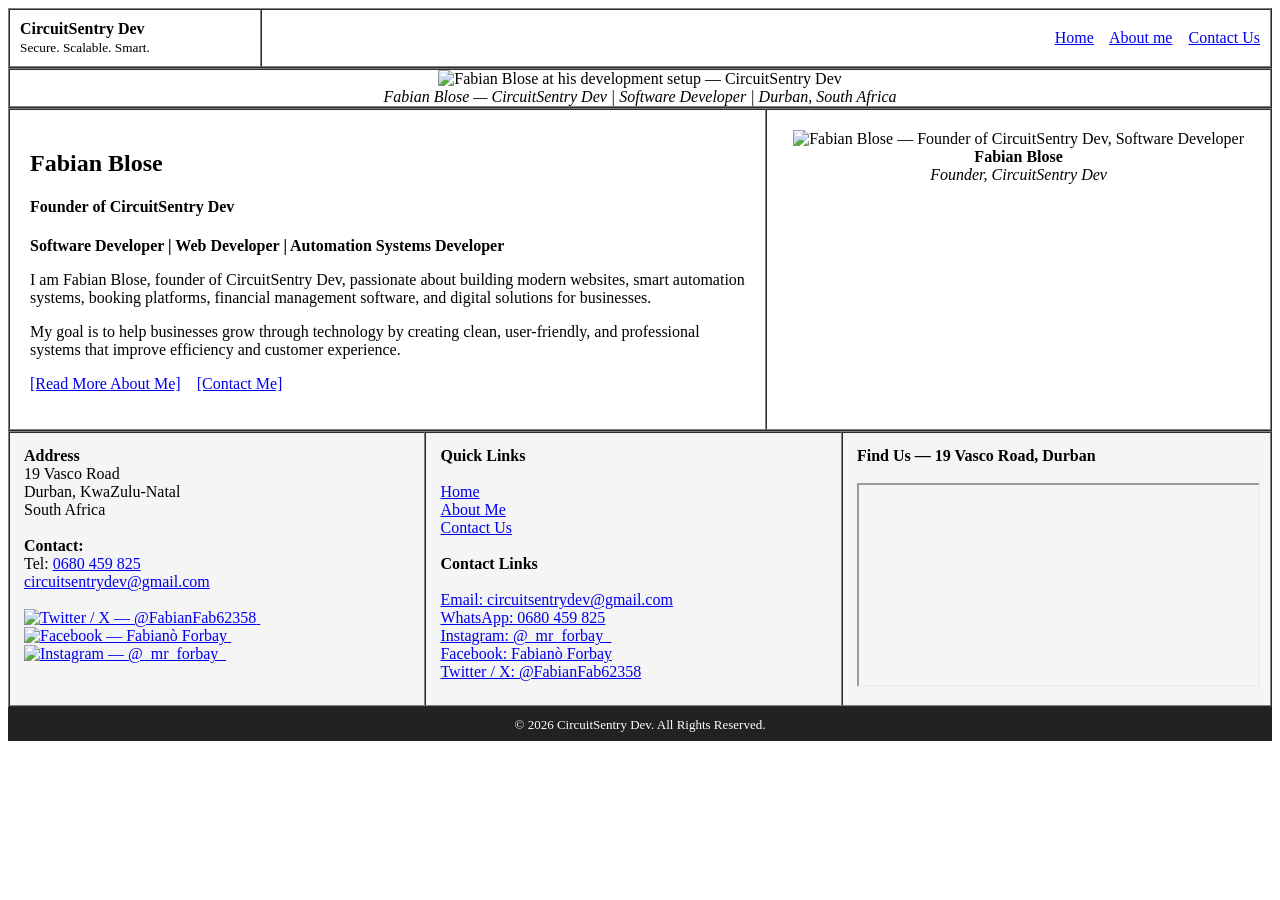
==== index.html @ a89ded16 "Add files via upload" ====
<!DOCTYPE html>
<html lang="en">

<head>
  <meta charset="UTF-8" />
  <title>Fabian Blose | CircuitSentry Dev</title>
</head>

<body bgcolor="#ffffff">

<!-- ============================================================
     NAVIGATION BAR
     Logo on left | Home, About me, Contact Us on right
     ============================================================ -->
<table width="100%" border="1" cellpadding="10" cellspacing="0">
  <tr>
    <td width="20%">
      <b>CircuitSentry Dev</b><br />
      <small>Secure. Scalable. Smart.</small>
    </td>
    <td align="right">
      <a href="index.html">Home</a> &nbsp;&nbsp;
      <a href="about.html">About me</a> &nbsp;&nbsp;
      <a href="contact.html">Contact Us</a>
    </td>
  </tr>
</table>

<!-- ============================================================
     HERO BANNER — Full-width image / video area
     ============================================================ -->
<table width="100%" border="1" cellpadding="0" cellspacing="0">
  <tr>
    <td align="center">
      <img src="fabian-desk.jpg"
           width="100%"
           alt="Fabian Blose at his development setup — CircuitSentry Dev"
           title="Fabian Blose — CircuitSentry Dev Developer Workspace" />
      <br />
      <i>Fabian Blose — CircuitSentry Dev | Software Developer | Durban, South Africa</i>
    </td>
  </tr>
</table>

<!-- ============================================================
     BIO SECTION
     Left: Your name + bio text | Right: Your circular image
     ============================================================ -->
<table width="100%" border="1" cellpadding="20" cellspacing="0">
  <tr valign="top">

    <!-- Left: Name + Bio -->
    <td width="60%">
      <h2>Fabian Blose</h2>
      <h4>Founder of CircuitSentry Dev</h4>
      <p>
        <b>Software Developer | Web Developer | Automation Systems Developer</b>
      </p>
      <p>
        I am Fabian Blose, founder of CircuitSentry Dev, passionate about building
        modern websites, smart automation systems, booking platforms, financial
        management software, and digital solutions for businesses.
      </p>
      <p>
        My goal is to help businesses grow through technology by creating clean,
        user-friendly, and professional systems that improve efficiency and customer experience.
      </p>
      <p>
        <a href="about.html">[Read More About Me]</a> &nbsp;&nbsp;
        <a href="contact.html">[Contact Me]</a>
      </p>
    </td>

    <!-- Right: Profile Image -->
    <td width="40%" align="center">
      <img src="fabian-profile.jpg"
           width="220"
           height="220"
           alt="Fabian Blose — Founder of CircuitSentry Dev, Software Developer"
           title="Fabian Blose | CircuitSentry Dev" />
      <br />
      <b>Fabian Blose</b><br />
      <i>Founder, CircuitSentry Dev</i>
    </td>

  </tr>
</table>

<!-- ============================================================
     FOOTER
     Left: Address + Social icons | Middle: Quick Links | Right: Map
     ============================================================ -->
<table width="100%" border="1" cellpadding="14" cellspacing="0" bgcolor="#f5f5f5">
  <tr valign="top">

    <!-- Address + Social Icons -->
    <td width="33%">
      <b>Address</b><br />
      19 Vasco Road<br />
      Durban, KwaZulu-Natal<br />
      South Africa<br />
      <br />
      <b>Contact:</b><br />
      Tel: <a href="tel:0680459825">0680 459 825</a><br />
      <a href="mailto:circuitsentrydev@gmail.com">circuitsentrydev@gmail.com</a><br />
      <br />
      <!-- Social icon circles: T F I -->
      <a href="https://x.com/FabianFab62358" target="_blank">
        <img src="https://img.icons8.com/ios-filled/32/000000/twitterx.png"
             width="32" height="32"
             alt="Twitter / X — @FabianFab62358"
             title="Twitter / X: @FabianFab62358" />
      </a> &nbsp;
      <a href="https://www.facebook.com/share/14hHUXZ28LL/?mibextid=wwXIfr" target="_blank">
        <img src="https://img.icons8.com/ios-filled/32/000000/facebook-new.png"
             width="32" height="32"
             alt="Facebook — Fabianò Forbay"
             title="Facebook: Fabianò Forbay" />
      </a> &nbsp;
      <a href="https://www.instagram.com/_mr_forbay_?igsh=N2EzY3Zrb2U3MXZi&utm_source=qr" target="_blank">
        <img src="https://img.icons8.com/ios-filled/32/000000/instagram-new.png"
             width="32" height="32"
             alt="Instagram — @_mr_forbay_"
             title="Instagram: @_mr_forbay_" />
      </a>
    </td>

    <!-- Quick Links -->
    <td width="33%">
      <b>Quick Links</b><br /><br />
      <a href="index.html">Home</a><br />
      <a href="about.html">About Me</a><br />
      <a href="contact.html">Contact Us</a><br />
      <br />
      <b>Contact Links</b><br /><br />
      <a href="mailto:circuitsentrydev@gmail.com">Email: circuitsentrydev@gmail.com</a><br />
      <a href="https://wa.me/27680459825" target="_blank">WhatsApp: 0680 459 825</a><br />
      <a href="https://www.instagram.com/_mr_forbay_?igsh=N2EzY3Zrb2U3MXZi&utm_source=qr" target="_blank">Instagram: @_mr_forbay_</a><br />
      <a href="https://www.facebook.com/share/14hHUXZ28LL/?mibextid=wwXIfr" target="_blank">Facebook: Fabian&ograve; Forbay</a><br />
      <a href="https://x.com/FabianFab62358" target="_blank">Twitter / X: @FabianFab62358</a>
    </td>

    <!-- Embed Map -->
    <td width="34%">
      <b>Find Us — 19 Vasco Road, Durban</b><br /><br />
      <iframe
        src="https://maps.google.com/maps?q=19+Vasco+Road+Durban+South+Africa&output=embed"
        width="100%"
        height="200"
        frameborder="1"
        allowfullscreen=""
        loading="lazy"
        title="19 Vasco Road, Durban, South Africa — CircuitSentry Dev">
      </iframe>
    </td>

  </tr>
</table>

<!-- Copyright -->
<table width="100%" border="0" cellpadding="8" cellspacing="0" bgcolor="#222222">
  <tr>
    <td align="center">
      <font color="#ffffff" size="2">
        &copy; 2026 CircuitSentry Dev. All Rights Reserved.
      </font>
    </td>
  </tr>
</table>

</body>
</html>
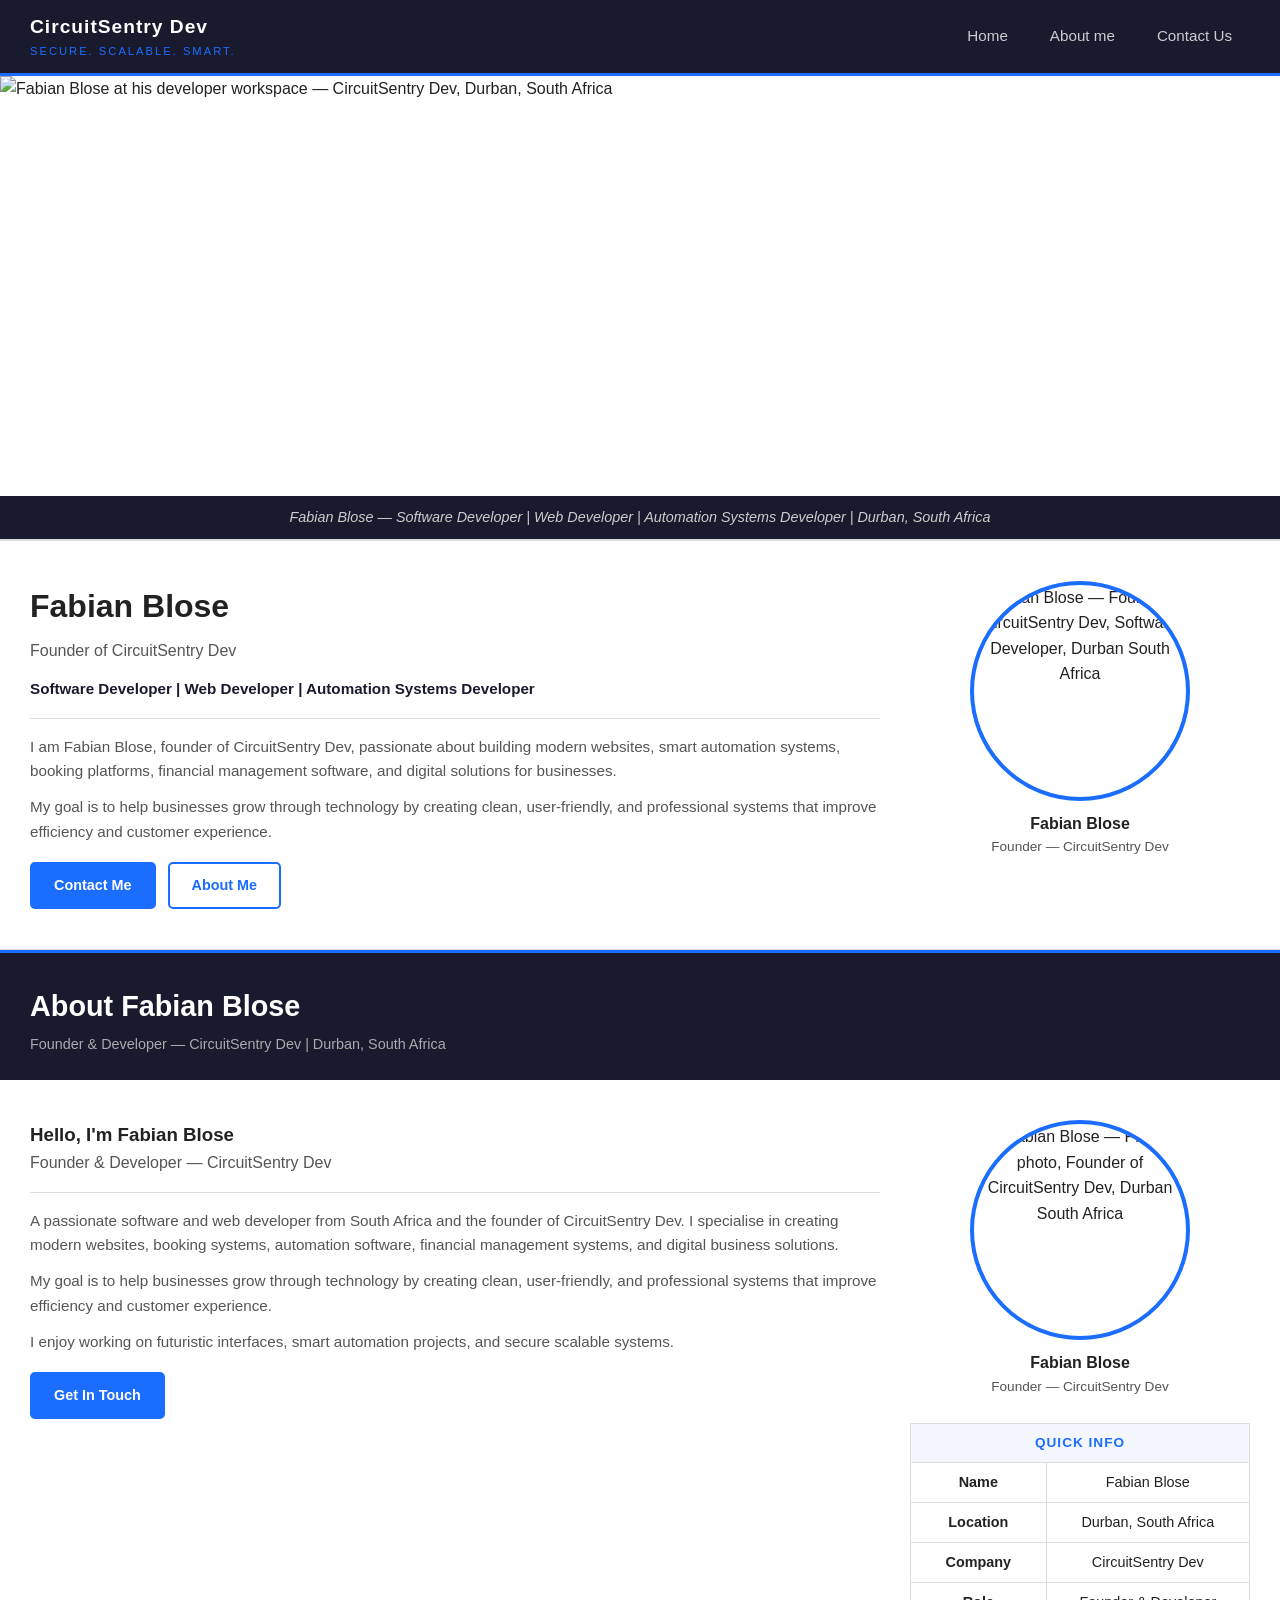
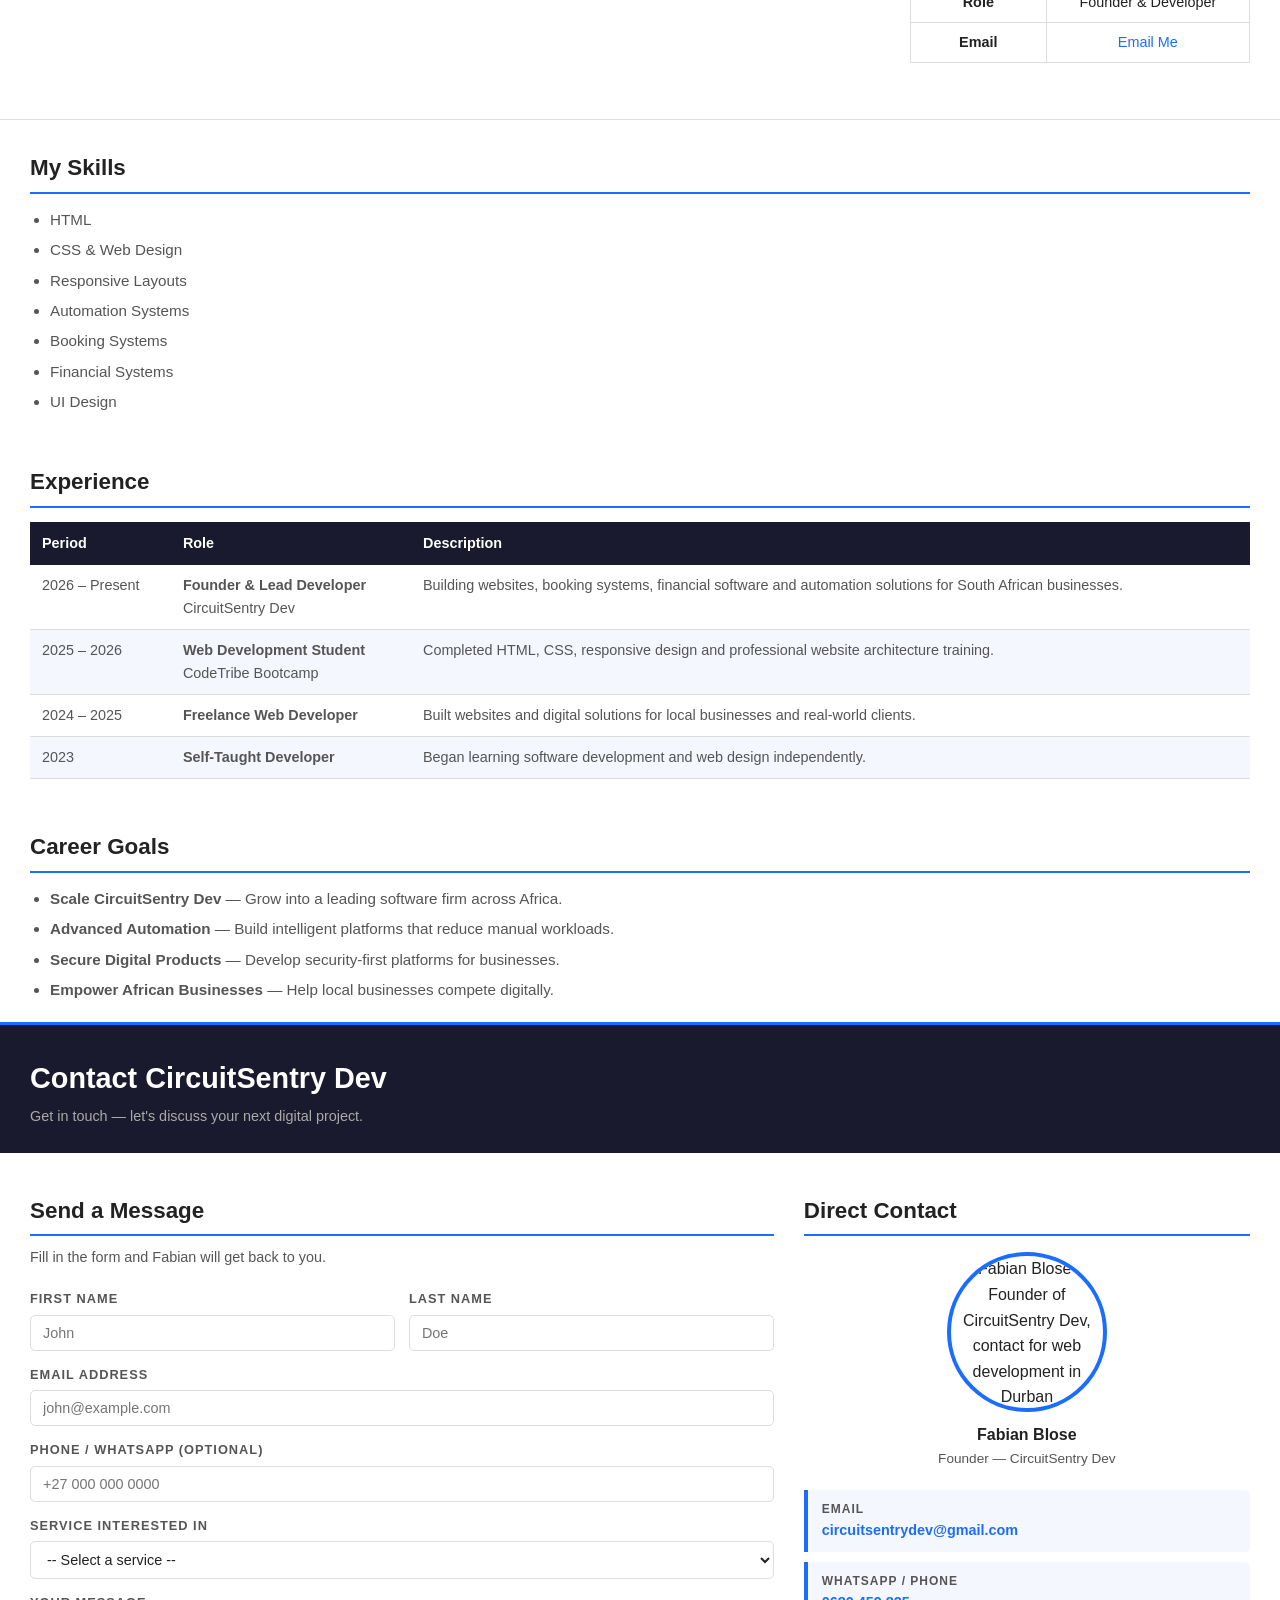
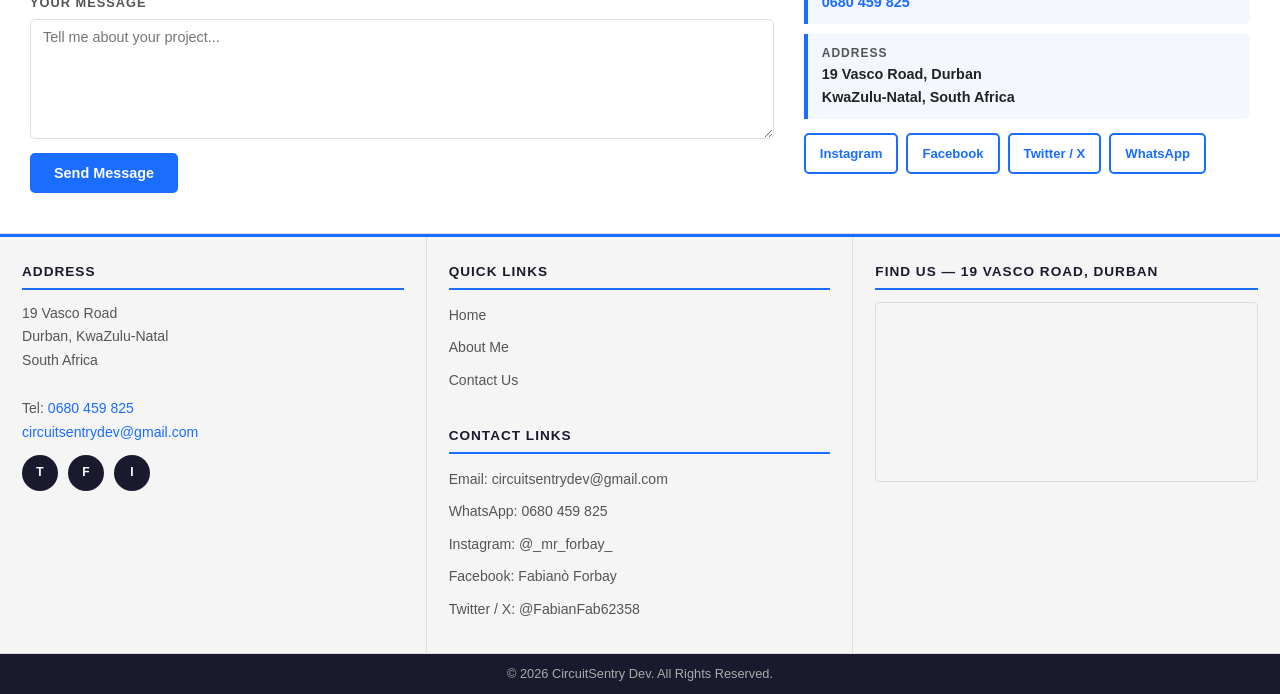
==== commit 7897b651: "Add files via upload" ====
--- a/index.html
+++ b/index.html
@@ -3,170 +3,352 @@
 
 <head>
   <meta charset="UTF-8" />
+  <meta name="viewport" content="width=device-width, initial-scale=1.0" />
   <title>Fabian Blose | CircuitSentry Dev</title>
+  <link rel="stylesheet" href="style.css" />
 </head>
 
-<body bgcolor="#ffffff">
-
-<!-- ============================================================
-     NAVIGATION BAR
-     Logo on left | Home, About me, Contact Us on right
-     ============================================================ -->
-<table width="100%" border="1" cellpadding="10" cellspacing="0">
-  <tr>
-    <td width="20%">
-      <b>CircuitSentry Dev</b><br />
+<body>
+
+  <nav class="navbar">
+    <div class="nav-logo">
+      CircuitSentry Dev
       <small>Secure. Scalable. Smart.</small>
-    </td>
-    <td align="right">
-      <a href="index.html">Home</a> &nbsp;&nbsp;
-      <a href="about.html">About me</a> &nbsp;&nbsp;
-      <a href="contact.html">Contact Us</a>
-    </td>
-  </tr>
-</table>
-
-<!-- ============================================================
-     HERO BANNER — Full-width image / video area
-     ============================================================ -->
-<table width="100%" border="1" cellpadding="0" cellspacing="0">
-  <tr>
-    <td align="center">
-      <img src="fabian-desk.jpg"
-           width="100%"
-           alt="Fabian Blose at his development setup — CircuitSentry Dev"
-           title="Fabian Blose — CircuitSentry Dev Developer Workspace" />
-      <br />
-      <i>Fabian Blose — CircuitSentry Dev | Software Developer | Durban, South Africa</i>
-    </td>
-  </tr>
-</table>
-
-<!-- ============================================================
-     BIO SECTION
-     Left: Your name + bio text | Right: Your circular image
-     ============================================================ -->
-<table width="100%" border="1" cellpadding="20" cellspacing="0">
-  <tr valign="top">
-
-    <!-- Left: Name + Bio -->
-    <td width="60%">
-      <h2>Fabian Blose</h2>
-      <h4>Founder of CircuitSentry Dev</h4>
-      <p>
-        <b>Software Developer | Web Developer | Automation Systems Developer</b>
+    </div>
+    <input type="checkbox" id="menu-toggle" class="hamburger-toggle" />
+    <label for="menu-toggle" class="hamburger-label" aria-label="Open menu">&#9776;</label>
+    <ul class="nav-links">
+      <li><a href="#home">Home</a></li>
+      <li><a href="#about">About me</a></li>
+      <li><a href="#contact">Contact Us</a></li>
+    </ul>
+  </nav>
+
+
+  <section id="home">
+
+    <div class="hero">
+      <img src="assets/fabian-desk.jpg"
+           alt="Fabian Blose at his developer workspace — CircuitSentry Dev, Durban, South Africa"
+           title="Fabian Blose — Software Developer | CircuitSentry Dev" />
+      <p class="hero-caption">
+        Fabian Blose &mdash; Software Developer | Web Developer | Automation Systems Developer | Durban, South Africa
       </p>
-      <p>
-        I am Fabian Blose, founder of CircuitSentry Dev, passionate about building
-        modern websites, smart automation systems, booking platforms, financial
-        management software, and digital solutions for businesses.
-      </p>
-      <p>
-        My goal is to help businesses grow through technology by creating clean,
-        user-friendly, and professional systems that improve efficiency and customer experience.
-      </p>
-      <p>
-        <a href="about.html">[Read More About Me]</a> &nbsp;&nbsp;
-        <a href="contact.html">[Contact Me]</a>
-      </p>
-    </td>
-
-    <!-- Right: Profile Image -->
-    <td width="40%" align="center">
-      <img src="fabian-profile.jpg"
-           width="220"
-           height="220"
-           alt="Fabian Blose — Founder of CircuitSentry Dev, Software Developer"
-           title="Fabian Blose | CircuitSentry Dev" />
-      <br />
-      <b>Fabian Blose</b><br />
-      <i>Founder, CircuitSentry Dev</i>
-    </td>
-
-  </tr>
-</table>
-
-<!-- ============================================================
-     FOOTER
-     Left: Address + Social icons | Middle: Quick Links | Right: Map
-     ============================================================ -->
-<table width="100%" border="1" cellpadding="14" cellspacing="0" bgcolor="#f5f5f5">
-  <tr valign="top">
-
-    <!-- Address + Social Icons -->
-    <td width="33%">
-      <b>Address</b><br />
-      19 Vasco Road<br />
-      Durban, KwaZulu-Natal<br />
-      South Africa<br />
-      <br />
-      <b>Contact:</b><br />
-      Tel: <a href="tel:0680459825">0680 459 825</a><br />
-      <a href="mailto:circuitsentrydev@gmail.com">circuitsentrydev@gmail.com</a><br />
-      <br />
-      <!-- Social icon circles: T F I -->
-      <a href="https://x.com/FabianFab62358" target="_blank">
-        <img src="https://img.icons8.com/ios-filled/32/000000/twitterx.png"
-             width="32" height="32"
-             alt="Twitter / X — @FabianFab62358"
-             title="Twitter / X: @FabianFab62358" />
-      </a> &nbsp;
-      <a href="https://www.facebook.com/share/14hHUXZ28LL/?mibextid=wwXIfr" target="_blank">
-        <img src="https://img.icons8.com/ios-filled/32/000000/facebook-new.png"
-             width="32" height="32"
-             alt="Facebook — Fabianò Forbay"
-             title="Facebook: Fabianò Forbay" />
-      </a> &nbsp;
-      <a href="https://www.instagram.com/_mr_forbay_?igsh=N2EzY3Zrb2U3MXZi&utm_source=qr" target="_blank">
-        <img src="https://img.icons8.com/ios-filled/32/000000/instagram-new.png"
-             width="32" height="32"
-             alt="Instagram — @_mr_forbay_"
-             title="Instagram: @_mr_forbay_" />
-      </a>
-    </td>
-
-    <!-- Quick Links -->
-    <td width="33%">
-      <b>Quick Links</b><br /><br />
-      <a href="index.html">Home</a><br />
-      <a href="about.html">About Me</a><br />
-      <a href="contact.html">Contact Us</a><br />
-      <br />
-      <b>Contact Links</b><br /><br />
-      <a href="mailto:circuitsentrydev@gmail.com">Email: circuitsentrydev@gmail.com</a><br />
-      <a href="https://wa.me/27680459825" target="_blank">WhatsApp: 0680 459 825</a><br />
-      <a href="https://www.instagram.com/_mr_forbay_?igsh=N2EzY3Zrb2U3MXZi&utm_source=qr" target="_blank">Instagram: @_mr_forbay_</a><br />
-      <a href="https://www.facebook.com/share/14hHUXZ28LL/?mibextid=wwXIfr" target="_blank">Facebook: Fabian&ograve; Forbay</a><br />
-      <a href="https://x.com/FabianFab62358" target="_blank">Twitter / X: @FabianFab62358</a>
-    </td>
-
-    <!-- Embed Map -->
-    <td width="34%">
-      <b>Find Us — 19 Vasco Road, Durban</b><br /><br />
-      <iframe
-        src="https://maps.google.com/maps?q=19+Vasco+Road+Durban+South+Africa&output=embed"
-        width="100%"
-        height="200"
-        frameborder="1"
-        allowfullscreen=""
-        loading="lazy"
-        title="19 Vasco Road, Durban, South Africa — CircuitSentry Dev">
-      </iframe>
-    </td>
-
-  </tr>
-</table>
-
-<!-- Copyright -->
-<table width="100%" border="0" cellpadding="8" cellspacing="0" bgcolor="#222222">
-  <tr>
-    <td align="center">
-      <font color="#ffffff" size="2">
-        &copy; 2026 CircuitSentry Dev. All Rights Reserved.
-      </font>
-    </td>
-  </tr>
-</table>
+    </div>
+
+    <div class="bio-section">
+      <div class="bio-text">
+        <h2>Fabian Blose</h2>
+        <h4>Founder of CircuitSentry Dev</h4>
+        <p class="titles"><strong>Software Developer | Web Developer | Automation Systems Developer</strong></p>
+        <hr />
+        <p>
+          I am Fabian Blose, founder of CircuitSentry Dev, passionate about building
+          modern websites, smart automation systems, booking platforms, financial
+          management software, and digital solutions for businesses.
+        </p>
+        <p>
+          My goal is to help businesses grow through technology by creating clean,
+          user-friendly, and professional systems that improve efficiency and customer experience.
+        </p>
+        <div class="bio-actions">
+          <a href="#contact" class="btn btn-primary">Contact Me</a>
+          <a href="#about" class="btn btn-outline">About Me</a>
+        </div>
+      </div>
+
+      <div class="bio-image">
+        <img src="assets/fabian-profile.jpg"
+             alt="Fabian Blose — Founder of CircuitSentry Dev, Software Developer, Durban South Africa"
+             title="Fabian Blose | Founder, CircuitSentry Dev" />
+        <div class="img-caption">
+          <strong>Fabian Blose</strong>
+          Founder &mdash; CircuitSentry Dev
+        </div>
+      </div>
+    </div>
+
+  </section>
+
+
+  <section id="about">
+
+    <div class="section-banner">
+      <h2>About Fabian Blose</h2>
+      <p>Founder &amp; Developer — CircuitSentry Dev | Durban, South Africa</p>
+    </div>
+
+    <div class="bio-section">
+      <div class="bio-text">
+        <h3>Hello, I'm Fabian Blose</h3>
+        <h4>Founder &amp; Developer — CircuitSentry Dev</h4>
+        <hr />
+        <p>
+          A passionate software and web developer from South Africa and the founder of
+          CircuitSentry Dev. I specialise in creating modern websites, booking systems,
+          automation software, financial management systems, and digital business solutions.
+        </p>
+        <p>
+          My goal is to help businesses grow through technology by creating clean,
+          user-friendly, and professional systems that improve efficiency and customer experience.
+        </p>
+        <p>
+          I enjoy working on futuristic interfaces, smart automation projects,
+          and secure scalable systems.
+        </p>
+        <div class="bio-actions">
+          <a href="#contact" class="btn btn-primary">Get In Touch</a>
+        </div>
+      </div>
+
+      <div class="bio-image">
+        <img src="assets/fabian-profile.jpg"
+             alt="Fabian Blose — Profile photo, Founder of CircuitSentry Dev, Durban South Africa"
+             title="Fabian Blose | Founder, CircuitSentry Dev" />
+        <div class="img-caption">
+          <strong>Fabian Blose</strong>
+          Founder &mdash; CircuitSentry Dev
+        </div>
+        <br />
+        <table class="info-table">
+          <tr><th colspan="2">Quick Info</th></tr>
+          <tr><td><strong>Name</strong></td><td>Fabian Blose</td></tr>
+          <tr><td><strong>Location</strong></td><td>Durban, South Africa</td></tr>
+          <tr><td><strong>Company</strong></td><td>CircuitSentry Dev</td></tr>
+          <tr><td><strong>Role</strong></td><td>Founder &amp; Developer</td></tr>
+          <tr><td><strong>Email</strong></td><td><a href="mailto:circuitsentrydev@gmail.com">Email Me</a></td></tr>
+        </table>
+      </div>
+    </div>
+
+    <div class="content-section">
+      <h2>My Skills</h2>
+      <ul>
+        <li>HTML</li>
+        <li>CSS &amp; Web Design</li>
+        <li>Responsive Layouts</li>
+        <li>Automation Systems</li>
+        <li>Booking Systems</li>
+        <li>Financial Systems</li>
+        <li>UI Design</li>
+      </ul>
+    </div>
+
+    <div class="content-section">
+      <h2>Experience</h2>
+      <div class="table-wrap">
+        <table class="styled-table">
+          <thead>
+            <tr>
+              <th>Period</th>
+              <th>Role</th>
+              <th>Description</th>
+            </tr>
+          </thead>
+          <tbody>
+            <tr>
+              <td>2026 &ndash; Present</td>
+              <td><strong>Founder &amp; Lead Developer</strong><br />CircuitSentry Dev</td>
+              <td>Building websites, booking systems, financial software and automation solutions for South African businesses.</td>
+            </tr>
+            <tr>
+              <td>2025 &ndash; 2026</td>
+              <td><strong>Web Development Student</strong><br />CodeTribe Bootcamp</td>
+              <td>Completed HTML, CSS, responsive design and professional website architecture training.</td>
+            </tr>
+            <tr>
+              <td>2024 &ndash; 2025</td>
+              <td><strong>Freelance Web Developer</strong></td>
+              <td>Built websites and digital solutions for local businesses and real-world clients.</td>
+            </tr>
+            <tr>
+              <td>2023</td>
+              <td><strong>Self-Taught Developer</strong></td>
+              <td>Began learning software development and web design independently.</td>
+            </tr>
+          </tbody>
+        </table>
+      </div>
+    </div>
+
+    <div class="content-section">
+      <h2>Career Goals</h2>
+      <ul>
+        <li><strong>Scale CircuitSentry Dev</strong> — Grow into a leading software firm across Africa.</li>
+        <li><strong>Advanced Automation</strong> — Build intelligent platforms that reduce manual workloads.</li>
+        <li><strong>Secure Digital Products</strong> — Develop security-first platforms for businesses.</li>
+        <li><strong>Empower African Businesses</strong> — Help local businesses compete digitally.</li>
+      </ul>
+    </div>
+
+  </section>
+
+
+  <section id="contact">
+
+    <div class="section-banner">
+      <h2>Contact CircuitSentry Dev</h2>
+      <p>Get in touch &mdash; let's discuss your next digital project.</p>
+    </div>
+
+    <div class="contact-section">
+
+      <div class="form-col">
+        <h2>Send a Message</h2>
+        <h4>Fill in the form and Fabian will get back to you.</h4>
+
+        <form action="mailto:circuitsentrydev@gmail.com" method="get" enctype="text/plain">
+          <div class="form-row">
+            <div class="form-group">
+              <label for="fname">First Name</label>
+              <input type="text" id="fname" name="First Name" placeholder="John" required />
+            </div>
+            <div class="form-group">
+              <label for="lname">Last Name</label>
+              <input type="text" id="lname" name="Last Name" placeholder="Doe" required />
+            </div>
+          </div>
+
+          <div class="form-group form-mb">
+            <label for="email">Email Address</label>
+            <input type="email" id="email" name="Email" placeholder="john@example.com" required />
+          </div>
+
+          <div class="form-group form-mb">
+            <label for="phone">Phone / WhatsApp (Optional)</label>
+            <input type="tel" id="phone" name="Phone" placeholder="+27 000 000 0000" />
+          </div>
+
+          <div class="form-group form-mb">
+            <label for="service">Service Interested In</label>
+            <select id="service" name="Service">
+              <option value="">-- Select a service --</option>
+              <option value="Website Development">Website Development</option>
+              <option value="Automation System">Automation System</option>
+              <option value="Booking Platform">Booking Platform</option>
+              <option value="Financial Management System">Financial Management System</option>
+              <option value="UI Design">UI Design</option>
+              <option value="Other">Other / General Enquiry</option>
+            </select>
+          </div>
+
+          <div class="form-group form-mb">
+            <label for="message">Your Message</label>
+            <textarea id="message" name="Message"
+                      placeholder="Tell me about your project..."></textarea>
+          </div>
+
+          <input type="submit" value="Send Message" class="btn btn-primary" />
+        </form>
+      </div>
+
+      <div class="info-col">
+        <h2>Direct Contact</h2>
+
+        <div class="bio-image" style="margin-bottom: 20px;">
+          <img src="assets/fabian-profile.jpg"
+               alt="Fabian Blose — Founder of CircuitSentry Dev, contact for web development in Durban"
+               title="Fabian Blose | Contact CircuitSentry Dev"
+               style="width:160px;height:160px;" />
+          <div class="img-caption">
+            <strong>Fabian Blose</strong>
+            Founder &mdash; CircuitSentry Dev
+          </div>
+        </div>
+
+        <div class="contact-card">
+          <div class="card-label">Email</div>
+          <div class="card-value">
+            <a href="mailto:circuitsentrydev@gmail.com">circuitsentrydev@gmail.com</a>
+          </div>
+        </div>
+
+        <div class="contact-card">
+          <div class="card-label">WhatsApp / Phone</div>
+          <div class="card-value">
+            <a href="https://wa.me/27680459825" target="_blank" rel="noopener">0680 459 825</a>
+          </div>
+        </div>
+
+        <div class="contact-card">
+          <div class="card-label">Address</div>
+          <div class="card-value">19 Vasco Road, Durban<br />KwaZulu-Natal, South Africa</div>
+        </div>
+
+        <div class="social-buttons">
+          <a href="https://www.instagram.com/_mr_forbay_?igsh=N2EzY3Zrb2U3MXZi&utm_source=qr"
+             target="_blank" rel="noopener" class="social-btn" title="Instagram: @_mr_forbay_">Instagram</a>
+          <a href="https://www.facebook.com/share/14hHUXZ28LL/?mibextid=wwXIfr"
+             target="_blank" rel="noopener" class="social-btn" title="Facebook: Fabianò Forbay">Facebook</a>
+          <a href="https://x.com/FabianFab62358"
+             target="_blank" rel="noopener" class="social-btn" title="Twitter / X: @FabianFab62358">Twitter / X</a>
+          <a href="https://wa.me/27680459825"
+             target="_blank" rel="noopener" class="social-btn" title="WhatsApp: 0680 459 825">WhatsApp</a>
+        </div>
+      </div>
+
+    </div>
+
+  </section>
+
+
+  <footer>
+    <div class="footer-grid">
+
+      <div class="footer-col">
+        <h4>Address</h4>
+        <address>
+          19 Vasco Road<br />
+          Durban, KwaZulu-Natal<br />
+          South Africa<br /><br />
+          Tel: <a href="tel:0680459825">0680 459 825</a><br />
+          <a href="mailto:circuitsentrydev@gmail.com">circuitsentrydev@gmail.com</a>
+        </address>
+        <div class="social-icons">
+          <a href="https://x.com/FabianFab62358" target="_blank" rel="noopener"
+             title="Twitter / X: @FabianFab62358" aria-label="Twitter / X">T</a>
+          <a href="https://www.facebook.com/share/14hHUXZ28LL/?mibextid=wwXIfr" target="_blank" rel="noopener"
+             title="Facebook: Fabianò Forbay" aria-label="Facebook">F</a>
+          <a href="https://www.instagram.com/_mr_forbay_?igsh=N2EzY3Zrb2U3MXZi&utm_source=qr" target="_blank" rel="noopener"
+             title="Instagram: @_mr_forbay_" aria-label="Instagram">I</a>
+        </div>
+      </div>
+
+      <div class="footer-col">
+        <h4>Quick Links</h4>
+        <ul>
+          <li><a href="#home">Home</a></li>
+          <li><a href="#about">About Me</a></li>
+          <li><a href="#contact">Contact Us</a></li>
+        </ul>
+        <br />
+        <h4>Contact Links</h4>
+        <ul>
+          <li><a href="mailto:circuitsentrydev@gmail.com">Email: circuitsentrydev@gmail.com</a></li>
+          <li><a href="https://wa.me/27680459825" target="_blank" rel="noopener">WhatsApp: 0680 459 825</a></li>
+          <li><a href="https://www.instagram.com/_mr_forbay_?igsh=N2EzY3Zrb2U3MXZi&utm_source=qr" target="_blank" rel="noopener">Instagram: @_mr_forbay_</a></li>
+          <li><a href="https://www.facebook.com/share/14hHUXZ28LL/?mibextid=wwXIfr" target="_blank" rel="noopener">Facebook: Fabian&ograve; Forbay</a></li>
+          <li><a href="https://x.com/FabianFab62358" target="_blank" rel="noopener">Twitter / X: @FabianFab62358</a></li>
+        </ul>
+      </div>
+
+      <div class="footer-col">
+        <h4>Find Us &mdash; 19 Vasco Road, Durban</h4>
+        <div class="map-embed">
+          <iframe
+            src="https://maps.google.com/maps?q=19+Vasco+Road+Durban+South+Africa&output=embed"
+            title="CircuitSentry Dev — 19 Vasco Road, Durban, South Africa"
+            allowfullscreen=""
+            loading="lazy">
+          </iframe>
+        </div>
+      </div>
+
+    </div>
+    <div class="footer-bottom">
+      &copy; 2026 CircuitSentry Dev. All Rights Reserved.
+    </div>
+  </footer>
 
 </body>
 </html>
--- a/style.css
+++ b/style.css
@@ -0,0 +1,696 @@
+:root {
+  --blue:      #1a6dff;
+  --blue-dark: #0055dd;
+  --navy:      #1a1a2e; 
+  --white:     #ffffff;
+  --light-bg:  #f5f7ff;
+  --border:    #dddddd;
+  --text:      #222222;
+  --muted:     #555555;
+  --font:      Arial, Helvetica, sans-serif;
+}
+
+* {
+  margin: 0;
+  padding: 0;
+  box-sizing: border-box;
+}
+
+html {
+  scroll-behavior: smooth;
+}
+
+body {
+  font-family: var(--font);
+  background-color: var(--white);
+  color: var(--text);
+  line-height: 1.6;
+}
+
+a {
+  color: var(--blue);
+  text-decoration: none;
+}
+
+a:hover {
+  color: var(--blue-dark);
+  text-decoration: underline;
+}
+
+img {
+  display: block;
+  max-width: 100%;
+  height: auto;
+}
+
+.navbar {
+  background-color: var(--navy);
+  padding: 0 30px;
+  display: flex;
+  align-items: center;
+  justify-content: space-between;
+  flex-wrap: wrap;
+  border-bottom: 3px solid var(--blue);
+  position: sticky;
+  top: 0;
+  z-index: 100;
+}
+
+.nav-logo {
+  padding: 12px 0;
+  color: var(--white);
+  font-size: 1.2rem;
+  font-weight: bold;
+  letter-spacing: 1px;
+}
+
+.nav-logo small {
+  display: block;
+  font-size: 0.7rem;
+  color: var(--blue);
+  font-weight: normal;
+  letter-spacing: 2px;
+  text-transform: uppercase;
+}
+
+.nav-links {
+  list-style: none;
+  display: flex;
+  gap: 6px;
+}
+
+.nav-links li a {
+  display: block;
+  padding: 8px 18px;
+  color: #cccccc;
+  border-radius: 4px;
+  font-size: 0.95rem;
+  transition: background-color 0.2s, color 0.2s;
+}
+
+.nav-links li a:hover,
+.nav-links li a.active {
+  background-color: var(--blue);
+  color: var(--white);
+  text-decoration: none;
+}
+
+.hamburger-toggle {
+  display: none;
+}
+
+.hamburger-label {
+  display: none;
+  cursor: pointer;
+  color: var(--white);
+  font-size: 1.6rem;
+  padding: 10px 0;
+  user-select: none;
+}
+
+.hero {
+  width: 100%;
+  overflow: hidden;
+  border-bottom: 2px solid var(--border);
+}
+
+.hero img {
+  width: 100%;
+  height: 420px;
+  object-fit: cover;
+  object-position: center top;
+  display: block;
+}
+
+.hero-caption {
+  background-color: var(--navy);
+  color: #cccccc;
+  text-align: center;
+  padding: 10px;
+  font-size: 0.9rem;
+  font-style: italic;
+}
+
+.bio-section {
+  display: flex;
+  flex-direction: row;
+  align-items: flex-start;
+  gap: 30px;
+  padding: 40px 30px;
+  border-bottom: 1px solid var(--border);
+}
+
+.bio-text {
+  flex: 3;
+}
+
+.bio-text h2 {
+  font-size: 2rem;
+  margin-bottom: 6px;
+  color: var(--text);
+}
+
+.bio-text h4 {
+  font-size: 1rem;
+  color: var(--muted);
+  margin-bottom: 14px;
+  font-weight: normal;
+}
+
+.bio-text .titles {
+  margin-bottom: 16px;
+  font-weight: bold;
+  color: var(--navy);
+}
+
+.bio-text p {
+  color: var(--muted);
+  margin-bottom: 12px;
+  font-size: 0.95rem;
+}
+
+.bio-text hr {
+  border: none;
+  border-top: 1px solid var(--border);
+  margin: 16px 0;
+}
+
+.bio-actions {
+  margin-top: 18px;
+  display: flex;
+  gap: 12px;
+  flex-wrap: wrap;
+}
+
+.btn {
+  display: inline-block;
+  padding: 10px 22px;
+  border-radius: 5px;
+  font-size: 0.9rem;
+  font-weight: bold;
+  cursor: pointer;
+  transition: background-color 0.2s, color 0.2s, transform 0.15s;
+}
+
+.btn:hover {
+  transform: translateY(-2px);
+  text-decoration: none;
+}
+
+.btn-primary {
+  background-color: var(--blue);
+  color: var(--white);
+  border: 2px solid var(--blue);
+}
+
+.btn-primary:hover {
+  background-color: var(--blue-dark);
+  border-color: var(--blue-dark);
+  color: var(--white);
+}
+
+.btn-outline {
+  background-color: var(--white);
+  color: var(--blue);
+  border: 2px solid var(--blue);
+}
+
+.btn-outline:hover {
+  background-color: var(--blue);
+  color: var(--white);
+}
+
+.bio-image {
+  flex: 1.2;
+  display: flex;
+  flex-direction: column;
+  align-items: center;
+  text-align: center;
+  min-width: 200px;
+}
+
+.bio-image img {
+  width: 220px;
+  height: 220px;
+  object-fit: cover;
+  border-radius: 50%;
+  border: 4px solid var(--blue);
+  margin-bottom: 10px;
+  transition: transform 0.3s;
+}
+
+.bio-image img:hover {
+  transform: scale(1.04);
+}
+
+.bio-image .img-caption {
+  font-size: 0.85rem;
+  color: var(--muted);
+}
+
+.bio-image .img-caption strong {
+  display: block;
+  color: var(--text);
+  font-size: 1rem;
+}
+
+.content-section {
+  padding: 30px 30px 10px;
+}
+
+.content-section h2 {
+  font-size: 1.4rem;
+  border-bottom: 2px solid var(--blue);
+  padding-bottom: 6px;
+  margin-bottom: 14px;
+}
+
+.content-section ul {
+  padding-left: 20px;
+  margin-bottom: 10px;
+}
+
+.content-section ul li {
+  margin-bottom: 6px;
+  font-size: 0.95rem;
+  color: var(--muted);
+}
+
+.table-wrap {
+  overflow-x: auto;
+  margin-bottom: 10px;
+}
+
+.styled-table {
+  width: 100%;
+  border-collapse: collapse;
+  font-size: 0.9rem;
+}
+
+.styled-table th {
+  background-color: var(--navy);
+  color: var(--white);
+  padding: 10px 12px;
+  text-align: left;
+}
+
+.styled-table td {
+  padding: 9px 12px;
+  border-bottom: 1px solid var(--border);
+  color: var(--muted);
+  vertical-align: top;
+}
+
+.styled-table tr:nth-child(even) td {
+  background-color: var(--light-bg);
+}
+
+.styled-table tr:hover td {
+  background-color: #eef2ff;
+}
+
+.info-table {
+  width: 100%;
+  border-collapse: collapse;
+  font-size: 0.9rem;
+  margin-bottom: 16px;
+}
+
+.info-table th {
+  background-color: var(--light-bg);
+  padding: 8px 10px;
+  text-align: center;
+  font-size: 0.85rem;
+  letter-spacing: 1px;
+  text-transform: uppercase;
+  color: var(--blue);
+  border: 1px solid var(--border);
+}
+
+.info-table td {
+  padding: 8px 10px;
+  border: 1px solid var(--border);
+  vertical-align: top;
+}
+
+.info-table td:first-child {
+  font-weight: bold;
+  color: var(--text);
+  white-space: nowrap;
+  width: 40%;
+}
+
+.section-banner {
+  background-color: var(--navy);
+  color: var(--white);
+  padding: 30px 30px 24px;
+  border-top: 3px solid var(--blue);
+}
+
+.section-banner h2 {
+  font-size: 1.8rem;
+  margin-bottom: 4px;
+}
+
+.section-banner p {
+  color: #aaaaaa;
+  font-size: 0.9rem;
+}
+
+.form-mb {
+  margin-bottom: 14px;
+}
+
+.contact-section {
+  display: flex;
+  gap: 30px;
+  padding: 40px 30px;
+  border-bottom: 1px solid var(--border);
+  flex-wrap: wrap;
+}
+
+.form-col {
+  flex: 2;
+  min-width: 280px;
+}
+
+.form-col h2 {
+  font-size: 1.4rem;
+  border-bottom: 2px solid var(--blue);
+  padding-bottom: 6px;
+  margin-bottom: 10px;
+}
+
+.form-col h4 {
+  color: var(--muted);
+  font-weight: normal;
+  margin-bottom: 20px;
+  font-size: 0.9rem;
+}
+
+.form-row {
+  display: flex;
+  gap: 14px;
+  margin-bottom: 14px;
+}
+
+.form-group {
+  display: flex;
+  flex-direction: column;
+  gap: 5px;
+  flex: 1;
+}
+
+.form-group label {
+  font-size: 0.8rem;
+  font-weight: bold;
+  text-transform: uppercase;
+  letter-spacing: 1px;
+  color: var(--muted);
+}
+
+.form-group input,
+.form-group textarea,
+.form-group select {
+  padding: 9px 12px;
+  border: 1px solid var(--border);
+  border-radius: 5px;
+  font-size: 0.9rem;
+  font-family: var(--font);
+  color: var(--text);
+  background-color: var(--white);
+  transition: border-color 0.2s;
+  width: 100%;
+}
+
+.form-group input:focus,
+.form-group textarea:focus,
+.form-group select:focus {
+  border-color: var(--blue);
+  outline: none;
+}
+
+.form-group textarea {
+  resize: vertical;
+  min-height: 120px;
+}
+
+.info-col {
+  flex: 1.2;
+  min-width: 220px;
+}
+
+.info-col h2 {
+  font-size: 1.4rem;
+  border-bottom: 2px solid var(--blue);
+  padding-bottom: 6px;
+  margin-bottom: 16px;
+}
+
+.contact-card {
+  border-left: 4px solid var(--blue);
+  background-color: var(--light-bg);
+  padding: 10px 14px;
+  margin-bottom: 10px;
+  border-radius: 0 5px 5px 0;
+  font-size: 0.9rem;
+}
+
+.contact-card .card-label {
+  font-size: 0.75rem;
+  font-weight: bold;
+  text-transform: uppercase;
+  letter-spacing: 1px;
+  color: var(--muted);
+}
+
+.contact-card .card-value {
+  color: var(--text);
+  font-weight: bold;
+}
+
+.social-buttons {
+  display: flex;
+  flex-wrap: wrap;
+  gap: 8px;
+  margin-top: 14px;
+}
+
+.social-btn {
+  display: inline-block;
+  padding: 8px 14px;
+  border: 2px solid var(--blue);
+  border-radius: 5px;
+  font-size: 0.82rem;
+  font-weight: bold;
+  color: var(--blue);
+  transition: background-color 0.2s, color 0.2s, transform 0.15s;
+}
+
+.social-btn:hover {
+  background-color: var(--blue);
+  color: var(--white);
+  text-decoration: none;
+  transform: translateY(-2px);
+}
+
+footer {
+  background-color: #f5f5f5;
+  border-top: 3px solid var(--blue);
+}
+
+.footer-grid {
+  display: grid;
+  grid-template-columns: 1fr 1fr 1fr;
+  gap: 0;
+  border-bottom: 1px solid var(--border);
+}
+
+.footer-col {
+  padding: 24px 22px;
+  border-right: 1px solid var(--border);
+}
+
+.footer-col:last-child {
+  border-right: none;
+}
+
+.footer-col h4 {
+  font-size: 0.85rem;
+  font-weight: bold;
+  text-transform: uppercase;
+  letter-spacing: 1px;
+  margin-bottom: 12px;
+  color: var(--navy);
+  border-bottom: 2px solid var(--blue);
+  padding-bottom: 5px;
+}
+
+.footer-col p,
+.footer-col address {
+  font-size: 0.88rem;
+  color: var(--muted);
+  font-style: normal;
+  line-height: 1.7;
+  margin-bottom: 10px;
+}
+
+.footer-col ul {
+  list-style: none;
+}
+
+.footer-col ul li {
+  margin-bottom: 7px;
+}
+
+.footer-col ul li a {
+  font-size: 0.88rem;
+  color: var(--muted);
+  transition: color 0.2s;
+}
+
+.footer-col ul li a:hover {
+  color: var(--blue);
+  text-decoration: none;
+}
+
+.social-icons {
+  display: flex;
+  gap: 10px;
+  margin-top: 10px;
+}
+
+.social-icons a {
+  display: flex;
+  align-items: center;
+  justify-content: center;
+  width: 36px;
+  height: 36px;
+  background-color: var(--navy);
+  color: var(--white);
+  border-radius: 50%;
+  font-size: 0.75rem;
+  font-weight: bold;
+  transition: background-color 0.2s, transform 0.15s;
+  text-decoration: none;
+}
+
+.social-icons a:hover {
+  background-color: var(--blue);
+  transform: translateY(-2px);
+}
+
+.map-embed iframe {
+  width: 100%;
+  height: 180px;
+  border: 1px solid var(--border);
+  border-radius: 4px;
+}
+
+.footer-bottom {
+  text-align: center;
+  background-color: var(--navy);
+  color: #aaaaaa;
+  padding: 10px;
+  font-size: 0.8rem;
+}
+
+@media (max-width: 900px) {
+  .bio-section {
+    flex-direction: column-reverse;
+    align-items: center;
+  }
+
+  .bio-text {
+    width: 100%;
+  }
+
+  .bio-image img {
+    width: 180px;
+    height: 180px;
+  }
+
+  .footer-grid {
+    grid-template-columns: 1fr 1fr;
+  }
+
+  .footer-col:nth-child(3) {
+    grid-column: 1 / -1;
+    border-right: none;
+    border-top: 1px solid var(--border);
+  }
+
+  .contact-section {
+    flex-direction: column;
+  }
+}
+
+@media (max-width: 600px) {
+  .hamburger-label {
+    display: block;
+  }
+
+  .nav-links {
+    display: none;
+    flex-direction: column;
+    width: 100%;
+    background-color: var(--navy);
+    padding: 10px 0 16px;
+    gap: 2px;
+  }
+
+  .nav-links li a {
+    padding: 10px 20px;
+    border-radius: 0;
+  }
+
+  .hamburger-toggle:checked ~ .nav-links {
+    display: flex;
+  }
+
+  .hero img {
+    height: 220px;
+  }
+
+  .bio-section {
+    padding: 24px 16px;
+  }
+
+  .bio-text h2 {
+    font-size: 1.5rem;
+  }
+
+  .bio-actions {
+    flex-direction: column;
+  }
+
+  .btn {
+    text-align: center;
+  }
+
+  .footer-grid {
+    grid-template-columns: 1fr;
+  }
+
+  .footer-col {
+    border-right: none;
+    border-bottom: 1px solid var(--border);
+  }
+
+  .footer-col:last-child {
+    border-bottom: none;
+  }
+
+  .form-row {
+    flex-direction: column;
+    gap: 0;
+  }
+
+  .content-section {
+    padding: 20px 16px 6px;
+  }
+
+  .contact-section {
+    padding: 24px 16px;
+  }
+}
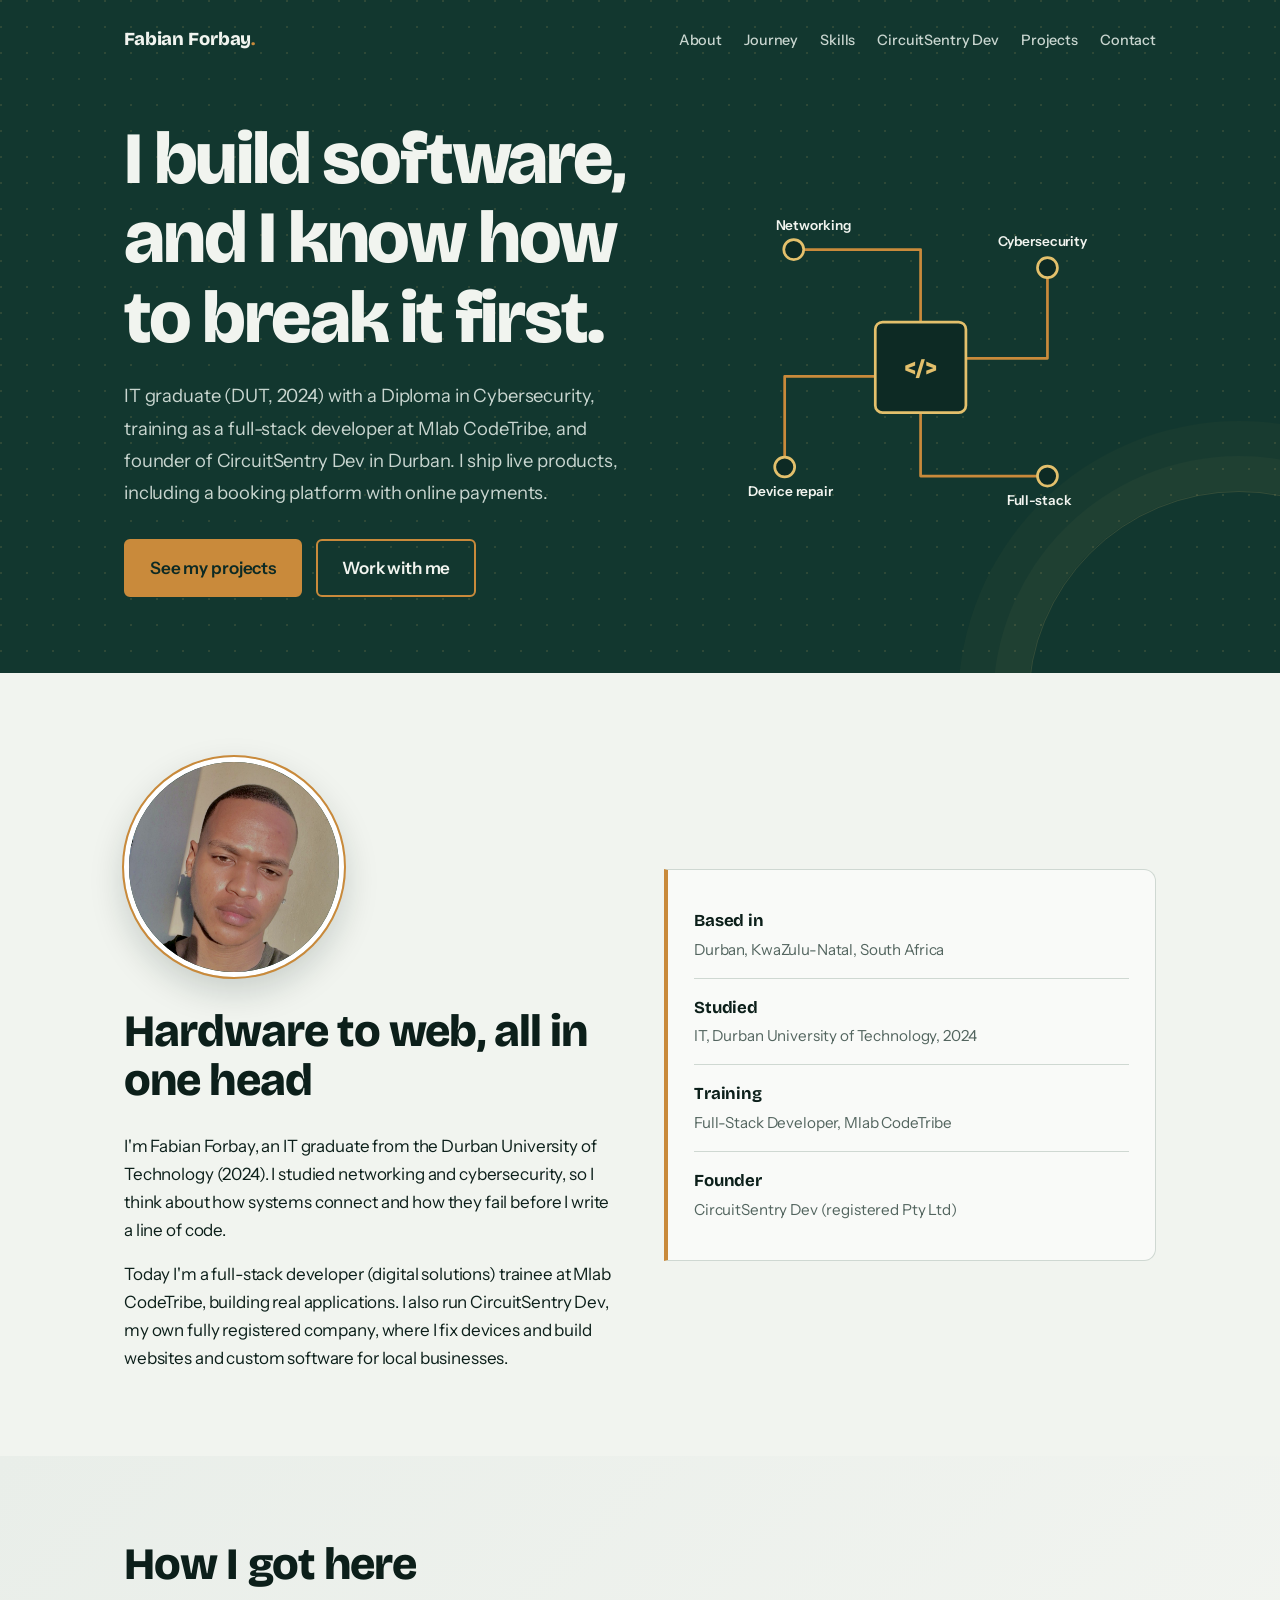
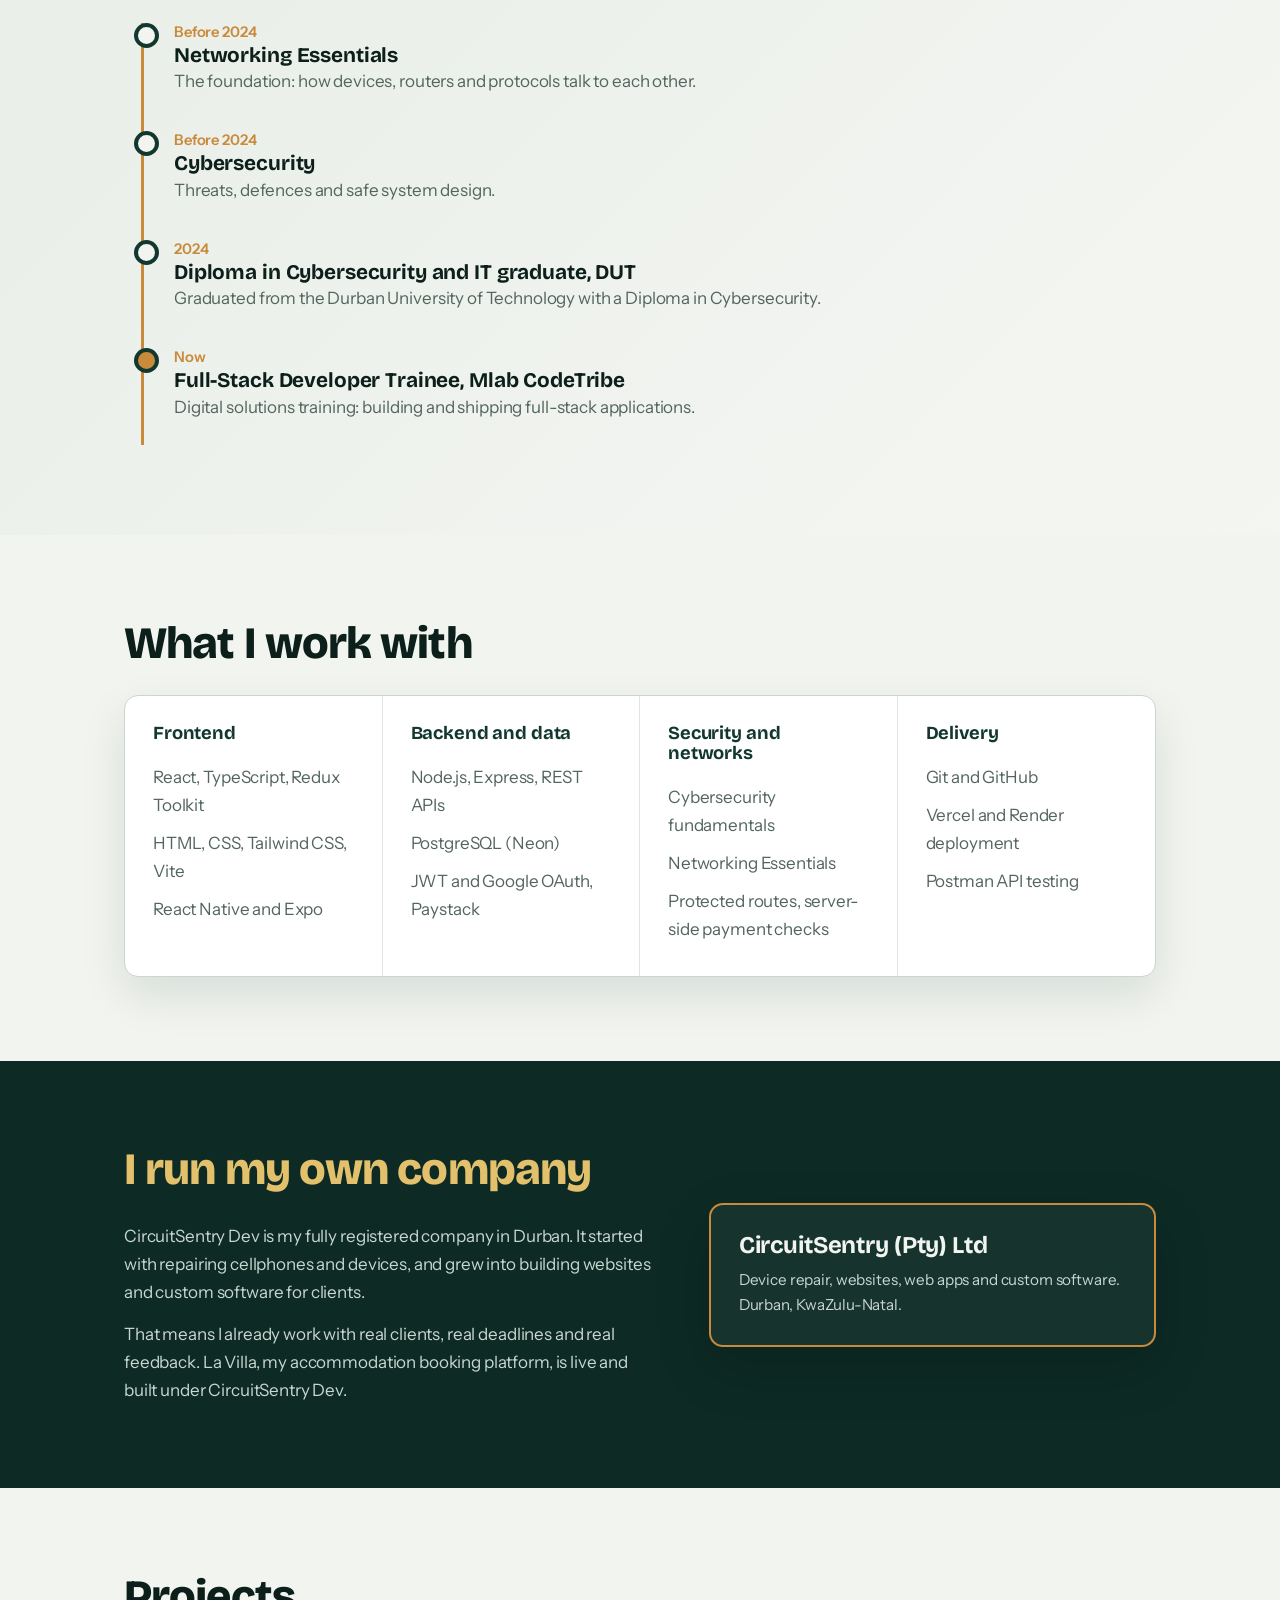
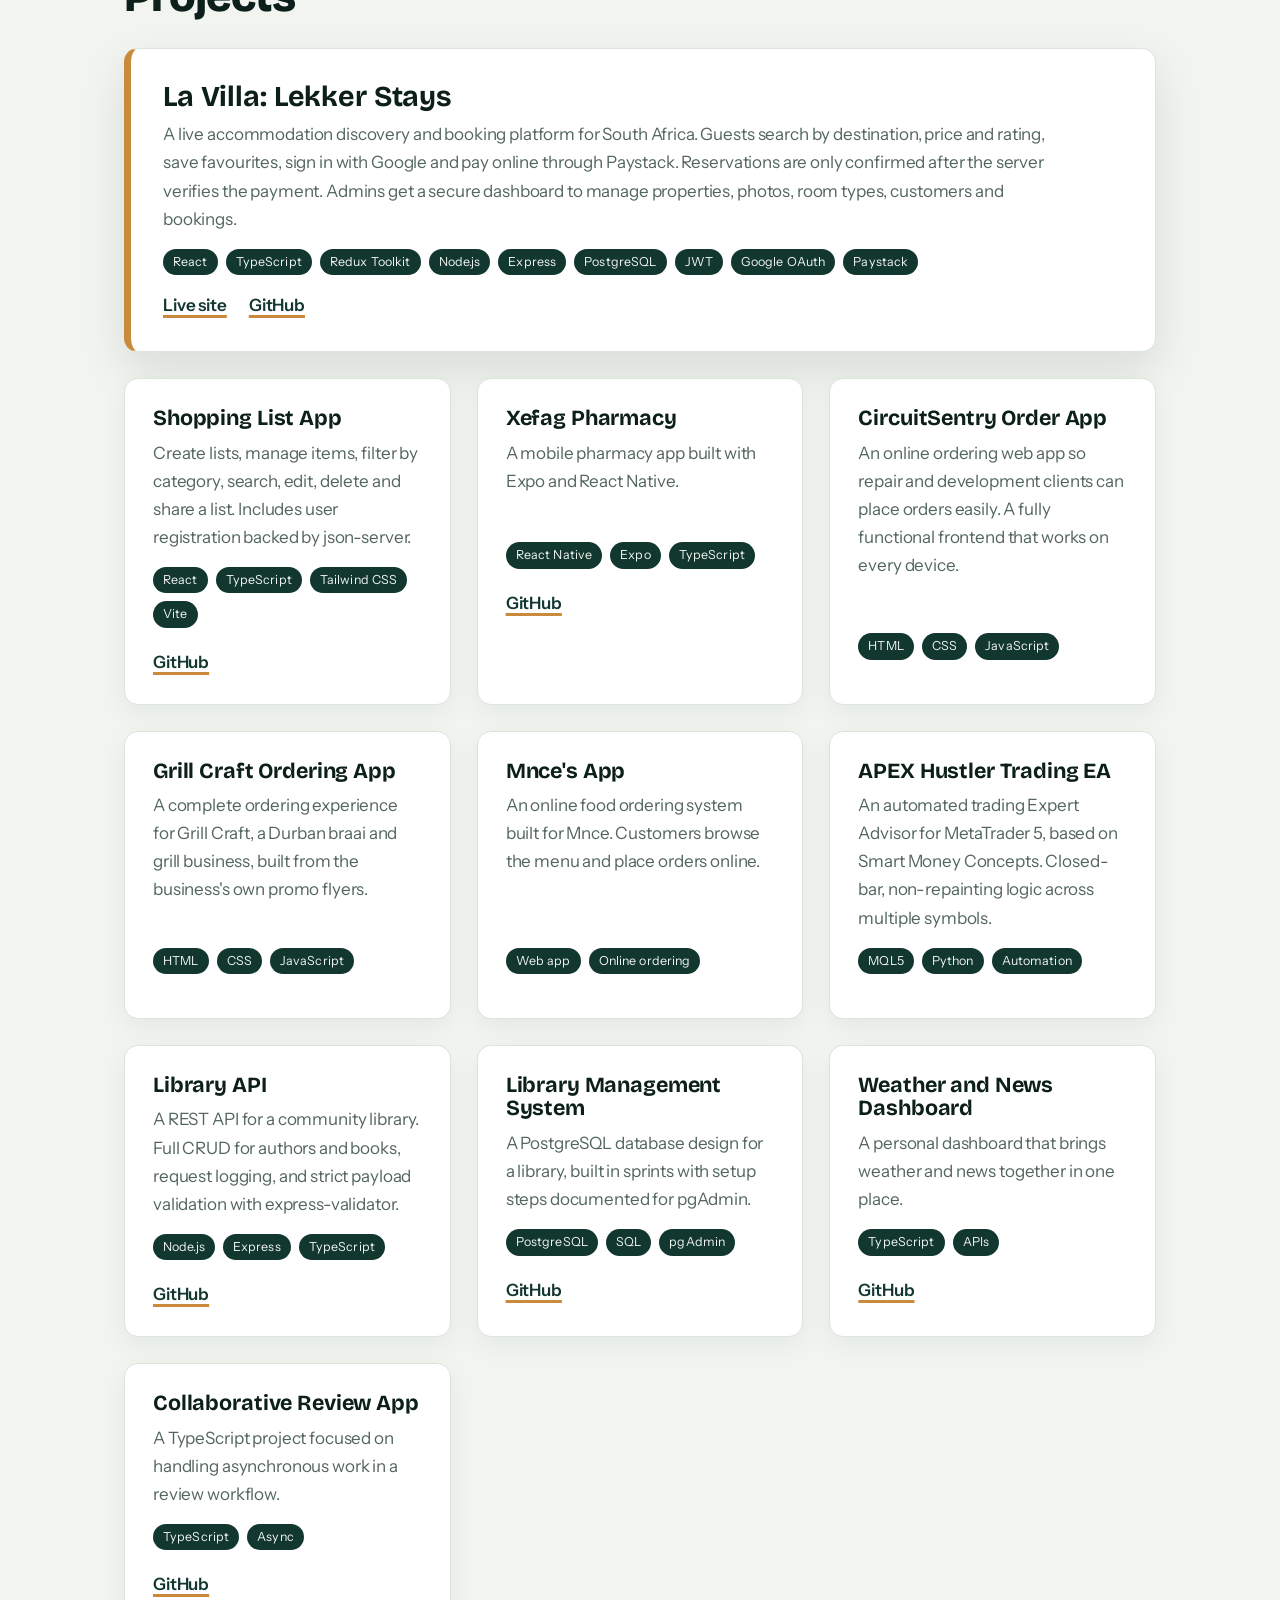
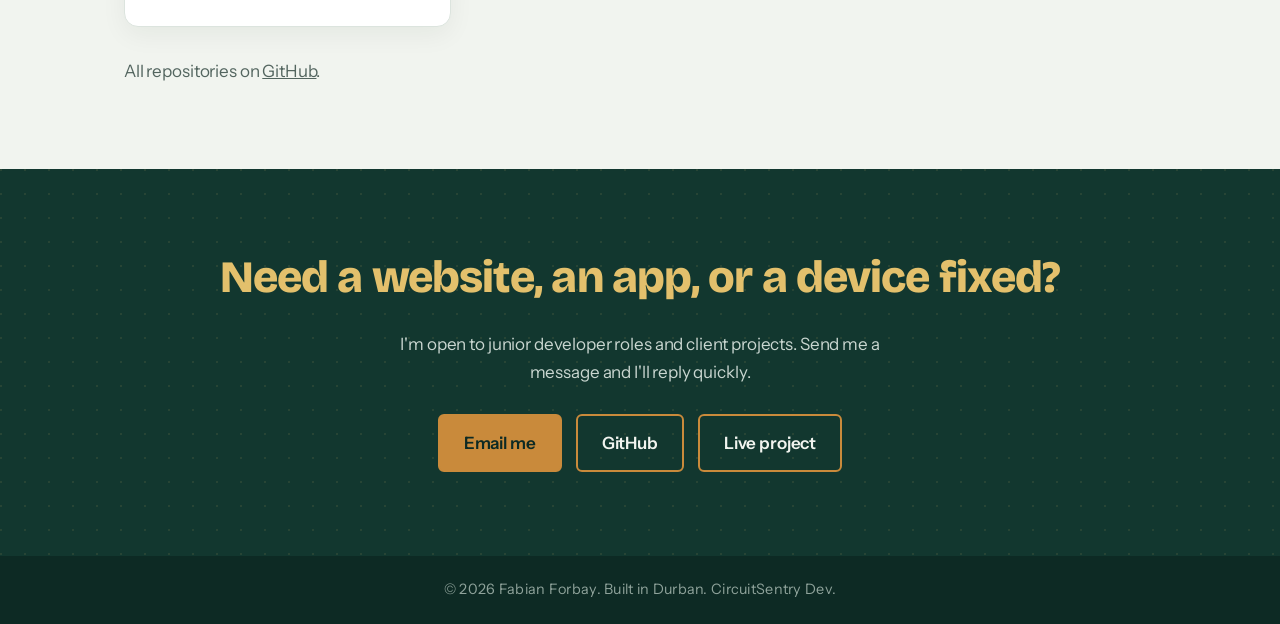
==== commit cadd3582: "Add Vercel entry point and polish portfolio styling" ====
--- a/index.html
+++ b/index.html
@@ -1,354 +1,377 @@
 <!DOCTYPE html>
 <html lang="en">
-
 <head>
-  <meta charset="UTF-8" />
-  <meta name="viewport" content="width=device-width, initial-scale=1.0" />
-  <title>Fabian Blose | CircuitSentry Dev</title>
-  <link rel="stylesheet" href="style.css" />
+<meta charset="utf-8">
+<meta name="viewport" content="width=device-width, initial-scale=1">
+<title>Fabian Forbay | Full-Stack Developer & Cybersecurity Graduate, Durban</title>
+<meta name="description" content="IT graduate (DUT 2024) with a Diploma in Cybersecurity, full-stack developer trainee at Mlab CodeTribe, and founder of CircuitSentry Dev in Durban, South Africa.">
+<meta property="og:title" content="Fabian Forbay | Full-Stack Developer & Cybersecurity Graduate">
+<meta property="og:description" content="Websites, web apps and secure systems from Durban. Founder of CircuitSentry Dev.">
+<link rel="preconnect" href="https://fonts.googleapis.com">
+<link rel="preconnect" href="https://fonts.gstatic.com" crossorigin>
+<link href="https://fonts.googleapis.com/css2?family=Bricolage+Grotesque:opsz,wght@12..96,500;12..96,800&family=Instrument+Sans:wght@400;500;600&display=swap" rel="stylesheet">
+<style>
+:root{
+  --board:#12372f; --board2:#0d2a24; --mask:#f1f4ef; --ink:#0c1f1a;
+  --copper:#c98a3b; --gold:#e3c06c; --muted:#53655f; --line:#cfd8d2;
+  --head:"Bricolage Grotesque","Trebuchet MS",sans-serif;
+  --body:"Instrument Sans","Segoe UI",system-ui,sans-serif;
+}
+*{box-sizing:border-box;margin:0}
+html{scroll-behavior:smooth}
+body{font:17px/1.65 var(--body);color:var(--ink);background:var(--mask)}
+a{color:inherit}
+:focus-visible{outline:3px solid var(--copper);outline-offset:3px}
+.wrap{max-width:1080px;margin:0 auto;padding:0 24px}
+h1,h2,h3{font-family:var(--head);line-height:1.08}
+h2{font-size:clamp(1.9rem,4vw,2.8rem);font-weight:800;letter-spacing:-.02em;margin-bottom:28px}
+section{padding:84px 0}
+
+/* header */
+header{position:absolute;top:0;left:0;right:0;z-index:5}
+nav{display:flex;justify-content:space-between;align-items:center;flex-wrap:wrap;gap:12px;padding:22px 0}
+.logo{font:800 1.15rem var(--head);color:var(--mask);text-decoration:none}
+.logo b{color:var(--copper)}
+nav ul{display:flex;gap:22px;list-style:none;padding:0;flex-wrap:wrap}
+nav ul a{color:#c9d6d0;text-decoration:none;font-weight:500;font-size:.95rem}
+nav ul a:hover{color:var(--gold)}
+
+/* hero: a circuit board */
+.hero{background:var(--board);color:var(--mask);padding:130px 0 70px;
+  background-image:radial-gradient(circle at 1px 1px,rgba(227,192,108,.13) 1.5px,transparent 0);background-size:26px 26px}
+.hero .wrap{display:grid;grid-template-columns:1.05fr .95fr;gap:40px;align-items:center}
+.hero h1{font-size:clamp(2.6rem,6.2vw,4.6rem);font-weight:800;letter-spacing:-.03em}
+.hero p.lead{margin:22px 0 30px;font-size:1.15rem;color:#c9d6d0;max-width:34em}
+.btns{display:flex;gap:14px;flex-wrap:wrap}
+.btn{display:inline-block;padding:13px 24px;border-radius:6px;font-weight:600;text-decoration:none;border:2px solid var(--copper)}
+.btn.p{background:var(--copper);color:var(--board2)}
+.btn.p:hover{background:var(--gold);border-color:var(--gold)}
+.btn.s{color:var(--mask)}
+.btn.s:hover{background:rgba(201,138,59,.18)}
+.board svg{width:100%;height:auto;display:block}
+.trace{fill:none;stroke:var(--copper);stroke-width:3;stroke-linecap:round;stroke-linejoin:round;
+  stroke-dasharray:600;stroke-dashoffset:600;animation:route 2.2s ease-out .3s forwards}
+.trace:nth-of-type(2){animation-delay:.6s}.trace:nth-of-type(3){animation-delay:.9s}.trace:nth-of-type(4){animation-delay:1.2s}
+@keyframes route{to{stroke-dashoffset:0}}
+.pad{fill:var(--board2);stroke:var(--gold);stroke-width:3}
+.chip{fill:var(--board2);stroke:var(--gold);stroke-width:3}
+.silk{fill:var(--mask);font:600 15px var(--body)}
+.chiptxt{fill:var(--gold);font:800 26px var(--head)}
+@media(prefers-reduced-motion:reduce){.trace{animation:none;stroke-dashoffset:0}html{scroll-behavior:auto}}
+
+/* about */
+.about{display:grid;grid-template-columns:1fr 1fr;gap:48px}
+.photo{width:180px;height:180px;border-radius:50%;overflow:hidden;border:4px solid var(--copper);margin-bottom:24px;background:var(--board);display:flex;align-items:center;justify-content:center}
+.photo img{width:100%;height:100%;object-fit:cover;display:block}
+.photo span{font:800 3rem var(--head);color:var(--gold)}
+.about p+p{margin-top:16px}
+.facts{list-style:none;padding:0;border-left:4px solid var(--copper);padding-left:22px}
+.facts li{padding:10px 0;border-bottom:1px solid var(--line)}
+.facts li:last-child{border:0}
+.facts strong{display:block;font-family:var(--head);font-size:1.05rem}
+.facts span{color:var(--muted);font-size:.95rem}
+
+/* education: a real sequence, so a timeline */
+.edu{background:#e5ebe6}
+.tl{list-style:none;padding:0;position:relative;margin-left:10px}
+.tl:before{content:"";position:absolute;left:7px;top:6px;bottom:6px;width:3px;background:var(--copper)}
+.tl li{position:relative;padding:0 0 30px 40px}
+.tl li:before{content:"";position:absolute;left:0;top:6px;width:17px;height:17px;border-radius:50%;background:var(--mask);border:4px solid var(--board)}
+.tl li.now:before{background:var(--copper)}
+.tl h3{font-size:1.3rem}
+.tl .when{color:var(--copper);font-weight:600;font-size:.92rem}
+.tl p{color:var(--muted);max-width:40em}
+
+/* skills */
+.skills{display:grid;grid-template-columns:repeat(auto-fit,minmax(230px,1fr));gap:0;border:2px solid var(--board)}
+.skills div{padding:24px;border-right:2px solid var(--board)}
+.skills div:last-child{border-right:0}
+.skills h3{font-size:1.15rem;margin-bottom:10px;color:var(--board)}
+.skills ul{list-style:none;padding:0;color:var(--muted)}
+.skills li{padding:2px 0}
+
+/* company */
+.co{background:var(--board2);color:var(--mask)}
+.co .wrap{display:grid;grid-template-columns:1.2fr 1fr;gap:48px;align-items:center}
+.co h2{color:var(--gold)}
+.co p{color:#c9d6d0}
+.co p+p{margin-top:14px}
+.badge{border:2px solid var(--copper);border-radius:8px;padding:28px}
+.badge h3{font-size:1.5rem;color:var(--mask)}
+.badge p{margin-top:8px;font-size:.95rem}
+
+/* projects */
+.grid{display:grid;grid-template-columns:repeat(auto-fit,minmax(300px,1fr));gap:26px}
+.card{background:#fff;border:2px solid var(--board);padding:26px;display:flex;flex-direction:column}
+.card h3{font-size:1.35rem;margin-bottom:8px}
+.card p{color:var(--muted);flex:1}
+.tags{margin-top:16px}
+.tags{display:flex;gap:8px;flex-wrap:wrap;margin:16px 0}
+.tags span{background:var(--board);color:var(--mask);padding:3px 10px;border-radius:99px;font-size:.82rem}
+.card a{font-weight:600;color:var(--board);text-decoration-color:var(--copper);text-decoration-thickness:3px;text-underline-offset:4px}
+.feat{margin-bottom:26px;border-left:8px solid var(--copper)}
+.feat h3{font-size:1.8rem}
+.feat p{flex:none;max-width:52em}
+.links{display:flex;gap:22px;margin-top:4px}
+.more{margin-top:30px;color:var(--muted)}
+
+/* contact */
+.contact{background:var(--board);color:var(--mask);text-align:center}
+.contact h2{color:var(--gold)}
+.contact p{color:#c9d6d0;max-width:30em;margin:0 auto 28px}
+.contact .btns{justify-content:center}
+footer{background:var(--board2);color:#8fa39b;text-align:center;padding:22px;font-size:.9rem}
+
+@media(max-width:820px){
+  .hero .wrap,.about,.co .wrap{grid-template-columns:1fr}
+  .skills div{border-right:0;border-bottom:2px solid var(--board)}
+  .skills div:last-child{border-bottom:0}
+  section{padding:64px 0}
+}
+
+/* Professional polish */
+:root{--shadow:0 18px 45px rgba(12,31,26,.10)}
+body{letter-spacing:-.008em}
+header{position:absolute}
+nav{min-height:78px}
+nav ul{gap:clamp(10px,2vw,22px)}
+nav ul a{font-size:.9rem;transition:color .2s ease}
+.hero{min-height:650px;display:flex;align-items:center;padding:120px 0 76px;position:relative;overflow:hidden}
+.hero:after{content:"";position:absolute;width:420px;height:420px;border:1px solid rgba(227,192,108,.16);border-radius:50%;right:-170px;bottom:-240px;box-shadow:0 0 0 35px rgba(227,192,108,.035),0 0 0 70px rgba(227,192,108,.025);pointer-events:none}
+.hero .wrap{position:relative;z-index:1}
+.hero p.lead{line-height:1.75}
+.btn{transition:transform .2s ease,background .2s ease,border-color .2s ease}
+.btn:hover{transform:translateY(-3px)}
+section{scroll-margin-top:24px}
+#about .photo{width:220px;height:220px;border:5px solid #fff;outline:2px solid var(--copper);box-shadow:0 14px 35px rgba(12,31,26,.18);margin-bottom:30px}
+#about .photo img{object-position:center 28%;filter:saturate(.92) contrast(1.03)}
+.about>div:first-child{max-width:610px}
+.facts{align-self:center;background:rgba(255,255,255,.58);padding:22px 26px;border:1px solid var(--line);border-left:4px solid var(--copper);border-radius:0 12px 12px 0}
+.facts li{padding:15px 0}
+.edu{background:linear-gradient(135deg,#e9eee9,#f4f6f2)}
+.skills{border:1px solid #cbd6cf;border-radius:14px;overflow:hidden;background:#fff;box-shadow:var(--shadow)}
+.skills div{border-right:1px solid #e0e7e2;padding:28px}
+.skills h3{margin-bottom:14px}
+.skills li{padding:5px 0}
+.co{position:relative;overflow:hidden}
+.co .badge{background:rgba(255,255,255,.045);box-shadow:0 20px 55px rgba(0,0,0,.15);border-radius:14px}
+.grid{align-items:stretch}
+.card{border:1px solid #dce4de;border-radius:14px;padding:28px;box-shadow:0 8px 26px rgba(12,31,26,.055);transition:transform .22s ease,box-shadow .22s ease,border-color .22s ease}
+.card:hover{transform:translateY(-5px);box-shadow:0 18px 38px rgba(12,31,26,.12);border-color:var(--copper)}
+.feat{border:1px solid #dce4de;border-left:7px solid var(--copper);box-shadow:var(--shadow);padding:32px}
+.tags span{font-size:.78rem;letter-spacing:.01em}
+.links{flex-wrap:wrap}
+.contact{background-image:radial-gradient(circle at 1px 1px,rgba(227,192,108,.10) 1px,transparent 0);background-size:24px 24px}
+footer{letter-spacing:.02em}
+@media(max-width:820px){
+ .hero{min-height:0;padding:132px 0 64px}
+ .hero .wrap{gap:24px}
+ .board{max-width:480px;margin:0 auto}
+ nav{align-items:flex-start}
+ nav ul{gap:10px 16px}
+ nav ul a{font-size:.86rem}
+}
+@media(max-width:520px){
+ .wrap{padding:0 19px}
+ nav{padding:18px 0}
+ nav ul{width:100%;gap:8px 14px}
+ nav ul a{font-size:.8rem}
+ .hero{padding-top:155px}
+ .hero h1{font-size:clamp(2.45rem,12vw,3.5rem)}
+ .hero p.lead{font-size:1.02rem}
+ #about .photo{width:190px;height:190px}
+ .grid{grid-template-columns:1fr}
+ .card,.feat{padding:23px}
+ section{padding:58px 0}
+}
+
+</style>
 </head>
-
 <body>
 
-  <nav class="navbar">
-    <div class="nav-logo">
-      CircuitSentry Dev
-      <small>Secure. Scalable. Smart.</small>
-    </div>
-    <input type="checkbox" id="menu-toggle" class="hamburger-toggle" />
-    <label for="menu-toggle" class="hamburger-label" aria-label="Open menu">&#9776;</label>
-    <ul class="nav-links">
-      <li><a href="#home">Home</a></li>
-      <li><a href="#about">About me</a></li>
-      <li><a href="#contact">Contact Us</a></li>
+<header>
+  <nav class="wrap" aria-label="Main">
+    <a class="logo" href="#top">Fabian Forbay<b>.</b></a>
+    <ul>
+      <li><a href="#about">About</a></li>
+      <li><a href="#journey">Journey</a></li>
+      <li><a href="#skills">Skills</a></li>
+      <li><a href="#company">CircuitSentry Dev</a></li>
+      <li><a href="#projects">Projects</a></li>
+      <li><a href="#contact">Contact</a></li>
     </ul>
   </nav>
-
-
-  <section id="home">
-
-    <div class="hero">
-      <img src="assets/fabian-desk.jpg"
-           alt="Fabian Blose at his developer workspace — CircuitSentry Dev, Durban, South Africa"
-           title="Fabian Blose — Software Developer | CircuitSentry Dev" />
-      <p class="hero-caption">
-        Fabian Blose &mdash; Software Developer | Web Developer | Automation Systems Developer | Durban, South Africa
-      </p>
-    </div>
-
-    <div class="bio-section">
-      <div class="bio-text">
-        <h2>Fabian Blose</h2>
-        <h4>Founder of CircuitSentry Dev</h4>
-        <p class="titles"><strong>Software Developer | Web Developer | Automation Systems Developer</strong></p>
-        <hr />
-        <p>
-          I am Fabian Blose, founder of CircuitSentry Dev, passionate about building
-          modern websites, smart automation systems, booking platforms, financial
-          management software, and digital solutions for businesses.
-        </p>
-        <p>
-          My goal is to help businesses grow through technology by creating clean,
-          user-friendly, and professional systems that improve efficiency and customer experience.
-        </p>
-        <div class="bio-actions">
-          <a href="#contact" class="btn btn-primary">Contact Me</a>
-          <a href="#about" class="btn btn-outline">About Me</a>
-        </div>
+</header>
+
+<main id="top">
+<section class="hero">
+  <div class="wrap">
+    <div>
+      <h1>I build software, and I know how to break it first.</h1>
+      <p class="lead">IT graduate (DUT, 2024) with a Diploma in Cybersecurity, training as a full-stack developer at Mlab CodeTribe, and founder of CircuitSentry Dev in Durban. I ship live products, including a booking platform with online payments.</p>
+      <div class="btns">
+        <a class="btn p" href="#projects">See my projects</a>
+        <a class="btn s" href="#contact">Work with me</a>
       </div>
-
-      <div class="bio-image">
-        <img src="assets/fabian-profile.jpg"
-             alt="Fabian Blose — Founder of CircuitSentry Dev, Software Developer, Durban South Africa"
-             title="Fabian Blose | Founder, CircuitSentry Dev" />
-        <div class="img-caption">
-          <strong>Fabian Blose</strong>
-          Founder &mdash; CircuitSentry Dev
-        </div>
+    </div>
+    <div class="board" aria-hidden="true">
+      <svg viewBox="0 0 520 420">
+        <path class="trace" d="M260 190V90H120"/>
+        <path class="trace" d="M300 210H400V110"/>
+        <path class="trace" d="M220 230H110V330"/>
+        <path class="trace" d="M260 250V340H400"/>
+        <rect class="chip" x="210" y="170" width="100" height="100" rx="8"/>
+        <text class="chiptxt" x="260" y="230" text-anchor="middle">&lt;/&gt;</text>
+        <circle class="pad" cx="120" cy="90" r="11"/><text class="silk" x="100" y="68">Networking</text>
+        <circle class="pad" cx="400" cy="110" r="11"/><text class="silk" x="345" y="86">Cybersecurity</text>
+        <circle class="pad" cx="110" cy="330" r="11"/><text class="silk" x="70" y="362">Device repair</text>
+        <circle class="pad" cx="400" cy="340" r="11"/><text class="silk" x="355" y="372">Full-stack</text>
+      </svg>
+    </div>
+  </div>
+</section>
+
+<section id="about">
+  <div class="wrap about">
+    <div>
+      <div class="photo"><img src="fabian.jpg" alt="Fabian Forbay" width="180" height="180" onerror="this.replaceWith(Object.assign(document.createElement('span'),{textContent:'FF'}))"></div>
+      <h2>Hardware to web, all in one head</h2>
+      <p>I'm Fabian Forbay, an IT graduate from the Durban University of Technology (2024). I studied networking and cybersecurity, so I think about how systems connect and how they fail before I write a line of code.</p>
+      <p>Today I'm a full-stack developer (digital solutions) trainee at Mlab CodeTribe, building real applications. I also run CircuitSentry Dev, my own fully registered company, where I fix devices and build websites and custom software for local businesses.</p>
+    </div>
+    <ul class="facts">
+      <li><strong>Based in</strong><span>Durban, KwaZulu-Natal, South Africa</span></li>
+      <li><strong>Studied</strong><span>IT, Durban University of Technology, 2024</span></li>
+      <li><strong>Training</strong><span>Full-Stack Developer, Mlab CodeTribe</span></li>
+      <li><strong>Founder</strong><span>CircuitSentry Dev (registered Pty Ltd)</span></li>
+    </ul>
+  </div>
+</section>
+
+<section id="journey" class="edu">
+  <div class="wrap">
+    <h2>How I got here</h2>
+    <ol class="tl">
+      <li><span class="when">Before 2024</span><h3>Networking Essentials</h3><p>The foundation: how devices, routers and protocols talk to each other.</p></li>
+      <li><span class="when">Before 2024</span><h3>Cybersecurity</h3><p>Threats, defences and safe system design.</p></li>
+      <li><span class="when">2024</span><h3>Diploma in Cybersecurity and IT graduate, DUT</h3><p>Graduated from the Durban University of Technology with a Diploma in Cybersecurity.</p></li>
+      <li class="now"><span class="when">Now</span><h3>Full-Stack Developer Trainee, Mlab CodeTribe</h3><p>Digital solutions training: building and shipping full-stack applications.</p></li>
+    </ol>
+  </div>
+</section>
+
+<section id="skills">
+  <div class="wrap">
+    <h2>What I work with</h2>
+    <div class="skills">
+      <div><h3>Frontend</h3><ul><li>React, TypeScript, Redux Toolkit</li><li>HTML, CSS, Tailwind CSS, Vite</li><li>React Native and Expo</li></ul></div>
+      <div><h3>Backend and data</h3><ul><li>Node.js, Express, REST APIs</li><li>PostgreSQL (Neon)</li><li>JWT and Google OAuth, Paystack</li></ul></div>
+      <div><h3>Security and networks</h3><ul><li>Cybersecurity fundamentals</li><li>Networking Essentials</li><li>Protected routes, server-side payment checks</li></ul></div>
+      <div><h3>Delivery</h3><ul><li>Git and GitHub</li><li>Vercel and Render deployment</li><li>Postman API testing</li></ul></div>
+    </div>
+  </div>
+</section>
+
+<section id="company" class="co">
+  <div class="wrap">
+    <div>
+      <h2>I run my own company</h2>
+      <p>CircuitSentry Dev is my fully registered company in Durban. It started with repairing cellphones and devices, and grew into building websites and custom software for clients.</p>
+      <p>That means I already work with real clients, real deadlines and real feedback. La Villa, my accommodation booking platform, is live and built under CircuitSentry Dev.</p>
+    </div>
+    <div class="badge">
+      <h3>CircuitSentry (Pty) Ltd</h3>
+      <p>Device repair, websites, web apps and custom software. Durban, KwaZulu-Natal.</p>
+    </div>
+  </div>
+</section>
+
+<section id="projects">
+  <div class="wrap">
+    <h2>Projects</h2>
+    <article class="card feat">
+      <div>
+        <h3>La Villa: Lekker Stays</h3>
+        <p>A live accommodation discovery and booking platform for South Africa. Guests search by destination, price and rating, save favourites, sign in with Google and pay online through Paystack. Reservations are only confirmed after the server verifies the payment. Admins get a secure dashboard to manage properties, photos, room types, customers and bookings.</p>
+        <div class="tags"><span>React</span><span>TypeScript</span><span>Redux Toolkit</span><span>Node.js</span><span>Express</span><span>PostgreSQL</span><span>JWT</span><span>Google OAuth</span><span>Paystack</span></div>
+        <p class="links"><a href="https://la-villa-nu.vercel.app/">Live site</a><a href="https://github.com/circuitsentrydev-netizen/La-Villa">GitHub</a></p>
       </div>
-    </div>
-
-  </section>
-
-
-  <section id="about">
-
-    <div class="section-banner">
-      <h2>About Fabian Blose</h2>
-      <p>Founder &amp; Developer — CircuitSentry Dev | Durban, South Africa</p>
-    </div>
-
-    <div class="bio-section">
-      <div class="bio-text">
-        <h3>Hello, I'm Fabian Blose</h3>
-        <h4>Founder &amp; Developer — CircuitSentry Dev</h4>
-        <hr />
-        <p>
-          A passionate software and web developer from South Africa and the founder of
-          CircuitSentry Dev. I specialise in creating modern websites, booking systems,
-          automation software, financial management systems, and digital business solutions.
-        </p>
-        <p>
-          My goal is to help businesses grow through technology by creating clean,
-          user-friendly, and professional systems that improve efficiency and customer experience.
-        </p>
-        <p>
-          I enjoy working on futuristic interfaces, smart automation projects,
-          and secure scalable systems.
-        </p>
-        <div class="bio-actions">
-          <a href="#contact" class="btn btn-primary">Get In Touch</a>
-        </div>
-      </div>
-
-      <div class="bio-image">
-        <img src="assets/fabian-profile.jpg"
-             alt="Fabian Blose — Profile photo, Founder of CircuitSentry Dev, Durban South Africa"
-             title="Fabian Blose | Founder, CircuitSentry Dev" />
-        <div class="img-caption">
-          <strong>Fabian Blose</strong>
-          Founder &mdash; CircuitSentry Dev
-        </div>
-        <br />
-        <table class="info-table">
-          <tr><th colspan="2">Quick Info</th></tr>
-          <tr><td><strong>Name</strong></td><td>Fabian Blose</td></tr>
-          <tr><td><strong>Location</strong></td><td>Durban, South Africa</td></tr>
-          <tr><td><strong>Company</strong></td><td>CircuitSentry Dev</td></tr>
-          <tr><td><strong>Role</strong></td><td>Founder &amp; Developer</td></tr>
-          <tr><td><strong>Email</strong></td><td><a href="mailto:circuitsentrydev@gmail.com">Email Me</a></td></tr>
-        </table>
-      </div>
-    </div>
-
-    <div class="content-section">
-      <h2>My Skills</h2>
-      <ul>
-        <li>HTML</li>
-        <li>CSS &amp; Web Design</li>
-        <li>Responsive Layouts</li>
-        <li>Automation Systems</li>
-        <li>Booking Systems</li>
-        <li>Financial Systems</li>
-        <li>UI Design</li>
-      </ul>
-    </div>
-
-    <div class="content-section">
-      <h2>Experience</h2>
-      <div class="table-wrap">
-        <table class="styled-table">
-          <thead>
-            <tr>
-              <th>Period</th>
-              <th>Role</th>
-              <th>Description</th>
-            </tr>
-          </thead>
-          <tbody>
-            <tr>
-              <td>2026 &ndash; Present</td>
-              <td><strong>Founder &amp; Lead Developer</strong><br />CircuitSentry Dev</td>
-              <td>Building websites, booking systems, financial software and automation solutions for South African businesses.</td>
-            </tr>
-            <tr>
-              <td>2025 &ndash; 2026</td>
-              <td><strong>Web Development Student</strong><br />CodeTribe Bootcamp</td>
-              <td>Completed HTML, CSS, responsive design and professional website architecture training.</td>
-            </tr>
-            <tr>
-              <td>2024 &ndash; 2025</td>
-              <td><strong>Freelance Web Developer</strong></td>
-              <td>Built websites and digital solutions for local businesses and real-world clients.</td>
-            </tr>
-            <tr>
-              <td>2023</td>
-              <td><strong>Self-Taught Developer</strong></td>
-              <td>Began learning software development and web design independently.</td>
-            </tr>
-          </tbody>
-        </table>
-      </div>
-    </div>
-
-    <div class="content-section">
-      <h2>Career Goals</h2>
-      <ul>
-        <li><strong>Scale CircuitSentry Dev</strong> — Grow into a leading software firm across Africa.</li>
-        <li><strong>Advanced Automation</strong> — Build intelligent platforms that reduce manual workloads.</li>
-        <li><strong>Secure Digital Products</strong> — Develop security-first platforms for businesses.</li>
-        <li><strong>Empower African Businesses</strong> — Help local businesses compete digitally.</li>
-      </ul>
-    </div>
-
-  </section>
-
-
-  <section id="contact">
-
-    <div class="section-banner">
-      <h2>Contact CircuitSentry Dev</h2>
-      <p>Get in touch &mdash; let's discuss your next digital project.</p>
-    </div>
-
-    <div class="contact-section">
-
-      <div class="form-col">
-        <h2>Send a Message</h2>
-        <h4>Fill in the form and Fabian will get back to you.</h4>
-
-        <form action="mailto:circuitsentrydev@gmail.com" method="get" enctype="text/plain">
-          <div class="form-row">
-            <div class="form-group">
-              <label for="fname">First Name</label>
-              <input type="text" id="fname" name="First Name" placeholder="John" required />
-            </div>
-            <div class="form-group">
-              <label for="lname">Last Name</label>
-              <input type="text" id="lname" name="Last Name" placeholder="Doe" required />
-            </div>
-          </div>
-
-          <div class="form-group form-mb">
-            <label for="email">Email Address</label>
-            <input type="email" id="email" name="Email" placeholder="john@example.com" required />
-          </div>
-
-          <div class="form-group form-mb">
-            <label for="phone">Phone / WhatsApp (Optional)</label>
-            <input type="tel" id="phone" name="Phone" placeholder="+27 000 000 0000" />
-          </div>
-
-          <div class="form-group form-mb">
-            <label for="service">Service Interested In</label>
-            <select id="service" name="Service">
-              <option value="">-- Select a service --</option>
-              <option value="Website Development">Website Development</option>
-              <option value="Automation System">Automation System</option>
-              <option value="Booking Platform">Booking Platform</option>
-              <option value="Financial Management System">Financial Management System</option>
-              <option value="UI Design">UI Design</option>
-              <option value="Other">Other / General Enquiry</option>
-            </select>
-          </div>
-
-          <div class="form-group form-mb">
-            <label for="message">Your Message</label>
-            <textarea id="message" name="Message"
-                      placeholder="Tell me about your project..."></textarea>
-          </div>
-
-          <input type="submit" value="Send Message" class="btn btn-primary" />
-        </form>
-      </div>
-
-      <div class="info-col">
-        <h2>Direct Contact</h2>
-
-        <div class="bio-image" style="margin-bottom: 20px;">
-          <img src="assets/fabian-profile.jpg"
-               alt="Fabian Blose — Founder of CircuitSentry Dev, contact for web development in Durban"
-               title="Fabian Blose | Contact CircuitSentry Dev"
-               style="width:160px;height:160px;" />
-          <div class="img-caption">
-            <strong>Fabian Blose</strong>
-            Founder &mdash; CircuitSentry Dev
-          </div>
-        </div>
-
-        <div class="contact-card">
-          <div class="card-label">Email</div>
-          <div class="card-value">
-            <a href="mailto:circuitsentrydev@gmail.com">circuitsentrydev@gmail.com</a>
-          </div>
-        </div>
-
-        <div class="contact-card">
-          <div class="card-label">WhatsApp / Phone</div>
-          <div class="card-value">
-            <a href="https://wa.me/27680459825" target="_blank" rel="noopener">0680 459 825</a>
-          </div>
-        </div>
-
-        <div class="contact-card">
-          <div class="card-label">Address</div>
-          <div class="card-value">19 Vasco Road, Durban<br />KwaZulu-Natal, South Africa</div>
-        </div>
-
-        <div class="social-buttons">
-          <a href="https://www.instagram.com/_mr_forbay_?igsh=N2EzY3Zrb2U3MXZi&utm_source=qr"
-             target="_blank" rel="noopener" class="social-btn" title="Instagram: @_mr_forbay_">Instagram</a>
-          <a href="https://www.facebook.com/share/14hHUXZ28LL/?mibextid=wwXIfr"
-             target="_blank" rel="noopener" class="social-btn" title="Facebook: Fabianò Forbay">Facebook</a>
-          <a href="https://x.com/FabianFab62358"
-             target="_blank" rel="noopener" class="social-btn" title="Twitter / X: @FabianFab62358">Twitter / X</a>
-          <a href="https://wa.me/27680459825"
-             target="_blank" rel="noopener" class="social-btn" title="WhatsApp: 0680 459 825">WhatsApp</a>
-        </div>
-      </div>
-
-    </div>
-
-  </section>
-
-
-  <footer>
-    <div class="footer-grid">
-
-      <div class="footer-col">
-        <h4>Address</h4>
-        <address>
-          19 Vasco Road<br />
-          Durban, KwaZulu-Natal<br />
-          South Africa<br /><br />
-          Tel: <a href="tel:0680459825">0680 459 825</a><br />
-          <a href="mailto:circuitsentrydev@gmail.com">circuitsentrydev@gmail.com</a>
-        </address>
-        <div class="social-icons">
-          <a href="https://x.com/FabianFab62358" target="_blank" rel="noopener"
-             title="Twitter / X: @FabianFab62358" aria-label="Twitter / X">T</a>
-          <a href="https://www.facebook.com/share/14hHUXZ28LL/?mibextid=wwXIfr" target="_blank" rel="noopener"
-             title="Facebook: Fabianò Forbay" aria-label="Facebook">F</a>
-          <a href="https://www.instagram.com/_mr_forbay_?igsh=N2EzY3Zrb2U3MXZi&utm_source=qr" target="_blank" rel="noopener"
-             title="Instagram: @_mr_forbay_" aria-label="Instagram">I</a>
-        </div>
-      </div>
-
-      <div class="footer-col">
-        <h4>Quick Links</h4>
-        <ul>
-          <li><a href="#home">Home</a></li>
-          <li><a href="#about">About Me</a></li>
-          <li><a href="#contact">Contact Us</a></li>
-        </ul>
-        <br />
-        <h4>Contact Links</h4>
-        <ul>
-          <li><a href="mailto:circuitsentrydev@gmail.com">Email: circuitsentrydev@gmail.com</a></li>
-          <li><a href="https://wa.me/27680459825" target="_blank" rel="noopener">WhatsApp: 0680 459 825</a></li>
-          <li><a href="https://www.instagram.com/_mr_forbay_?igsh=N2EzY3Zrb2U3MXZi&utm_source=qr" target="_blank" rel="noopener">Instagram: @_mr_forbay_</a></li>
-          <li><a href="https://www.facebook.com/share/14hHUXZ28LL/?mibextid=wwXIfr" target="_blank" rel="noopener">Facebook: Fabian&ograve; Forbay</a></li>
-          <li><a href="https://x.com/FabianFab62358" target="_blank" rel="noopener">Twitter / X: @FabianFab62358</a></li>
-        </ul>
-      </div>
-
-      <div class="footer-col">
-        <h4>Find Us &mdash; 19 Vasco Road, Durban</h4>
-        <div class="map-embed">
-          <iframe
-            src="https://maps.google.com/maps?q=19+Vasco+Road+Durban+South+Africa&output=embed"
-            title="CircuitSentry Dev — 19 Vasco Road, Durban, South Africa"
-            allowfullscreen=""
-            loading="lazy">
-          </iframe>
-        </div>
-      </div>
-
-    </div>
-    <div class="footer-bottom">
-      &copy; 2026 CircuitSentry Dev. All Rights Reserved.
-    </div>
-  </footer>
-
+    </article>
+    <div class="grid">
+      <article class="card">
+        <h3>Shopping List App</h3>
+        <p>Create lists, manage items, filter by category, search, edit, delete and share a list. Includes user registration backed by json-server.</p>
+        <div class="tags"><span>React</span><span>TypeScript</span><span>Tailwind CSS</span><span>Vite</span></div>
+        <p class="links"><a href="https://github.com/circuitsentrydev-netizen/shopping-list-app">GitHub</a></p>
+      </article>
+      <article class="card">
+        <h3>Xefag Pharmacy</h3>
+        <p>A mobile pharmacy app built with Expo and React Native.</p>
+        <div class="tags"><span>React Native</span><span>Expo</span><span>TypeScript</span></div>
+        <p class="links"><a href="https://github.com/circuitsentrydev-netizen/xefag-pharmacy">GitHub</a></p>
+      </article>
+      <article class="card">
+        <h3>CircuitSentry Order App</h3>
+        <p>An online ordering web app so repair and development clients can place orders easily. A fully functional frontend that works on every device.</p>
+        <div class="tags"><span>HTML</span><span>CSS</span><span>JavaScript</span></div>
+      </article>
+      <article class="card">
+        <h3>Grill Craft Ordering App</h3>
+        <p>A complete ordering experience for Grill Craft, a Durban braai and grill business, built from the business's own promo flyers.</p>
+        <div class="tags"><span>HTML</span><span>CSS</span><span>JavaScript</span></div>
+      </article>
+      <article class="card">
+        <h3>Mnce's App</h3>
+        <p>An online food ordering system built for Mnce. Customers browse the menu and place orders online.</p>
+        <div class="tags"><span>Web app</span><span>Online ordering</span></div>
+      </article>
+      <article class="card">
+        <h3>APEX Hustler Trading EA</h3>
+        <p>An automated trading Expert Advisor for MetaTrader 5, based on Smart Money Concepts. Closed-bar, non-repainting logic across multiple symbols.</p>
+        <div class="tags"><span>MQL5</span><span>Python</span><span>Automation</span></div>
+      </article>
+      <article class="card">
+        <h3>Library API</h3>
+        <p>A REST API for a community library. Full CRUD for authors and books, request logging, and strict payload validation with express-validator.</p>
+        <div class="tags"><span>Node.js</span><span>Express</span><span>TypeScript</span></div>
+        <p class="links"><a href="https://github.com/circuitsentrydev-netizen/library-api">GitHub</a></p>
+      </article>
+      <article class="card">
+        <h3>Library Management System</h3>
+        <p>A PostgreSQL database design for a library, built in sprints with setup steps documented for pgAdmin.</p>
+        <div class="tags"><span>PostgreSQL</span><span>SQL</span><span>pgAdmin</span></div>
+        <p class="links"><a href="https://github.com/circuitsentrydev-netizen/-Library-Management-System-PostgreSQL-">GitHub</a></p>
+      </article>
+      <article class="card">
+        <h3>Weather and News Dashboard</h3>
+        <p>A personal dashboard that brings weather and news together in one place.</p>
+        <div class="tags"><span>TypeScript</span><span>APIs</span></div>
+        <p class="links"><a href="https://github.com/circuitsentrydev-netizen/My-Weather-News-Dashboard">GitHub</a></p>
+      </article>
+      <article class="card">
+        <h3>Collaborative Review App</h3>
+        <p>A TypeScript project focused on handling asynchronous work in a review workflow.</p>
+        <div class="tags"><span>TypeScript</span><span>Async</span></div>
+        <p class="links"><a href="https://github.com/circuitsentrydev-netizen/code_collaborative_review">GitHub</a></p>
+      </article>
+    </div>
+    <p class="more">All repositories on <a href="https://github.com/circuitsentrydev-netizen">GitHub</a>.</p>
+  </div>
+</section>
+
+<section id="contact" class="contact">
+  <div class="wrap">
+    <h2>Need a website, an app, or a device fixed?</h2>
+    <p>I'm open to junior developer roles and client projects. Send me a message and I'll reply quickly.</p>
+    <div class="btns">
+      <a class="btn p" href="mailto:circuitsentrydev@gmail.com">Email me</a>
+      <a class="btn s" href="https://github.com/circuitsentrydev-netizen">GitHub</a>
+      <a class="btn s" href="https://la-villa-nu.vercel.app/">Live project</a>
+    </div>
+  </div>
+</section>
+</main>
+
+<footer>&copy; 2026 Fabian Forbay. Built in Durban. CircuitSentry Dev.</footer>
 </body>
 </html>
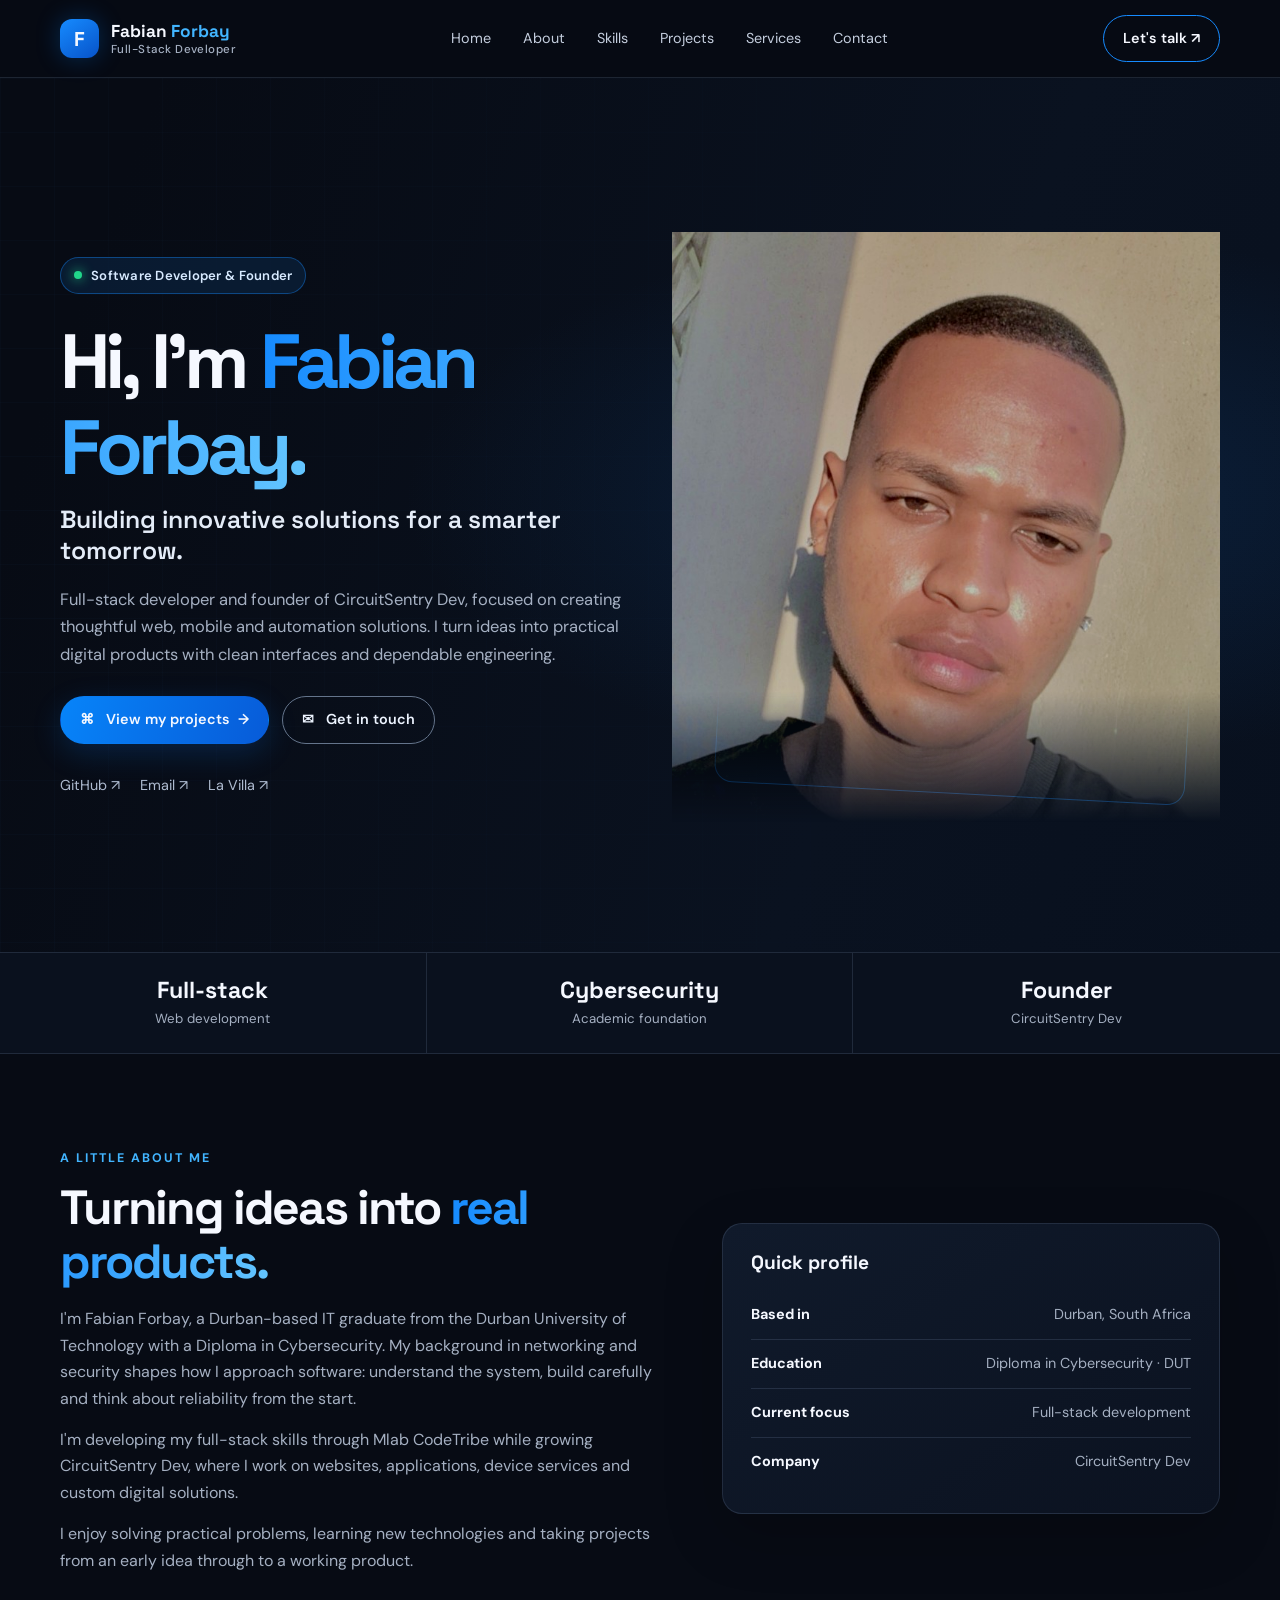
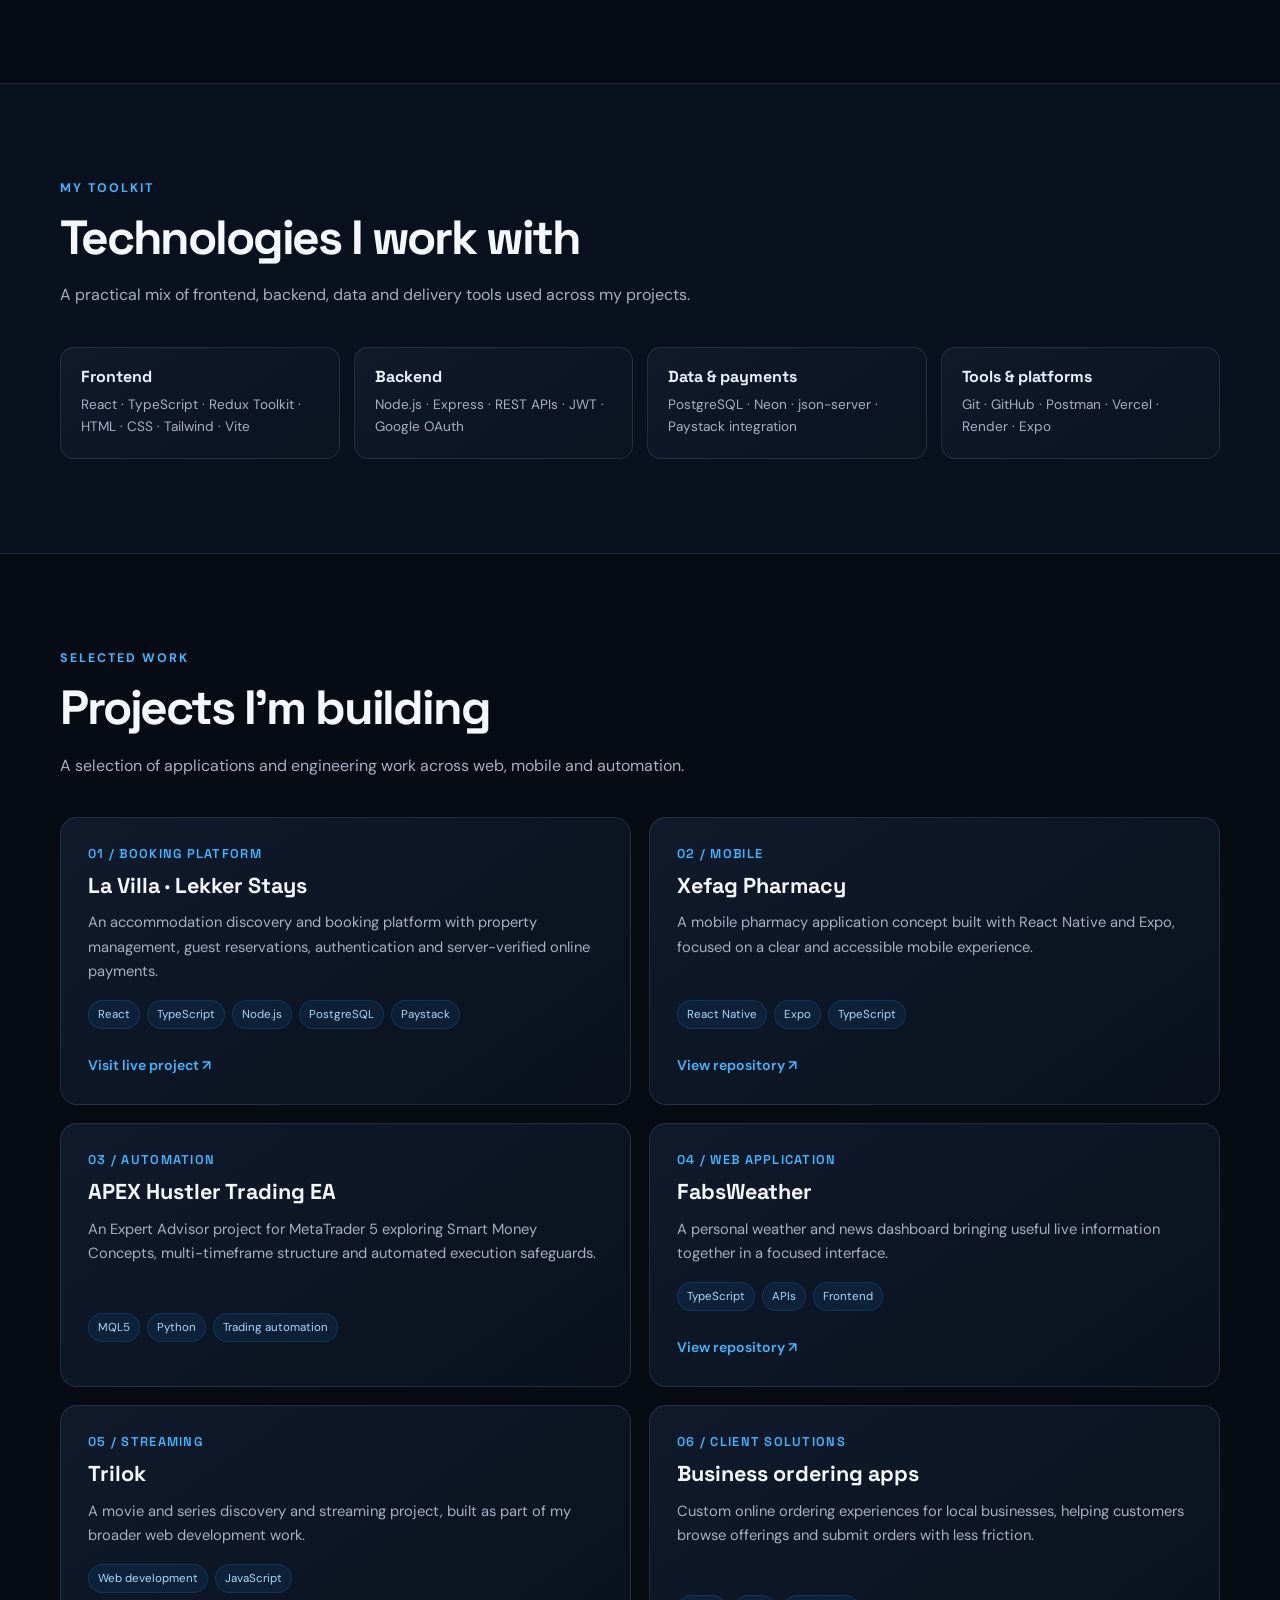
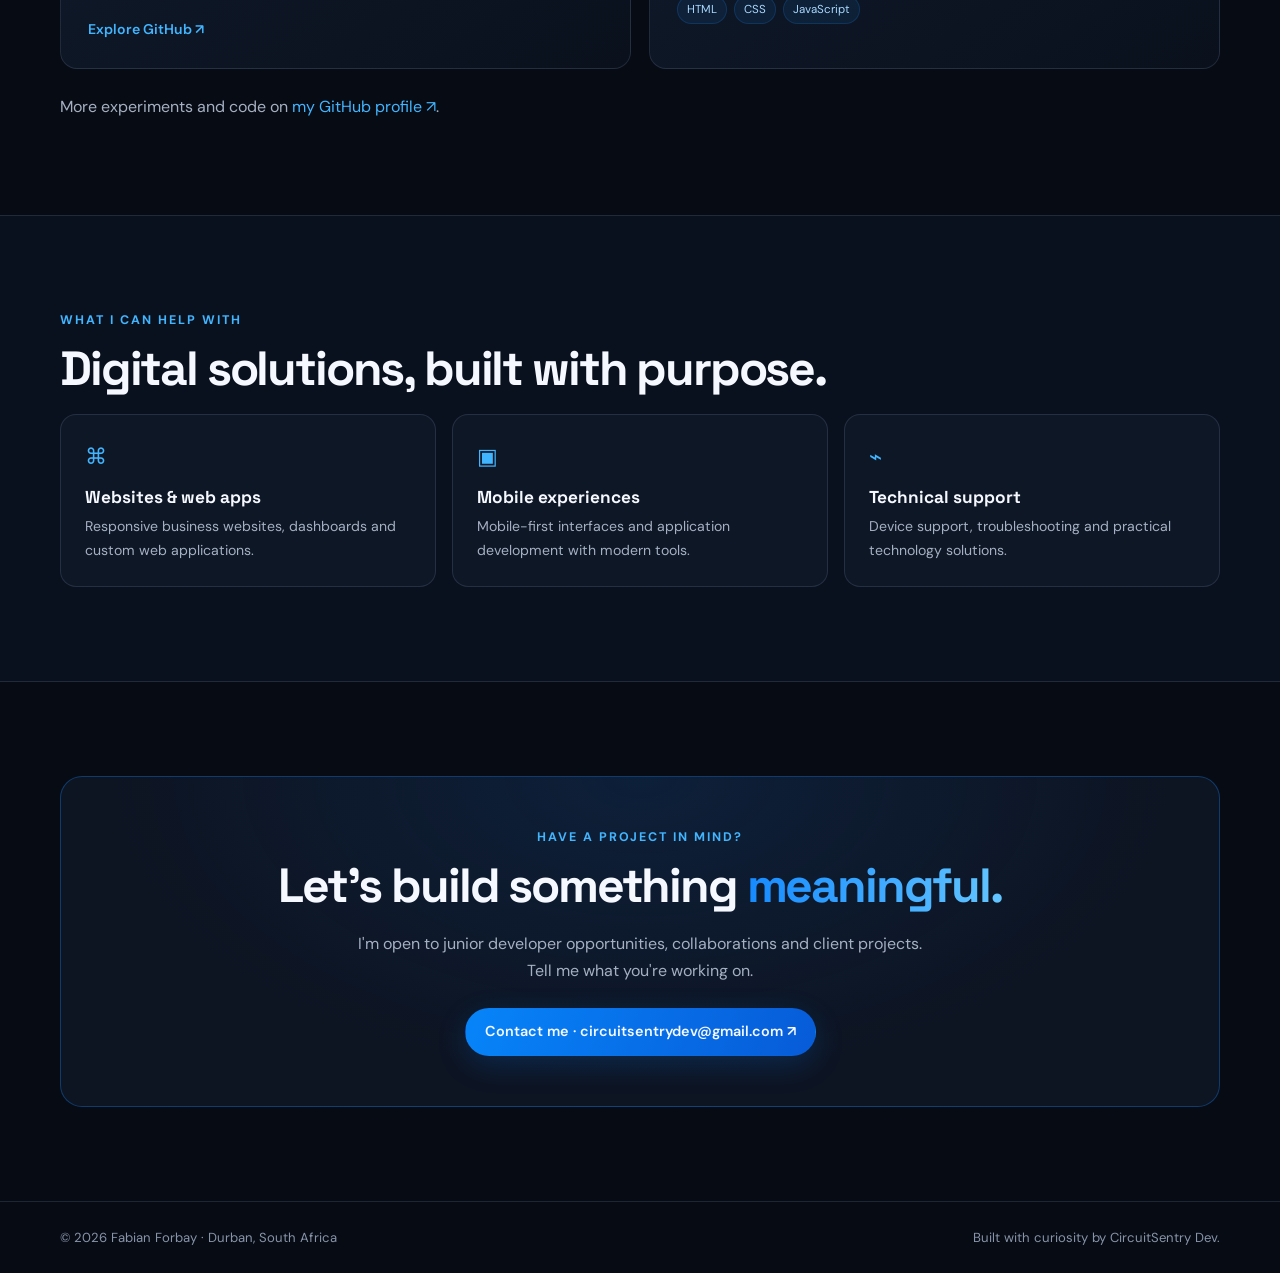
==== commit ce15b16a: "Redesign portfolio with dark blue developer theme" ====
--- a/index.html
+++ b/index.html
@@ -1,377 +1,139 @@
 <!DOCTYPE html>
 <html lang="en">
 <head>
-<meta charset="utf-8">
+<meta charset="UTF-8">
 <meta name="viewport" content="width=device-width, initial-scale=1">
-<title>Fabian Forbay | Full-Stack Developer & Cybersecurity Graduate, Durban</title>
-<meta name="description" content="IT graduate (DUT 2024) with a Diploma in Cybersecurity, full-stack developer trainee at Mlab CodeTribe, and founder of CircuitSentry Dev in Durban, South Africa.">
-<meta property="og:title" content="Fabian Forbay | Full-Stack Developer & Cybersecurity Graduate">
-<meta property="og:description" content="Websites, web apps and secure systems from Durban. Founder of CircuitSentry Dev.">
+<meta name="theme-color" content="#070b14">
+<title>Fabian Forbay | Full-Stack Developer & Founder</title>
+<meta name="description" content="Fabian Forbay is a Durban-based full-stack developer and founder of CircuitSentry Dev, building modern web, mobile and automation solutions.">
+<meta property="og:title" content="Fabian Forbay | Full-Stack Developer">
+<meta property="og:description" content="Building useful digital products with thoughtful engineering.">
 <link rel="preconnect" href="https://fonts.googleapis.com">
 <link rel="preconnect" href="https://fonts.gstatic.com" crossorigin>
-<link href="https://fonts.googleapis.com/css2?family=Bricolage+Grotesque:opsz,wght@12..96,500;12..96,800&family=Instrument+Sans:wght@400;500;600&display=swap" rel="stylesheet">
+<link href="https://fonts.googleapis.com/css2?family=DM+Sans:wght@400;500;600;700&family=Space+Grotesk:wght@400;500;600;700&display=swap" rel="stylesheet">
 <style>
-:root{
-  --board:#12372f; --board2:#0d2a24; --mask:#f1f4ef; --ink:#0c1f1a;
-  --copper:#c98a3b; --gold:#e3c06c; --muted:#53655f; --line:#cfd8d2;
-  --head:"Bricolage Grotesque","Trebuchet MS",sans-serif;
-  --body:"Instrument Sans","Segoe UI",system-ui,sans-serif;
-}
+:root{--bg:#070b14;--panel:#0d1422;--panel2:#101a2b;--line:rgba(148,173,211,.16);--blue:#168bff;--blue2:#42b5ff;--white:#f5f8ff;--muted:#a5b0c2;--font:"DM Sans",Arial,sans-serif;--display:"Space Grotesk",Arial,sans-serif}
 *{box-sizing:border-box;margin:0}
-html{scroll-behavior:smooth}
-body{font:17px/1.65 var(--body);color:var(--ink);background:var(--mask)}
-a{color:inherit}
-:focus-visible{outline:3px solid var(--copper);outline-offset:3px}
-.wrap{max-width:1080px;margin:0 auto;padding:0 24px}
-h1,h2,h3{font-family:var(--head);line-height:1.08}
-h2{font-size:clamp(1.9rem,4vw,2.8rem);font-weight:800;letter-spacing:-.02em;margin-bottom:28px}
-section{padding:84px 0}
-
-/* header */
-header{position:absolute;top:0;left:0;right:0;z-index:5}
-nav{display:flex;justify-content:space-between;align-items:center;flex-wrap:wrap;gap:12px;padding:22px 0}
-.logo{font:800 1.15rem var(--head);color:var(--mask);text-decoration:none}
-.logo b{color:var(--copper)}
-nav ul{display:flex;gap:22px;list-style:none;padding:0;flex-wrap:wrap}
-nav ul a{color:#c9d6d0;text-decoration:none;font-weight:500;font-size:.95rem}
-nav ul a:hover{color:var(--gold)}
-
-/* hero: a circuit board */
-.hero{background:var(--board);color:var(--mask);padding:130px 0 70px;
-  background-image:radial-gradient(circle at 1px 1px,rgba(227,192,108,.13) 1.5px,transparent 0);background-size:26px 26px}
-.hero .wrap{display:grid;grid-template-columns:1.05fr .95fr;gap:40px;align-items:center}
-.hero h1{font-size:clamp(2.6rem,6.2vw,4.6rem);font-weight:800;letter-spacing:-.03em}
-.hero p.lead{margin:22px 0 30px;font-size:1.15rem;color:#c9d6d0;max-width:34em}
-.btns{display:flex;gap:14px;flex-wrap:wrap}
-.btn{display:inline-block;padding:13px 24px;border-radius:6px;font-weight:600;text-decoration:none;border:2px solid var(--copper)}
-.btn.p{background:var(--copper);color:var(--board2)}
-.btn.p:hover{background:var(--gold);border-color:var(--gold)}
-.btn.s{color:var(--mask)}
-.btn.s:hover{background:rgba(201,138,59,.18)}
-.board svg{width:100%;height:auto;display:block}
-.trace{fill:none;stroke:var(--copper);stroke-width:3;stroke-linecap:round;stroke-linejoin:round;
-  stroke-dasharray:600;stroke-dashoffset:600;animation:route 2.2s ease-out .3s forwards}
-.trace:nth-of-type(2){animation-delay:.6s}.trace:nth-of-type(3){animation-delay:.9s}.trace:nth-of-type(4){animation-delay:1.2s}
-@keyframes route{to{stroke-dashoffset:0}}
-.pad{fill:var(--board2);stroke:var(--gold);stroke-width:3}
-.chip{fill:var(--board2);stroke:var(--gold);stroke-width:3}
-.silk{fill:var(--mask);font:600 15px var(--body)}
-.chiptxt{fill:var(--gold);font:800 26px var(--head)}
-@media(prefers-reduced-motion:reduce){.trace{animation:none;stroke-dashoffset:0}html{scroll-behavior:auto}}
-
-/* about */
-.about{display:grid;grid-template-columns:1fr 1fr;gap:48px}
-.photo{width:180px;height:180px;border-radius:50%;overflow:hidden;border:4px solid var(--copper);margin-bottom:24px;background:var(--board);display:flex;align-items:center;justify-content:center}
-.photo img{width:100%;height:100%;object-fit:cover;display:block}
-.photo span{font:800 3rem var(--head);color:var(--gold)}
-.about p+p{margin-top:16px}
-.facts{list-style:none;padding:0;border-left:4px solid var(--copper);padding-left:22px}
-.facts li{padding:10px 0;border-bottom:1px solid var(--line)}
-.facts li:last-child{border:0}
-.facts strong{display:block;font-family:var(--head);font-size:1.05rem}
-.facts span{color:var(--muted);font-size:.95rem}
-
-/* education: a real sequence, so a timeline */
-.edu{background:#e5ebe6}
-.tl{list-style:none;padding:0;position:relative;margin-left:10px}
-.tl:before{content:"";position:absolute;left:7px;top:6px;bottom:6px;width:3px;background:var(--copper)}
-.tl li{position:relative;padding:0 0 30px 40px}
-.tl li:before{content:"";position:absolute;left:0;top:6px;width:17px;height:17px;border-radius:50%;background:var(--mask);border:4px solid var(--board)}
-.tl li.now:before{background:var(--copper)}
-.tl h3{font-size:1.3rem}
-.tl .when{color:var(--copper);font-weight:600;font-size:.92rem}
-.tl p{color:var(--muted);max-width:40em}
-
-/* skills */
-.skills{display:grid;grid-template-columns:repeat(auto-fit,minmax(230px,1fr));gap:0;border:2px solid var(--board)}
-.skills div{padding:24px;border-right:2px solid var(--board)}
-.skills div:last-child{border-right:0}
-.skills h3{font-size:1.15rem;margin-bottom:10px;color:var(--board)}
-.skills ul{list-style:none;padding:0;color:var(--muted)}
-.skills li{padding:2px 0}
-
-/* company */
-.co{background:var(--board2);color:var(--mask)}
-.co .wrap{display:grid;grid-template-columns:1.2fr 1fr;gap:48px;align-items:center}
-.co h2{color:var(--gold)}
-.co p{color:#c9d6d0}
-.co p+p{margin-top:14px}
-.badge{border:2px solid var(--copper);border-radius:8px;padding:28px}
-.badge h3{font-size:1.5rem;color:var(--mask)}
-.badge p{margin-top:8px;font-size:.95rem}
-
-/* projects */
-.grid{display:grid;grid-template-columns:repeat(auto-fit,minmax(300px,1fr));gap:26px}
-.card{background:#fff;border:2px solid var(--board);padding:26px;display:flex;flex-direction:column}
-.card h3{font-size:1.35rem;margin-bottom:8px}
-.card p{color:var(--muted);flex:1}
-.tags{margin-top:16px}
-.tags{display:flex;gap:8px;flex-wrap:wrap;margin:16px 0}
-.tags span{background:var(--board);color:var(--mask);padding:3px 10px;border-radius:99px;font-size:.82rem}
-.card a{font-weight:600;color:var(--board);text-decoration-color:var(--copper);text-decoration-thickness:3px;text-underline-offset:4px}
-.feat{margin-bottom:26px;border-left:8px solid var(--copper)}
-.feat h3{font-size:1.8rem}
-.feat p{flex:none;max-width:52em}
-.links{display:flex;gap:22px;margin-top:4px}
-.more{margin-top:30px;color:var(--muted)}
-
-/* contact */
-.contact{background:var(--board);color:var(--mask);text-align:center}
-.contact h2{color:var(--gold)}
-.contact p{color:#c9d6d0;max-width:30em;margin:0 auto 28px}
-.contact .btns{justify-content:center}
-footer{background:var(--board2);color:#8fa39b;text-align:center;padding:22px;font-size:.9rem}
-
-@media(max-width:820px){
-  .hero .wrap,.about,.co .wrap{grid-template-columns:1fr}
-  .skills div{border-right:0;border-bottom:2px solid var(--board)}
-  .skills div:last-child{border-bottom:0}
-  section{padding:64px 0}
-}
-
-/* Professional polish */
-:root{--shadow:0 18px 45px rgba(12,31,26,.10)}
-body{letter-spacing:-.008em}
-header{position:absolute}
-nav{min-height:78px}
-nav ul{gap:clamp(10px,2vw,22px)}
-nav ul a{font-size:.9rem;transition:color .2s ease}
-.hero{min-height:650px;display:flex;align-items:center;padding:120px 0 76px;position:relative;overflow:hidden}
-.hero:after{content:"";position:absolute;width:420px;height:420px;border:1px solid rgba(227,192,108,.16);border-radius:50%;right:-170px;bottom:-240px;box-shadow:0 0 0 35px rgba(227,192,108,.035),0 0 0 70px rgba(227,192,108,.025);pointer-events:none}
-.hero .wrap{position:relative;z-index:1}
-.hero p.lead{line-height:1.75}
-.btn{transition:transform .2s ease,background .2s ease,border-color .2s ease}
-.btn:hover{transform:translateY(-3px)}
-section{scroll-margin-top:24px}
-#about .photo{width:220px;height:220px;border:5px solid #fff;outline:2px solid var(--copper);box-shadow:0 14px 35px rgba(12,31,26,.18);margin-bottom:30px}
-#about .photo img{object-position:center 28%;filter:saturate(.92) contrast(1.03)}
-.about>div:first-child{max-width:610px}
-.facts{align-self:center;background:rgba(255,255,255,.58);padding:22px 26px;border:1px solid var(--line);border-left:4px solid var(--copper);border-radius:0 12px 12px 0}
-.facts li{padding:15px 0}
-.edu{background:linear-gradient(135deg,#e9eee9,#f4f6f2)}
-.skills{border:1px solid #cbd6cf;border-radius:14px;overflow:hidden;background:#fff;box-shadow:var(--shadow)}
-.skills div{border-right:1px solid #e0e7e2;padding:28px}
-.skills h3{margin-bottom:14px}
-.skills li{padding:5px 0}
-.co{position:relative;overflow:hidden}
-.co .badge{background:rgba(255,255,255,.045);box-shadow:0 20px 55px rgba(0,0,0,.15);border-radius:14px}
-.grid{align-items:stretch}
-.card{border:1px solid #dce4de;border-radius:14px;padding:28px;box-shadow:0 8px 26px rgba(12,31,26,.055);transition:transform .22s ease,box-shadow .22s ease,border-color .22s ease}
-.card:hover{transform:translateY(-5px);box-shadow:0 18px 38px rgba(12,31,26,.12);border-color:var(--copper)}
-.feat{border:1px solid #dce4de;border-left:7px solid var(--copper);box-shadow:var(--shadow);padding:32px}
-.tags span{font-size:.78rem;letter-spacing:.01em}
-.links{flex-wrap:wrap}
-.contact{background-image:radial-gradient(circle at 1px 1px,rgba(227,192,108,.10) 1px,transparent 0);background-size:24px 24px}
-footer{letter-spacing:.02em}
-@media(max-width:820px){
- .hero{min-height:0;padding:132px 0 64px}
- .hero .wrap{gap:24px}
- .board{max-width:480px;margin:0 auto}
- nav{align-items:flex-start}
- nav ul{gap:10px 16px}
- nav ul a{font-size:.86rem}
-}
-@media(max-width:520px){
- .wrap{padding:0 19px}
- nav{padding:18px 0}
- nav ul{width:100%;gap:8px 14px}
- nav ul a{font-size:.8rem}
- .hero{padding-top:155px}
- .hero h1{font-size:clamp(2.45rem,12vw,3.5rem)}
- .hero p.lead{font-size:1.02rem}
- #about .photo{width:190px;height:190px}
- .grid{grid-template-columns:1fr}
- .card,.feat{padding:23px}
- section{padding:58px 0}
-}
-
+html{scroll-behavior:smooth;scroll-padding-top:88px}
+body{font-family:var(--font);background:var(--bg);color:var(--white);line-height:1.65;overflow-x:hidden}
+a{color:inherit;text-decoration:none}
+a:focus-visible{outline:3px solid var(--blue2);outline-offset:4px}
+.wrap{width:min(1160px,calc(100% - 48px));margin:auto}
+header{height:78px;position:sticky;top:0;z-index:20;background:rgba(7,11,20,.88);backdrop-filter:blur(18px);border-bottom:1px solid var(--line)}
+nav{height:100%;display:flex;align-items:center;justify-content:space-between;gap:28px}
+.brand{display:flex;align-items:center;gap:12px;font:700 1.08rem var(--display);white-space:nowrap}
+.brand-mark{width:39px;height:39px;display:grid;place-items:center;border-radius:12px;background:linear-gradient(145deg,#168bff,#0753c9);font:700 1.25rem var(--display);box-shadow:0 0 24px #087fff45}
+.brand span span{color:var(--blue2)}
+.brand small{display:block;font:500 .72rem var(--font);color:var(--muted);letter-spacing:.04em}
+nav ul{display:flex;gap:clamp(14px,2.5vw,32px);list-style:none;padding:0}
+nav ul a{font-size:.9rem;color:#c4cede;transition:color .2s}
+nav ul a:hover{color:var(--blue2)}
+.nav-cta,.button{display:inline-flex;align-items:center;justify-content:center;gap:10px;padding:11px 19px;border-radius:999px;border:1px solid var(--blue);font-weight:600;font-size:.9rem;transition:.2s}
+.nav-cta:hover,.button.outline:hover{background:#168bff18;transform:translateY(-2px)}
+.hero{position:relative;isolation:isolate;min-height:650px;display:flex;align-items:center;overflow:hidden;background:radial-gradient(ellipse at 78% 48%,#0d3b7060 0,transparent 42%),linear-gradient(110deg,#070b14 10%,#0a1220 68%,#08101e)}
+.hero:before{content:"";position:absolute;inset:0;z-index:-1;opacity:.22;background-image:linear-gradient(rgba(70,137,220,.12) 1px,transparent 1px),linear-gradient(90deg,rgba(70,137,220,.12) 1px,transparent 1px);background-size:54px 54px;mask-image:linear-gradient(90deg,#000,transparent 90%)}
+.hero-inner{display:grid;grid-template-columns:1.03fr .97fr;align-items:center;gap:30px;min-height:650px;padding:60px 0 36px}
+.hero-copy{position:relative;z-index:2;padding:22px 0}
+.eyebrow{display:inline-flex;align-items:center;gap:9px;padding:7px 13px;border:1px solid #168bff66;background:#0c2340a8;border-radius:99px;color:#d8eaff;font-size:.82rem;font-weight:600;letter-spacing:.02em}
+.eyebrow i{width:8px;height:8px;background:#21d68a;border-radius:50%;box-shadow:0 0 12px #21d68a}
+h1,h2,h3{font-family:var(--display);line-height:1.12}
+h1{font-size:clamp(3rem,6vw,5.25rem);letter-spacing:-.065em;margin:24px 0 14px;max-width:680px}
+.gradient{background:linear-gradient(90deg,#168bff,#63c5ff);background-clip:text;-webkit-background-clip:text;color:transparent}
+.role{font:600 clamp(1.15rem,2.1vw,1.55rem) var(--display);color:#e4ecf8}
+.lead{max-width:590px;color:var(--muted);font-size:1.03rem;margin:20px 0 28px}
+.actions{display:flex;gap:13px;flex-wrap:wrap}
+.button.primary{background:linear-gradient(110deg,#0784f9,#075bd8);border-color:transparent;box-shadow:0 9px 30px #087fff30}
+.button.primary:hover{transform:translateY(-3px);box-shadow:0 13px 36px #087fff55}
+.button.outline{border-color:#64748b;color:#edf4ff}
+.socials{display:flex;gap:20px;margin-top:30px;color:#aebbd0;font-size:.9rem}
+.socials a:hover{color:var(--blue2)}
+.hero-photo{height:590px;position:relative;align-self:end;display:flex;align-items:flex-end;justify-content:center}
+.hero-photo:before{content:"";position:absolute;width:min(92%,500px);height:min(92%,500px);bottom:32px;border-radius:50%;background:radial-gradient(circle,#087fff4a 0,rgba(8,127,255,.10) 45%,transparent 70%);filter:blur(15px)}
+.hero-photo img{position:relative;z-index:1;width:100%;height:100%;object-fit:cover;object-position:center 25%;mask-image:linear-gradient(to bottom,#000 78%,transparent 100%);filter:contrast(1.03) saturate(.94)}
+.hero-photo .photo-frame{position:absolute;z-index:0;inset:40px 4% 28px 10%;border:1px solid #168bff55;border-radius:48% 48% 18px 18px;transform:rotate(3deg);background:linear-gradient(140deg,#168bff15,transparent)}
+.stats{display:grid;grid-template-columns:repeat(3,1fr);border-top:1px solid var(--line);border-bottom:1px solid var(--line);background:#0a111e}
+.stat{padding:22px 18px;text-align:center;border-right:1px solid var(--line)}
+.stat:last-child{border:0}
+.stat strong{display:block;font:700 1.45rem var(--display);color:var(--white)}
+.stat span{font-size:.83rem;color:var(--muted)}
+section{padding:94px 0}
+.section-kicker{color:var(--blue2);font-size:.78rem;font-weight:700;letter-spacing:.16em;text-transform:uppercase;margin-bottom:12px}
+.section-title{font-size:clamp(2rem,4vw,3rem);letter-spacing:-.045em;margin-bottom:18px}
+.section-intro{max-width:680px;color:var(--muted);margin-bottom:38px}
+.about-grid{display:grid;grid-template-columns:1.1fr .9fr;gap:54px;align-items:center}
+.about-copy p{color:var(--muted);margin:0 0 15px}
+.about-panel{padding:28px;border:1px solid var(--line);border-radius:20px;background:linear-gradient(145deg,#101a2b,#0b1220);box-shadow:0 22px 60px #0003}
+.about-panel h3{font-size:1.2rem;margin-bottom:18px}
+.fact{display:flex;justify-content:space-between;gap:18px;padding:12px 0;border-bottom:1px solid var(--line);font-size:.9rem}
+.fact:last-child{border:0}.fact span{color:var(--muted);text-align:right}
+.skills{background:#0a111e;border-top:1px solid var(--line);border-bottom:1px solid var(--line)}
+.skill-grid{display:grid;grid-template-columns:repeat(4,1fr);gap:14px}
+.skill{padding:20px;border:1px solid var(--line);border-radius:14px;background:linear-gradient(145deg,#101a2b,#0b1220)}
+.skill h3{font-size:1rem;margin-bottom:8px;color:#eaf3ff}
+.skill p{font-size:.85rem;color:var(--muted)}
+.project-grid{display:grid;grid-template-columns:repeat(2,1fr);gap:18px}
+.project{padding:27px;border:1px solid var(--line);border-radius:17px;background:linear-gradient(145deg,#101a2b,#0a111d);display:flex;flex-direction:column;min-height:230px;transition:.22s}
+.project:hover{transform:translateY(-5px);border-color:#168bff88;box-shadow:0 18px 40px #0004}
+.project .number{color:var(--blue2);font:600 .8rem var(--display);letter-spacing:.1em}
+.project h3{font-size:1.35rem;margin:12px 0}
+.project p{color:var(--muted);font-size:.92rem;flex:1}
+.tags{display:flex;flex-wrap:wrap;gap:7px;margin:17px 0}
+.tags span{font-size:.72rem;padding:4px 9px;border-radius:99px;background:#168bff17;color:#a9d8ff;border:1px solid #168bff30}
+.project a{color:var(--blue2);font-weight:600;font-size:.88rem;margin-top:8px}
+.services{background:#0a111e;border-block:1px solid var(--line)}
+.service-grid{display:grid;grid-template-columns:repeat(3,1fr);gap:16px}
+.service{padding:24px;border:1px solid var(--line);border-radius:16px;background:#0e1726}
+.service .icon{font-size:1.4rem;color:var(--blue2)}
+.service h3{font-size:1.08rem;margin:12px 0 8px}
+.service p{color:var(--muted);font-size:.88rem}
+.contact-box{padding:50px 28px;border:1px solid #168bff55;border-radius:22px;text-align:center;background:radial-gradient(ellipse at 50% 0,#0d3b704d,transparent 65%),#0d1422}
+.contact-box p{max-width:570px;margin:0 auto 24px;color:var(--muted)}
+footer{padding:25px 0;border-top:1px solid var(--line);color:#8794a9;font-size:.82rem}
+.footer-inner{display:flex;justify-content:space-between;gap:20px;flex-wrap:wrap}
+@media(max-width:900px){.hero-inner{grid-template-columns:1fr .8fr;gap:0}.hero-photo{height:500px}.skill-grid{grid-template-columns:repeat(2,1fr)}.about-grid{gap:30px}}
+@media(max-width:680px){header{height:auto;min-height:70px}nav{padding:14px 0;flex-wrap:wrap;gap:12px}.brand{font-size:1rem}nav ul{order:3;width:100%;overflow-x:auto;padding:3px 0 8px;gap:20px}nav ul a{white-space:nowrap;font-size:.82rem}.nav-cta{font-size:.78rem;padding:9px 12px}.hero-inner{grid-template-columns:1fr;padding:50px 0 0;gap:0;min-height:0}.hero-copy{padding:18px 0 10px}.hero-photo{height:390px;max-width:440px;width:100%;margin:auto}.hero-photo .photo-frame{inset:25px 6% 18px}.hero-photo img{object-position:center 22%}.stats{grid-template-columns:repeat(3,1fr)}.stat{padding:16px 6px}.stat strong{font-size:1.1rem}.stat span{font-size:.68rem}section{padding:68px 0}.about-grid,.project-grid,.service-grid{grid-template-columns:1fr}.skill-grid{grid-template-columns:repeat(2,1fr)}.about-panel{padding:22px}.contact-box{padding:38px 20px}}
+@media(max-width:380px){.wrap{width:calc(100% - 32px)}h1{font-size:2.7rem}.hero-photo{height:330px}.actions .button{width:100%}.skill-grid{grid-template-columns:1fr 1fr}}
+@media(prefers-reduced-motion:reduce){html{scroll-behavior:auto}*,*:before,*:after{transition:none!important}}
 </style>
 </head>
 <body>
-
-<header>
-  <nav class="wrap" aria-label="Main">
-    <a class="logo" href="#top">Fabian Forbay<b>.</b></a>
-    <ul>
-      <li><a href="#about">About</a></li>
-      <li><a href="#journey">Journey</a></li>
-      <li><a href="#skills">Skills</a></li>
-      <li><a href="#company">CircuitSentry Dev</a></li>
-      <li><a href="#projects">Projects</a></li>
-      <li><a href="#contact">Contact</a></li>
-    </ul>
-  </nav>
-</header>
-
-<main id="top">
-<section class="hero">
-  <div class="wrap">
-    <div>
-      <h1>I build software, and I know how to break it first.</h1>
-      <p class="lead">IT graduate (DUT, 2024) with a Diploma in Cybersecurity, training as a full-stack developer at Mlab CodeTribe, and founder of CircuitSentry Dev in Durban. I ship live products, including a booking platform with online payments.</p>
-      <div class="btns">
-        <a class="btn p" href="#projects">See my projects</a>
-        <a class="btn s" href="#contact">Work with me</a>
-      </div>
-    </div>
-    <div class="board" aria-hidden="true">
-      <svg viewBox="0 0 520 420">
-        <path class="trace" d="M260 190V90H120"/>
-        <path class="trace" d="M300 210H400V110"/>
-        <path class="trace" d="M220 230H110V330"/>
-        <path class="trace" d="M260 250V340H400"/>
-        <rect class="chip" x="210" y="170" width="100" height="100" rx="8"/>
-        <text class="chiptxt" x="260" y="230" text-anchor="middle">&lt;/&gt;</text>
-        <circle class="pad" cx="120" cy="90" r="11"/><text class="silk" x="100" y="68">Networking</text>
-        <circle class="pad" cx="400" cy="110" r="11"/><text class="silk" x="345" y="86">Cybersecurity</text>
-        <circle class="pad" cx="110" cy="330" r="11"/><text class="silk" x="70" y="362">Device repair</text>
-        <circle class="pad" cx="400" cy="340" r="11"/><text class="silk" x="355" y="372">Full-stack</text>
-      </svg>
-    </div>
-  </div>
-</section>
-
-<section id="about">
-  <div class="wrap about">
-    <div>
-      <div class="photo"><img src="fabian.jpg" alt="Fabian Forbay" width="180" height="180" onerror="this.replaceWith(Object.assign(document.createElement('span'),{textContent:'FF'}))"></div>
-      <h2>Hardware to web, all in one head</h2>
-      <p>I'm Fabian Forbay, an IT graduate from the Durban University of Technology (2024). I studied networking and cybersecurity, so I think about how systems connect and how they fail before I write a line of code.</p>
-      <p>Today I'm a full-stack developer (digital solutions) trainee at Mlab CodeTribe, building real applications. I also run CircuitSentry Dev, my own fully registered company, where I fix devices and build websites and custom software for local businesses.</p>
-    </div>
-    <ul class="facts">
-      <li><strong>Based in</strong><span>Durban, KwaZulu-Natal, South Africa</span></li>
-      <li><strong>Studied</strong><span>IT, Durban University of Technology, 2024</span></li>
-      <li><strong>Training</strong><span>Full-Stack Developer, Mlab CodeTribe</span></li>
-      <li><strong>Founder</strong><span>CircuitSentry Dev (registered Pty Ltd)</span></li>
-    </ul>
-  </div>
-</section>
-
-<section id="journey" class="edu">
-  <div class="wrap">
-    <h2>How I got here</h2>
-    <ol class="tl">
-      <li><span class="when">Before 2024</span><h3>Networking Essentials</h3><p>The foundation: how devices, routers and protocols talk to each other.</p></li>
-      <li><span class="when">Before 2024</span><h3>Cybersecurity</h3><p>Threats, defences and safe system design.</p></li>
-      <li><span class="when">2024</span><h3>Diploma in Cybersecurity and IT graduate, DUT</h3><p>Graduated from the Durban University of Technology with a Diploma in Cybersecurity.</p></li>
-      <li class="now"><span class="when">Now</span><h3>Full-Stack Developer Trainee, Mlab CodeTribe</h3><p>Digital solutions training: building and shipping full-stack applications.</p></li>
-    </ol>
-  </div>
-</section>
-
-<section id="skills">
-  <div class="wrap">
-    <h2>What I work with</h2>
-    <div class="skills">
-      <div><h3>Frontend</h3><ul><li>React, TypeScript, Redux Toolkit</li><li>HTML, CSS, Tailwind CSS, Vite</li><li>React Native and Expo</li></ul></div>
-      <div><h3>Backend and data</h3><ul><li>Node.js, Express, REST APIs</li><li>PostgreSQL (Neon)</li><li>JWT and Google OAuth, Paystack</li></ul></div>
-      <div><h3>Security and networks</h3><ul><li>Cybersecurity fundamentals</li><li>Networking Essentials</li><li>Protected routes, server-side payment checks</li></ul></div>
-      <div><h3>Delivery</h3><ul><li>Git and GitHub</li><li>Vercel and Render deployment</li><li>Postman API testing</li></ul></div>
-    </div>
-  </div>
-</section>
-
-<section id="company" class="co">
-  <div class="wrap">
-    <div>
-      <h2>I run my own company</h2>
-      <p>CircuitSentry Dev is my fully registered company in Durban. It started with repairing cellphones and devices, and grew into building websites and custom software for clients.</p>
-      <p>That means I already work with real clients, real deadlines and real feedback. La Villa, my accommodation booking platform, is live and built under CircuitSentry Dev.</p>
-    </div>
-    <div class="badge">
-      <h3>CircuitSentry (Pty) Ltd</h3>
-      <p>Device repair, websites, web apps and custom software. Durban, KwaZulu-Natal.</p>
-    </div>
-  </div>
-</section>
-
-<section id="projects">
-  <div class="wrap">
-    <h2>Projects</h2>
-    <article class="card feat">
-      <div>
-        <h3>La Villa: Lekker Stays</h3>
-        <p>A live accommodation discovery and booking platform for South Africa. Guests search by destination, price and rating, save favourites, sign in with Google and pay online through Paystack. Reservations are only confirmed after the server verifies the payment. Admins get a secure dashboard to manage properties, photos, room types, customers and bookings.</p>
-        <div class="tags"><span>React</span><span>TypeScript</span><span>Redux Toolkit</span><span>Node.js</span><span>Express</span><span>PostgreSQL</span><span>JWT</span><span>Google OAuth</span><span>Paystack</span></div>
-        <p class="links"><a href="https://la-villa-nu.vercel.app/">Live site</a><a href="https://github.com/circuitsentrydev-netizen/La-Villa">GitHub</a></p>
-      </div>
-    </article>
-    <div class="grid">
-      <article class="card">
-        <h3>Shopping List App</h3>
-        <p>Create lists, manage items, filter by category, search, edit, delete and share a list. Includes user registration backed by json-server.</p>
-        <div class="tags"><span>React</span><span>TypeScript</span><span>Tailwind CSS</span><span>Vite</span></div>
-        <p class="links"><a href="https://github.com/circuitsentrydev-netizen/shopping-list-app">GitHub</a></p>
-      </article>
-      <article class="card">
-        <h3>Xefag Pharmacy</h3>
-        <p>A mobile pharmacy app built with Expo and React Native.</p>
-        <div class="tags"><span>React Native</span><span>Expo</span><span>TypeScript</span></div>
-        <p class="links"><a href="https://github.com/circuitsentrydev-netizen/xefag-pharmacy">GitHub</a></p>
-      </article>
-      <article class="card">
-        <h3>CircuitSentry Order App</h3>
-        <p>An online ordering web app so repair and development clients can place orders easily. A fully functional frontend that works on every device.</p>
-        <div class="tags"><span>HTML</span><span>CSS</span><span>JavaScript</span></div>
-      </article>
-      <article class="card">
-        <h3>Grill Craft Ordering App</h3>
-        <p>A complete ordering experience for Grill Craft, a Durban braai and grill business, built from the business's own promo flyers.</p>
-        <div class="tags"><span>HTML</span><span>CSS</span><span>JavaScript</span></div>
-      </article>
-      <article class="card">
-        <h3>Mnce's App</h3>
-        <p>An online food ordering system built for Mnce. Customers browse the menu and place orders online.</p>
-        <div class="tags"><span>Web app</span><span>Online ordering</span></div>
-      </article>
-      <article class="card">
-        <h3>APEX Hustler Trading EA</h3>
-        <p>An automated trading Expert Advisor for MetaTrader 5, based on Smart Money Concepts. Closed-bar, non-repainting logic across multiple symbols.</p>
-        <div class="tags"><span>MQL5</span><span>Python</span><span>Automation</span></div>
-      </article>
-      <article class="card">
-        <h3>Library API</h3>
-        <p>A REST API for a community library. Full CRUD for authors and books, request logging, and strict payload validation with express-validator.</p>
-        <div class="tags"><span>Node.js</span><span>Express</span><span>TypeScript</span></div>
-        <p class="links"><a href="https://github.com/circuitsentrydev-netizen/library-api">GitHub</a></p>
-      </article>
-      <article class="card">
-        <h3>Library Management System</h3>
-        <p>A PostgreSQL database design for a library, built in sprints with setup steps documented for pgAdmin.</p>
-        <div class="tags"><span>PostgreSQL</span><span>SQL</span><span>pgAdmin</span></div>
-        <p class="links"><a href="https://github.com/circuitsentrydev-netizen/-Library-Management-System-PostgreSQL-">GitHub</a></p>
-      </article>
-      <article class="card">
-        <h3>Weather and News Dashboard</h3>
-        <p>A personal dashboard that brings weather and news together in one place.</p>
-        <div class="tags"><span>TypeScript</span><span>APIs</span></div>
-        <p class="links"><a href="https://github.com/circuitsentrydev-netizen/My-Weather-News-Dashboard">GitHub</a></p>
-      </article>
-      <article class="card">
-        <h3>Collaborative Review App</h3>
-        <p>A TypeScript project focused on handling asynchronous work in a review workflow.</p>
-        <div class="tags"><span>TypeScript</span><span>Async</span></div>
-        <p class="links"><a href="https://github.com/circuitsentrydev-netizen/code_collaborative_review">GitHub</a></p>
-      </article>
-    </div>
-    <p class="more">All repositories on <a href="https://github.com/circuitsentrydev-netizen">GitHub</a>.</p>
-  </div>
-</section>
-
-<section id="contact" class="contact">
-  <div class="wrap">
-    <h2>Need a website, an app, or a device fixed?</h2>
-    <p>I'm open to junior developer roles and client projects. Send me a message and I'll reply quickly.</p>
-    <div class="btns">
-      <a class="btn p" href="mailto:circuitsentrydev@gmail.com">Email me</a>
-      <a class="btn s" href="https://github.com/circuitsentrydev-netizen">GitHub</a>
-      <a class="btn s" href="https://la-villa-nu.vercel.app/">Live project</a>
-    </div>
-  </div>
-</section>
+<header><nav class="wrap" aria-label="Main navigation">
+<a class="brand" href="#home"><span class="brand-mark">F</span><span>Fabian <span>Forbay</span><small>Full-Stack Developer</small></span></a>
+<ul><li><a href="#home">Home</a></li><li><a href="#about">About</a></li><li><a href="#skills">Skills</a></li><li><a href="#projects">Projects</a></li><li><a href="#services">Services</a></li><li><a href="#contact">Contact</a></li></ul>
+<a class="nav-cta" href="mailto:circuitsentrydev@gmail.com">Let's talk ↗</a>
+</nav></header>
+<main>
+<section class="hero" id="home"><div class="wrap hero-inner">
+<div class="hero-copy">
+<div class="eyebrow"><i></i> Software Developer & Founder</div>
+<h1>Hi, I'm <span class="gradient">Fabian Forbay.</span></h1>
+<div class="role">Building innovative solutions for a smarter tomorrow.</div>
+<p class="lead">Full-stack developer and founder of CircuitSentry Dev, focused on creating thoughtful web, mobile and automation solutions. I turn ideas into practical digital products with clean interfaces and dependable engineering.</p>
+<div class="actions"><a class="button primary" href="#projects">⌘ &nbsp; View my projects&nbsp; →</a><a class="button outline" href="#contact">✉ &nbsp; Get in touch</a></div>
+<div class="socials"><a href="https://github.com/circuitsentrydev-netizen" target="_blank" rel="noreferrer">GitHub ↗</a><a href="mailto:circuitsentrydev@gmail.com">Email ↗</a><a href="https://la-villa-nu.vercel.app/" target="_blank" rel="noreferrer">La Villa ↗</a></div>
+</div>
+<div class="hero-photo"><div class="photo-frame"></div><img src="fabian.jpg" alt="Portrait of Fabian Forbay" fetchpriority="high"></div>
+</div></section>
+<div class="stats"><div class="wrap" style="display:contents"><div class="stat"><strong>Full-stack</strong><span>Web development</span></div><div class="stat"><strong>Cybersecurity</strong><span>Academic foundation</span></div><div class="stat"><strong>Founder</strong><span>CircuitSentry Dev</span></div></div></div>
+<section id="about"><div class="wrap about-grid"><div class="about-copy"><div class="section-kicker">A little about me</div><h2 class="section-title">Turning ideas into <span class="gradient">real products.</span></h2><p>I'm Fabian Forbay, a Durban-based IT graduate from the Durban University of Technology with a Diploma in Cybersecurity. My background in networking and security shapes how I approach software: understand the system, build carefully and think about reliability from the start.</p><p>I'm developing my full-stack skills through Mlab CodeTribe while growing CircuitSentry Dev, where I work on websites, applications, device services and custom digital solutions.</p><p>I enjoy solving practical problems, learning new technologies and taking projects from an early idea through to a working product.</p></div>
+<div class="about-panel"><h3>Quick profile</h3><div class="fact"><strong>Based in</strong><span>Durban, South Africa</span></div><div class="fact"><strong>Education</strong><span>Diploma in Cybersecurity · DUT</span></div><div class="fact"><strong>Current focus</strong><span>Full-stack development</span></div><div class="fact"><strong>Company</strong><span>CircuitSentry Dev</span></div></div>
+</div></section>
+<section class="skills" id="skills"><div class="wrap"><div class="section-kicker">My toolkit</div><h2 class="section-title">Technologies I work with</h2><p class="section-intro">A practical mix of frontend, backend, data and delivery tools used across my projects.</p><div class="skill-grid">
+<div class="skill"><h3>Frontend</h3><p>React · TypeScript · Redux Toolkit · HTML · CSS · Tailwind · Vite</p></div>
+<div class="skill"><h3>Backend</h3><p>Node.js · Express · REST APIs · JWT · Google OAuth</p></div>
+<div class="skill"><h3>Data & payments</h3><p>PostgreSQL · Neon · json-server · Paystack integration</p></div>
+<div class="skill"><h3>Tools & platforms</h3><p>Git · GitHub · Postman · Vercel · Render · Expo</p></div>
+</div></div></section>
+<section id="projects"><div class="wrap"><div class="section-kicker">Selected work</div><h2 class="section-title">Projects I'm building</h2><p class="section-intro">A selection of applications and engineering work across web, mobile and automation.</p><div class="project-grid">
+<article class="project"><span class="number">01 / BOOKING PLATFORM</span><h3>La Villa · Lekker Stays</h3><p>An accommodation discovery and booking platform with property management, guest reservations, authentication and server-verified online payments.</p><div class="tags"><span>React</span><span>TypeScript</span><span>Node.js</span><span>PostgreSQL</span><span>Paystack</span></div><a href="https://la-villa-nu.vercel.app/" target="_blank" rel="noreferrer">Visit live project ↗</a></article>
+<article class="project"><span class="number">02 / MOBILE</span><h3>Xefag Pharmacy</h3><p>A mobile pharmacy application concept built with React Native and Expo, focused on a clear and accessible mobile experience.</p><div class="tags"><span>React Native</span><span>Expo</span><span>TypeScript</span></div><a href="https://github.com/circuitsentrydev-netizen/xefag-pharmacy" target="_blank" rel="noreferrer">View repository ↗</a></article>
+<article class="project"><span class="number">03 / AUTOMATION</span><h3>APEX Hustler Trading EA</h3><p>An Expert Advisor project for MetaTrader 5 exploring Smart Money Concepts, multi-timeframe structure and automated execution safeguards.</p><div class="tags"><span>MQL5</span><span>Python</span><span>Trading automation</span></div></article>
+<article class="project"><span class="number">04 / WEB APPLICATION</span><h3>FabsWeather</h3><p>A personal weather and news dashboard bringing useful live information together in a focused interface.</p><div class="tags"><span>TypeScript</span><span>APIs</span><span>Frontend</span></div><a href="https://github.com/circuitsentrydev-netizen/FabsWeather-m" target="_blank" rel="noreferrer">View repository ↗</a></article>
+<article class="project"><span class="number">05 / STREAMING</span><h3>Trilok</h3><p>A movie and series discovery and streaming project, built as part of my broader web development work.</p><div class="tags"><span>Web development</span><span>JavaScript</span></div><a href="https://github.com/circuitsentrydev-netizen" target="_blank" rel="noreferrer">Explore GitHub ↗</a></article>
+<article class="project"><span class="number">06 / CLIENT SOLUTIONS</span><h3>Business ordering apps</h3><p>Custom online ordering experiences for local businesses, helping customers browse offerings and submit orders with less friction.</p><div class="tags"><span>HTML</span><span>CSS</span><span>JavaScript</span></div></article>
+</div><p style="margin-top:25px;color:var(--muted)">More experiments and code on <a href="https://github.com/circuitsentrydev-netizen" style="color:var(--blue2)">my GitHub profile ↗</a>.</p></div></section>
+<section class="services" id="services"><div class="wrap"><div class="section-kicker">What I can help with</div><h2 class="section-title">Digital solutions, built with purpose.</h2><div class="service-grid"><article class="service"><div class="icon">⌘</div><h3>Websites & web apps</h3><p>Responsive business websites, dashboards and custom web applications.</p></article><article class="service"><div class="icon">▣</div><h3>Mobile experiences</h3><p>Mobile-first interfaces and application development with modern tools.</p></article><article class="service"><div class="icon">⌁</div><h3>Technical support</h3><p>Device support, troubleshooting and practical technology solutions.</p></article></div></div></section>
+<section id="contact"><div class="wrap"><div class="contact-box"><div class="section-kicker">Have a project in mind?</div><h2 class="section-title">Let's build something <span class="gradient">meaningful.</span></h2><p>I'm open to junior developer opportunities, collaborations and client projects. Tell me what you're working on.</p><a class="button primary" href="mailto:circuitsentrydev@gmail.com">Contact me · circuitsentrydev@gmail.com ↗</a></div></div></section>
 </main>
-
-<footer>&copy; 2026 Fabian Forbay. Built in Durban. CircuitSentry Dev.</footer>
-</body>
-</html>
+<footer><div class="wrap footer-inner"><span>© 2026 Fabian Forbay · Durban, South Africa</span><span>Built with curiosity by CircuitSentry Dev.</span></div></footer>
+</body></html>
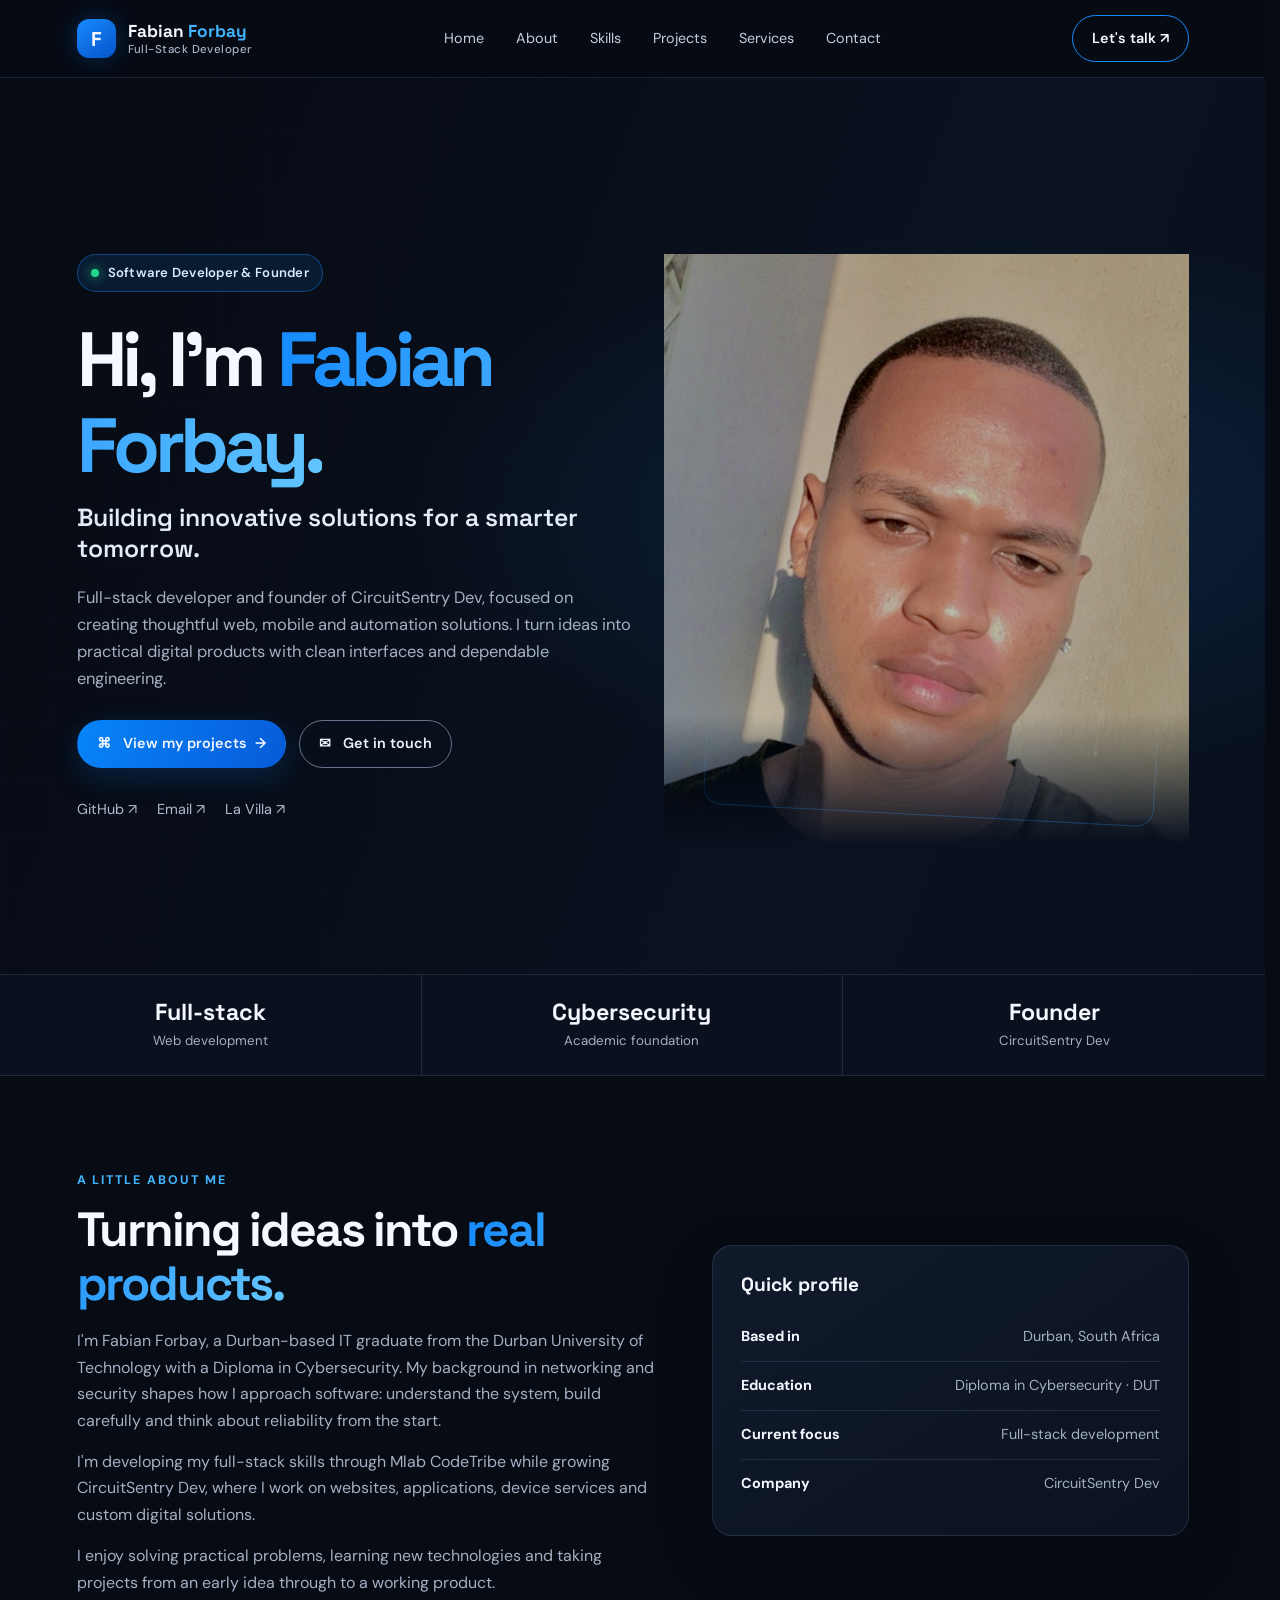
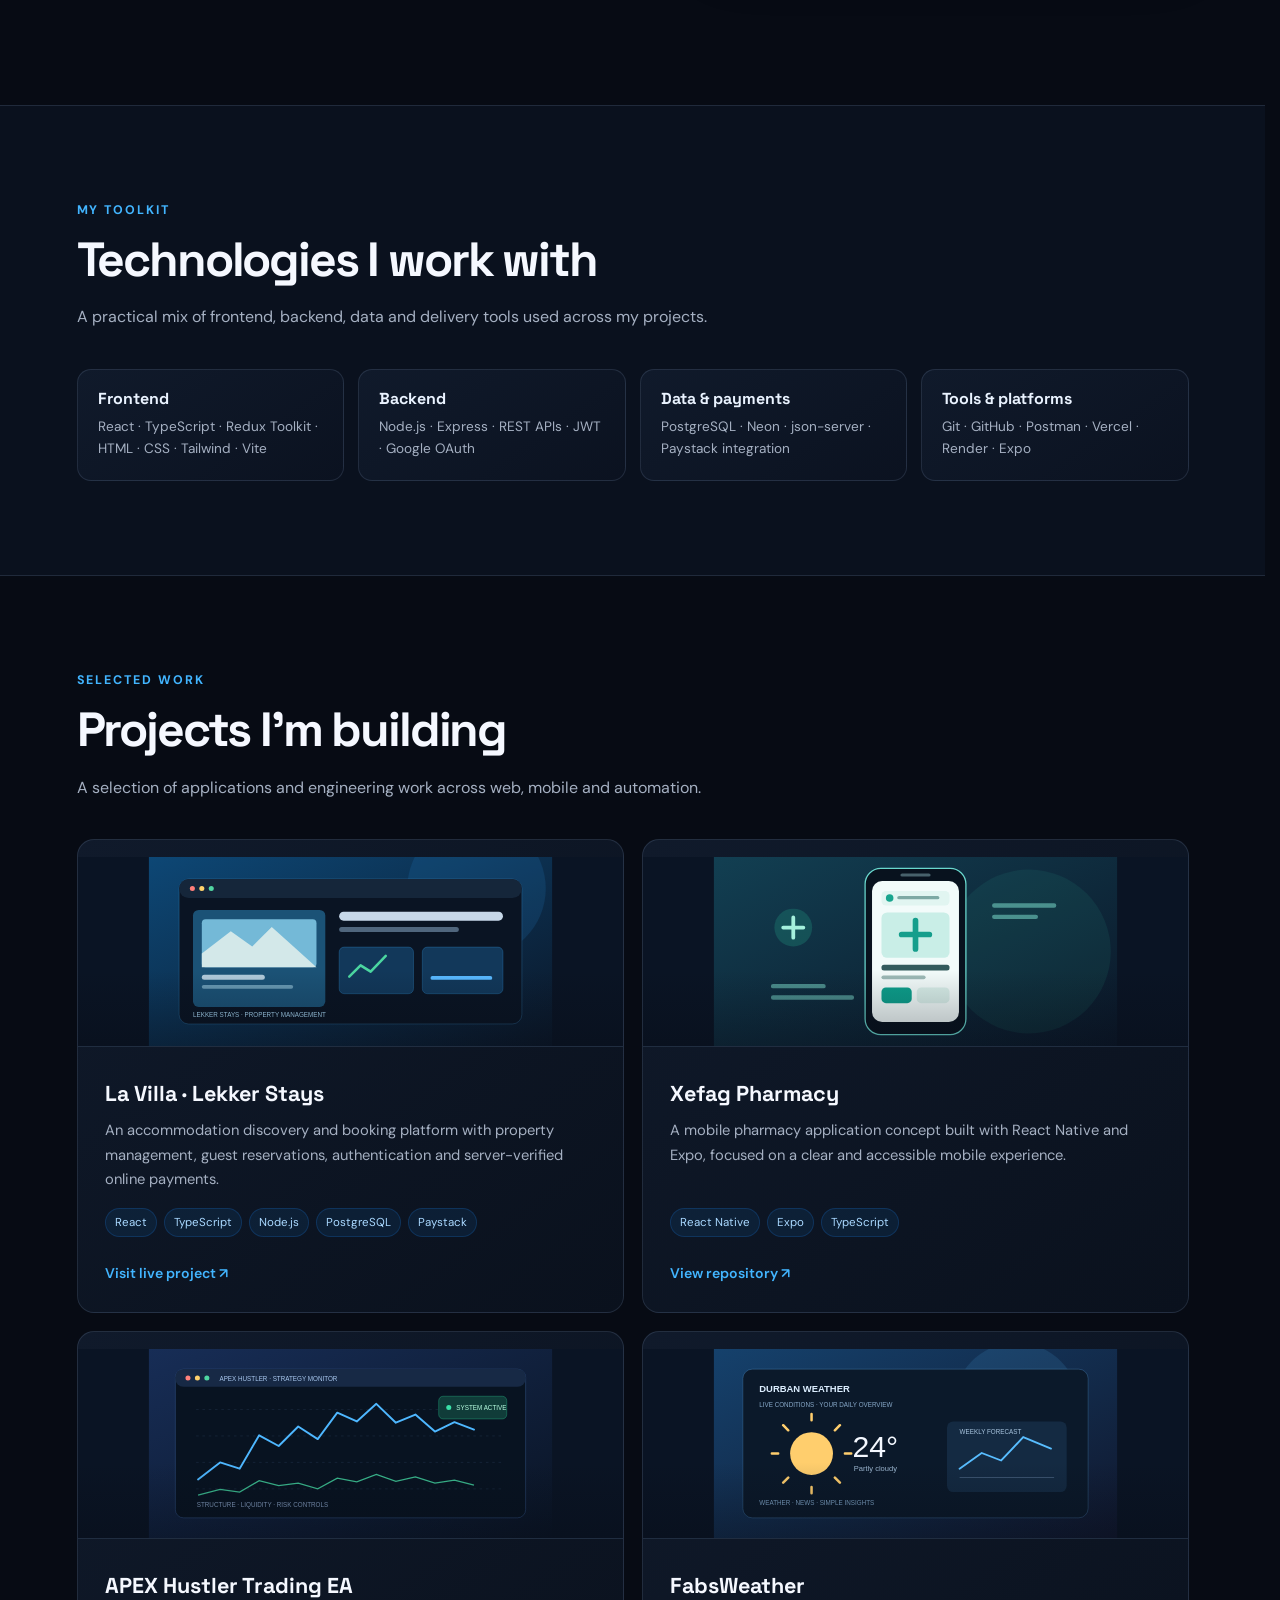
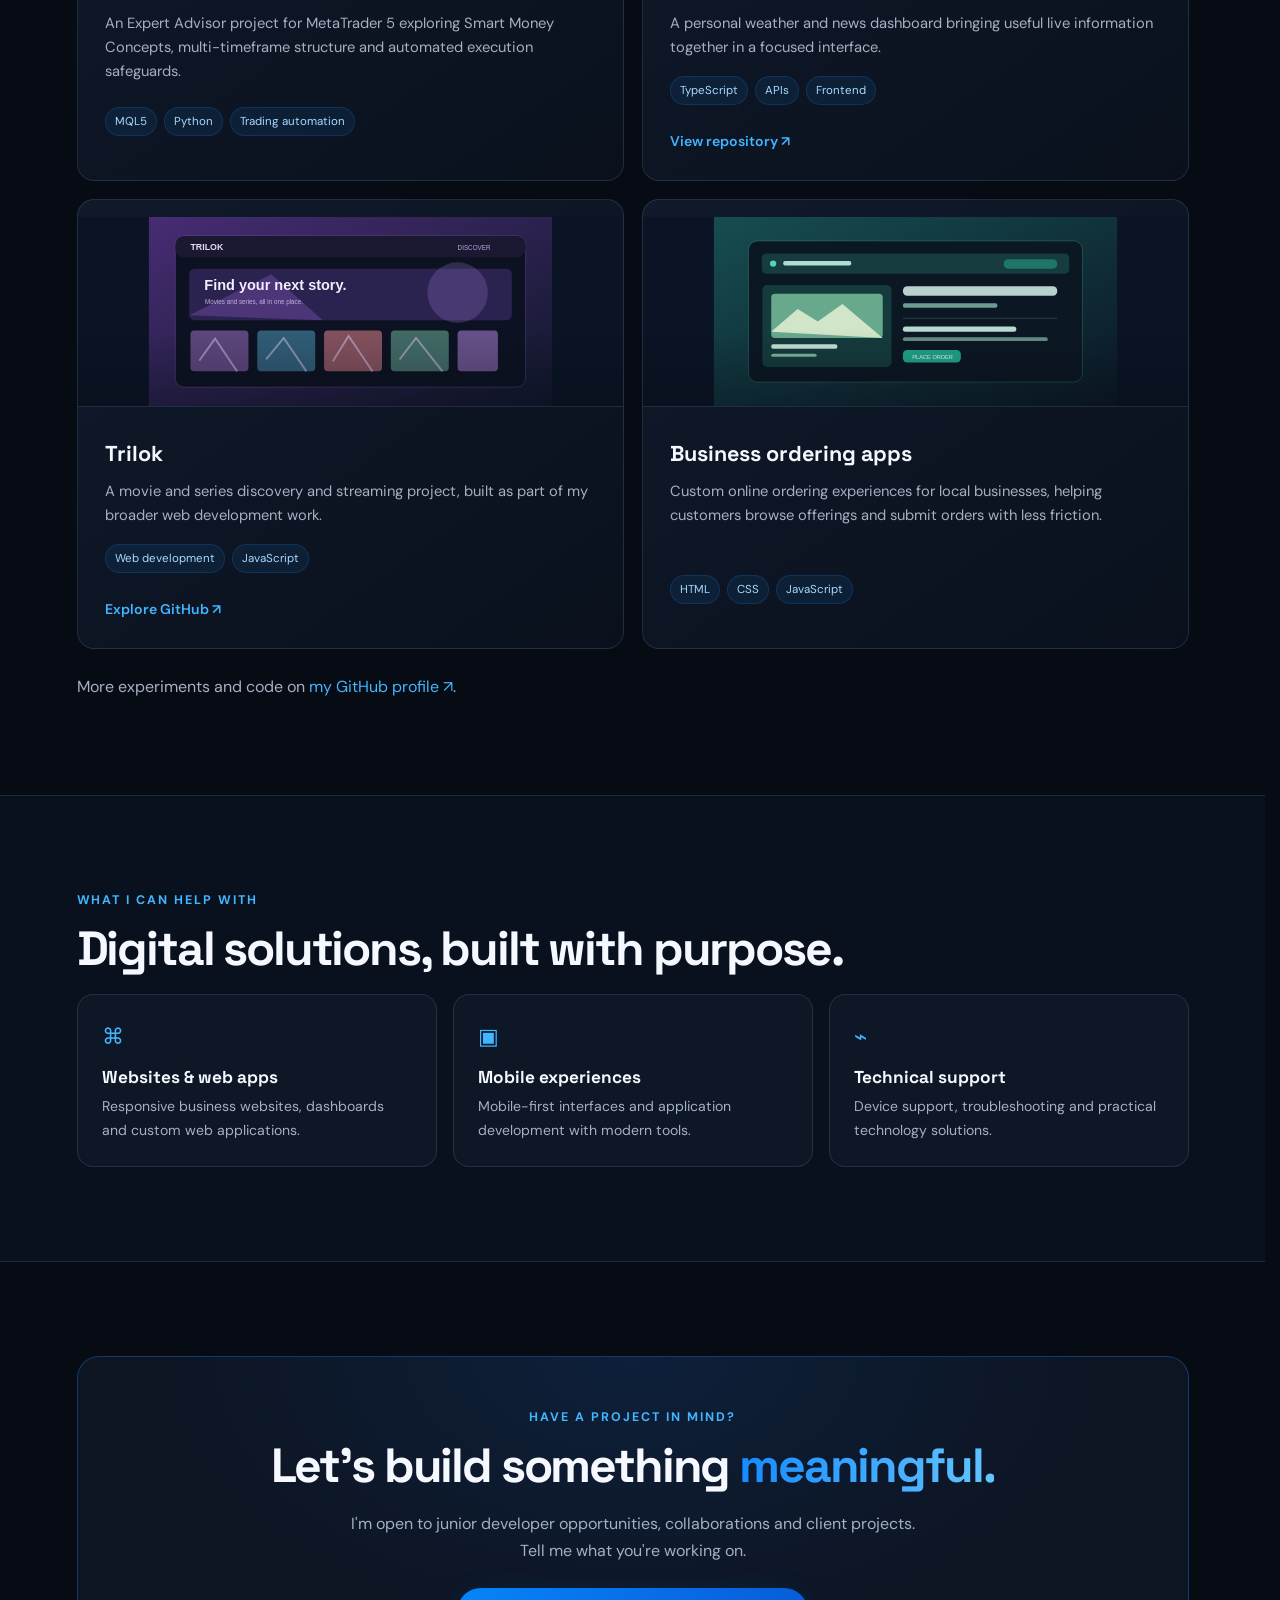
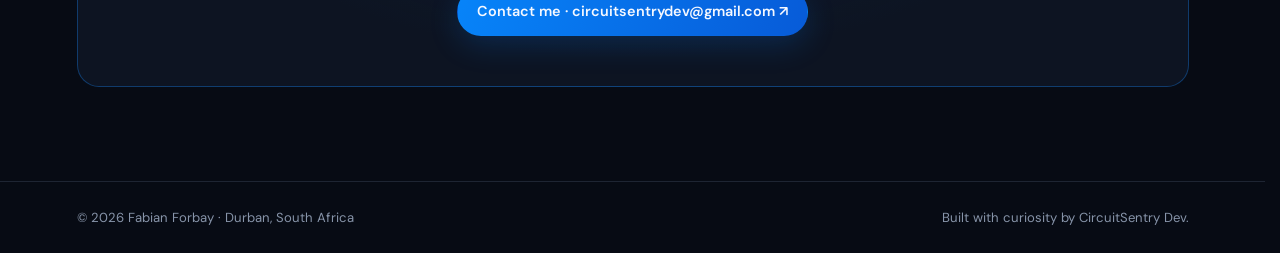
==== commit 80156678: "Improve iOS Safari support and add project preview artwork" ====
--- a/index.html
+++ b/index.html
@@ -2,12 +2,15 @@
 <html lang="en">
 <head>
 <meta charset="UTF-8">
-<meta name="viewport" content="width=device-width, initial-scale=1">
+<meta name="viewport" content="width=device-width, initial-scale=1, viewport-fit=cover">
 <meta name="theme-color" content="#070b14">
 <title>Fabian Forbay | Full-Stack Developer & Founder</title>
 <meta name="description" content="Fabian Forbay is a Durban-based full-stack developer and founder of CircuitSentry Dev, building modern web, mobile and automation solutions.">
 <meta property="og:title" content="Fabian Forbay | Full-Stack Developer">
 <meta property="og:description" content="Building useful digital products with thoughtful engineering.">
+<meta name="twitter:card" content="summary_large_image">
+<meta name="author" content="Fabian Forbay">
+<meta name="color-scheme" content="dark">
 <link rel="preconnect" href="https://fonts.googleapis.com">
 <link rel="preconnect" href="https://fonts.gstatic.com" crossorigin>
 <link href="https://fonts.googleapis.com/css2?family=DM+Sans:wght@400;500;600;700&family=Space+Grotesk:wght@400;500;600;700&display=swap" rel="stylesheet">
@@ -94,7 +97,55 @@
 @media(max-width:680px){header{height:auto;min-height:70px}nav{padding:14px 0;flex-wrap:wrap;gap:12px}.brand{font-size:1rem}nav ul{order:3;width:100%;overflow-x:auto;padding:3px 0 8px;gap:20px}nav ul a{white-space:nowrap;font-size:.82rem}.nav-cta{font-size:.78rem;padding:9px 12px}.hero-inner{grid-template-columns:1fr;padding:50px 0 0;gap:0;min-height:0}.hero-copy{padding:18px 0 10px}.hero-photo{height:390px;max-width:440px;width:100%;margin:auto}.hero-photo .photo-frame{inset:25px 6% 18px}.hero-photo img{object-position:center 22%}.stats{grid-template-columns:repeat(3,1fr)}.stat{padding:16px 6px}.stat strong{font-size:1.1rem}.stat span{font-size:.68rem}section{padding:68px 0}.about-grid,.project-grid,.service-grid{grid-template-columns:1fr}.skill-grid{grid-template-columns:repeat(2,1fr)}.about-panel{padding:22px}.contact-box{padding:38px 20px}}
 @media(max-width:380px){.wrap{width:calc(100% - 32px)}h1{font-size:2.7rem}.hero-photo{height:330px}.actions .button{width:100%}.skill-grid{grid-template-columns:1fr 1fr}}
 @media(prefers-reduced-motion:reduce){html{scroll-behavior:auto}*,*:before,*:after{transition:none!important}}
+
+/* Cross-browser and iOS Safari refinements */
+:root{color-scheme:dark}
+html{-webkit-text-size-adjust:100%;text-size-adjust:100%;scrollbar-gutter:stable}
+body{-webkit-font-smoothing:antialiased;-moz-osx-font-smoothing:grayscale;-webkit-tap-highlight-color:transparent}
+header{background:rgba(7,11,20,.96);-webkit-backdrop-filter:blur(18px);backdrop-filter:blur(18px);padding-top:env(safe-area-inset-top)}
+.hero{min-height:650px;min-height:min(650px,100svh)}
+.hero:before{-webkit-mask-image:linear-gradient(90deg,#000,transparent 90%);mask-image:linear-gradient(90deg,#000,transparent 90%)}
+.gradient{-webkit-background-clip:text;background-clip:text;-webkit-text-fill-color:transparent}
+.hero-photo img{ -webkit-mask-image:linear-gradient(to bottom,#000 78%,transparent 100%);mask-image:linear-gradient(to bottom,#000 78%,transparent 100%)}
+nav ul{-webkit-overflow-scrolling:touch;overscroll-behavior-x:contain;scrollbar-width:none}
+nav ul::-webkit-scrollbar{display:none}
+.project{overflow:hidden}
+.project-visual{height:190px;margin:-27px -27px 23px;position:relative;overflow:hidden;background:#0a1424;border-bottom:1px solid var(--line)}
+.project-visual svg{display:block;width:100%;height:100%}
+.project-visual:after{content:"";position:absolute;inset:0;background:linear-gradient(180deg,transparent 60%,rgba(7,11,20,.32))}
+.project .number{display:inline-block}
+a,button{-webkit-touch-callout:none;touch-action:manipulation}
+img{max-width:100%;height:auto}
+section{scroll-margin-top:100px}
+@supports(padding:max(0px)){
+ .wrap{padding-left:max(24px,env(safe-area-inset-left));padding-right:max(24px,env(safe-area-inset-right))}
+ footer{padding-bottom:max(25px,env(safe-area-inset-bottom))}
+}
+@media(max-width:680px){
+ header{position:sticky;top:0}
+ nav{align-items:center}
+ nav ul{max-width:100%;padding-bottom:10px}
+ .hero{min-height:0}
+ .hero-inner{min-height:0}
+ .project-visual{height:175px;margin:-23px -23px 20px}
+ .project{padding:23px}
+}
+@media(max-width:390px){
+ .wrap{width:100%;padding-left:18px;padding-right:18px}
+ nav ul{gap:16px}
+ nav ul a{font-size:.78rem}
+ .hero-photo{height:320px}
+ .project-visual{height:155px}
+}
+@media(hover:none){
+ .project:hover,.button:hover,.nav-cta:hover{transform:none}
+}
+@media(prefers-reduced-motion:reduce){
+ *,*:before,*:after{scroll-behavior:auto!important;animation-duration:.01ms!important;animation-iteration-count:1!important;transition-duration:.01ms!important}
+}
+
 </style>
+<script type="application/ld+json">{"@context":"https://schema.org","@type":"Person","name":"Fabian Forbay","jobTitle":"Full-Stack Developer","url":"https://github.com/circuitsentrydev-netizen","email":"mailto:circuitsentrydev@gmail.com","address":{"@type":"PostalAddress","addressLocality":"Durban","addressCountry":"ZA"},"worksFor":{"@type":"Organization","name":"CircuitSentry Dev"}}</script>
 </head>
 <body>
 <header><nav class="wrap" aria-label="Main navigation">
@@ -112,7 +163,7 @@
 <div class="actions"><a class="button primary" href="#projects">⌘ &nbsp; View my projects&nbsp; →</a><a class="button outline" href="#contact">✉ &nbsp; Get in touch</a></div>
 <div class="socials"><a href="https://github.com/circuitsentrydev-netizen" target="_blank" rel="noreferrer">GitHub ↗</a><a href="mailto:circuitsentrydev@gmail.com">Email ↗</a><a href="https://la-villa-nu.vercel.app/" target="_blank" rel="noreferrer">La Villa ↗</a></div>
 </div>
-<div class="hero-photo"><div class="photo-frame"></div><img src="fabian.jpg" alt="Portrait of Fabian Forbay" fetchpriority="high"></div>
+<div class="hero-photo"><div class="photo-frame"></div><img src="fabian.jpg" alt="Portrait of Fabian Forbay" fetchpriority="high" decoding="async"></div>
 </div></section>
 <div class="stats"><div class="wrap" style="display:contents"><div class="stat"><strong>Full-stack</strong><span>Web development</span></div><div class="stat"><strong>Cybersecurity</strong><span>Academic foundation</span></div><div class="stat"><strong>Founder</strong><span>CircuitSentry Dev</span></div></div></div>
 <section id="about"><div class="wrap about-grid"><div class="about-copy"><div class="section-kicker">A little about me</div><h2 class="section-title">Turning ideas into <span class="gradient">real products.</span></h2><p>I'm Fabian Forbay, a Durban-based IT graduate from the Durban University of Technology with a Diploma in Cybersecurity. My background in networking and security shapes how I approach software: understand the system, build carefully and think about reliability from the start.</p><p>I'm developing my full-stack skills through Mlab CodeTribe while growing CircuitSentry Dev, where I work on websites, applications, device services and custom digital solutions.</p><p>I enjoy solving practical problems, learning new technologies and taking projects from an early idea through to a working product.</p></div>
@@ -125,12 +176,12 @@
 <div class="skill"><h3>Tools & platforms</h3><p>Git · GitHub · Postman · Vercel · Render · Expo</p></div>
 </div></div></section>
 <section id="projects"><div class="wrap"><div class="section-kicker">Selected work</div><h2 class="section-title">Projects I'm building</h2><p class="section-intro">A selection of applications and engineering work across web, mobile and automation.</p><div class="project-grid">
-<article class="project"><span class="number">01 / BOOKING PLATFORM</span><h3>La Villa · Lekker Stays</h3><p>An accommodation discovery and booking platform with property management, guest reservations, authentication and server-verified online payments.</p><div class="tags"><span>React</span><span>TypeScript</span><span>Node.js</span><span>PostgreSQL</span><span>Paystack</span></div><a href="https://la-villa-nu.vercel.app/" target="_blank" rel="noreferrer">Visit live project ↗</a></article>
-<article class="project"><span class="number">02 / MOBILE</span><h3>Xefag Pharmacy</h3><p>A mobile pharmacy application concept built with React Native and Expo, focused on a clear and accessible mobile experience.</p><div class="tags"><span>React Native</span><span>Expo</span><span>TypeScript</span></div><a href="https://github.com/circuitsentrydev-netizen/xefag-pharmacy" target="_blank" rel="noreferrer">View repository ↗</a></article>
-<article class="project"><span class="number">03 / AUTOMATION</span><h3>APEX Hustler Trading EA</h3><p>An Expert Advisor project for MetaTrader 5 exploring Smart Money Concepts, multi-timeframe structure and automated execution safeguards.</p><div class="tags"><span>MQL5</span><span>Python</span><span>Trading automation</span></div></article>
-<article class="project"><span class="number">04 / WEB APPLICATION</span><h3>FabsWeather</h3><p>A personal weather and news dashboard bringing useful live information together in a focused interface.</p><div class="tags"><span>TypeScript</span><span>APIs</span><span>Frontend</span></div><a href="https://github.com/circuitsentrydev-netizen/FabsWeather-m" target="_blank" rel="noreferrer">View repository ↗</a></article>
-<article class="project"><span class="number">05 / STREAMING</span><h3>Trilok</h3><p>A movie and series discovery and streaming project, built as part of my broader web development work.</p><div class="tags"><span>Web development</span><span>JavaScript</span></div><a href="https://github.com/circuitsentrydev-netizen" target="_blank" rel="noreferrer">Explore GitHub ↗</a></article>
-<article class="project"><span class="number">06 / CLIENT SOLUTIONS</span><h3>Business ordering apps</h3><p>Custom online ordering experiences for local businesses, helping customers browse offerings and submit orders with less friction.</p><div class="tags"><span>HTML</span><span>CSS</span><span>JavaScript</span></div></article>
+<article class="project"><span class="number">01 / BOOKING PLATFORM</span><div class="project-visual"><svg viewBox="0 0 640 300" role="img" aria-label="Illustration of an accommodation booking dashboard"><defs><linearGradient id="villa" x2="1" y2="1"><stop stop-color="#0d4775"/><stop offset="1" stop-color="#0b1728"/></linearGradient></defs><rect width="640" height="300" fill="url(#villa)"/><circle cx="520" cy="50" r="110" fill="#28a7ff" opacity=".12"/><rect x="48" y="35" width="544" height="230" rx="15" fill="#0a1423" stroke="#56b9ff" stroke-opacity=".35"/><rect x="48" y="35" width="544" height="30" rx="15" fill="#15263a"/><circle cx="69" cy="50" r="4" fill="#ff7e79"/><circle cx="84" cy="50" r="4" fill="#ffd36b"/><circle cx="99" cy="50" r="4" fill="#51d6a2"/><rect x="70" y="84" width="210" height="154" rx="9" fill="#1b5276"/><rect x="84" y="99" width="182" height="76" rx="6" fill="#74b9d7"/><path d="M84 153L130 118l34 24 31-31 71 64v0H84z" fill="#d3e8e9"/><rect x="84" y="187" width="100" height="8" rx="4" fill="#d7e9f3" opacity=".8"/><rect x="84" y="203" width="145" height="6" rx="3" fill="#9bc8dc" opacity=".6"/><rect x="302" y="87" width="260" height="14" rx="7" fill="#dceeff" opacity=".9"/><rect x="302" y="111" width="190" height="8" rx="4" fill="#7f9db9" opacity=".6"/><rect x="302" y="143" width="118" height="74" rx="8" fill="#12385a" stroke="#3ca9f4" stroke-opacity=".4"/><rect x="434" y="143" width="128" height="74" rx="8" fill="#12385a" stroke="#3ca9f4" stroke-opacity=".4"/><path d="M318 190l18-18 16 10 24-25" fill="none" stroke="#4bd6a0" stroke-width="4" stroke-linecap="round" stroke-linejoin="round"/><path d="M450 192h92" stroke="#58b8ff" stroke-width="6" stroke-linecap="round"/><text x="70" y="254" fill="#a9d8f5" font-size="10" font-family="Arial">LEKKER STAYS · PROPERTY MANAGEMENT</text></svg></div><h3>La Villa · Lekker Stays</h3><p>An accommodation discovery and booking platform with property management, guest reservations, authentication and server-verified online payments.</p><div class="tags"><span>React</span><span>TypeScript</span><span>Node.js</span><span>PostgreSQL</span><span>Paystack</span></div><a href="https://la-villa-nu.vercel.app/" target="_blank" rel="noreferrer">Visit live project ↗</a></article>
+<article class="project"><span class="number">02 / MOBILE</span><div class="project-visual"><svg viewBox="0 0 640 300" role="img" aria-label="Illustration of a pharmacy mobile application"><defs><linearGradient id="pharm" x2="1" y2="1"><stop stop-color="#123f52"/><stop offset="1" stop-color="#0b1728"/></linearGradient></defs><rect width="640" height="300" fill="url(#pharm)"/><circle cx="500" cy="150" r="130" fill="#39d6b0" opacity=".08"/><rect x="240" y="18" width="160" height="264" rx="25" fill="#08121e" stroke="#69d8ce" stroke-width="2"/><rect x="251" y="38" width="138" height="224" rx="16" fill="#f2fbfa"/><rect x="296" y="26" width="48" height="5" rx="3" fill="#47616b"/><rect x="266" y="54" width="108" height="23" rx="7" fill="#e1f5f1"/><circle cx="279" cy="65" r="6" fill="#18a58e"/><rect x="291" y="62" width="67" height="5" rx="3" fill="#7da9a4"/><rect x="266" y="88" width="108" height="72" rx="9" fill="#c9eee7"/><path d="M320 101v45M298 123h44" stroke="#159e8c" stroke-width="9" stroke-linecap="round"/><rect x="266" y="171" width="108" height="9" rx="4" fill="#335b5d"/><rect x="266" y="188" width="70" height="6" rx="3" fill="#9cb9b6"/><rect x="266" y="207" width="48" height="25" rx="7" fill="#0d9f8c"/><rect x="322" y="207" width="52" height="25" rx="7" fill="#d8eee9"/><path d="M94 205h80M94 223h125M445 77h95M445 95h66" stroke="#7bdacb" stroke-width="7" stroke-linecap="round" opacity=".55"/><circle cx="126" cy="112" r="30" fill="#1c766e" opacity=".45"/><path d="M126 96v32M110 112h32" stroke="#a4f0dc" stroke-width="6" stroke-linecap="round"/></svg></div><h3>Xefag Pharmacy</h3><p>A mobile pharmacy application concept built with React Native and Expo, focused on a clear and accessible mobile experience.</p><div class="tags"><span>React Native</span><span>Expo</span><span>TypeScript</span></div><a href="https://github.com/circuitsentrydev-netizen/xefag-pharmacy" target="_blank" rel="noreferrer">View repository ↗</a></article>
+<article class="project"><span class="number">03 / AUTOMATION</span><div class="project-visual"><svg viewBox="0 0 640 300" role="img" aria-label="Illustration of an algorithmic trading analytics terminal"><defs><linearGradient id="trade" x2="1" y2="1"><stop stop-color="#172d56"/><stop offset="1" stop-color="#0a1424"/></linearGradient></defs><rect width="640" height="300" fill="url(#trade)"/><rect x="42" y="32" width="556" height="236" rx="13" fill="#081321" stroke="#4169a5" stroke-opacity=".6"/><rect x="42" y="32" width="556" height="28" rx="13" fill="#172945"/><circle cx="62" cy="46" r="4" fill="#ff817b"/><circle cx="77" cy="46" r="4" fill="#ffd16c"/><circle cx="92" cy="46" r="4" fill="#4ed6a1"/><text x="112" y="50" fill="#a9c8ef" font-size="10" font-family="Arial">APEX HUSTLER · STRATEGY MONITOR</text><path d="M75 222H565M75 180H565M75 138H565M75 96H565" stroke="#39516f" stroke-opacity=".4" stroke-dasharray="4 6"/><path d="M78 207l35-27 31 10 31-53 31 17 31-31 31 20 31-42 31 14 31-28 31 30 31-13 31 27 31-15 31 12" fill="none" stroke="#4eb7ff" stroke-width="3" stroke-linecap="round" stroke-linejoin="round"/><path d="M78 232l35-9 31 4 31-18 31 8 31-4 31 9 31-17 31 6 31-12 31 11 31-7 31 10 31-5 31 8" fill="none" stroke="#43d6a2" stroke-width="2" opacity=".85"/><rect x="460" y="75" width="108" height="36" rx="7" fill="#103c39" stroke="#2ed49a" stroke-opacity=".5"/><circle cx="476" cy="93" r="4" fill="#39dfa6"/><text x="488" y="97" fill="#b9ffe2" font-size="10" font-family="Arial">SYSTEM ACTIVE</text><text x="76" y="251" fill="#829bbd" font-size="10" font-family="Arial">STRUCTURE · LIQUIDITY · RISK CONTROLS</text></svg></div><h3>APEX Hustler Trading EA</h3><p>An Expert Advisor project for MetaTrader 5 exploring Smart Money Concepts, multi-timeframe structure and automated execution safeguards.</p><div class="tags"><span>MQL5</span><span>Python</span><span>Trading automation</span></div></article>
+<article class="project"><span class="number">04 / WEB APPLICATION</span><div class="project-visual"><svg viewBox="0 0 640 300" role="img" aria-label="Illustration of a weather dashboard"><defs><linearGradient id="weather" x2="1" y2="1"><stop stop-color="#15416c"/><stop offset="1" stop-color="#10172d"/></linearGradient></defs><rect width="640" height="300" fill="url(#weather)"/><circle cx="480" cy="90" r="100" fill="#57baff" opacity=".12"/><rect x="46" y="32" width="548" height="236" rx="15" fill="#0b192a" stroke="#6ebcff" stroke-opacity=".35"/><text x="72" y="68" fill="#dceeff" font-size="15" font-family="Arial" font-weight="bold">DURBAN WEATHER</text><text x="72" y="92" fill="#88a9c9" font-size="10" font-family="Arial">LIVE CONDITIONS · YOUR DAILY OVERVIEW</text><circle cx="155" cy="166" r="34" fill="#ffce6d"/><g stroke="#ffce6d" stroke-width="4" stroke-linecap="round"><path d="M155 113v-10M155 229v-10M102 166H92M218 166h-10M118 129l-8-8M200 212l-8-8M192 129l8-8M110 212l8-8"/></g><text x="220" y="171" fill="#f4f8ff" font-size="48" font-family="Arial">24°</text><text x="222" y="194" fill="#9db7d1" font-size="12" font-family="Arial">Partly cloudy</text><rect x="370" y="115" width="190" height="112" rx="10" fill="#142a42"/><path d="M390 190l35-25 31 12 35-37 44 18" fill="none" stroke="#58bdff" stroke-width="3" stroke-linecap="round"/><path d="M390 204h150" stroke="#526e8c" stroke-width="1"/><text x="390" y="135" fill="#a9c5df" font-size="10" font-family="Arial">WEEKLY FORECAST</text><text x="72" y="247" fill="#7ea3c6" font-size="10" font-family="Arial">WEATHER · NEWS · SIMPLE INSIGHTS</text></svg></div><h3>FabsWeather</h3><p>A personal weather and news dashboard bringing useful live information together in a focused interface.</p><div class="tags"><span>TypeScript</span><span>APIs</span><span>Frontend</span></div><a href="https://github.com/circuitsentrydev-netizen/FabsWeather-m" target="_blank" rel="noreferrer">View repository ↗</a></article>
+<article class="project"><span class="number">05 / STREAMING</span><div class="project-visual"><svg viewBox="0 0 640 300" role="img" aria-label="Illustration of a movie and series discovery interface"><defs><linearGradient id="movie" x2="1" y2="1"><stop stop-color="#472c73"/><stop offset="1" stop-color="#10172b"/></linearGradient></defs><rect width="640" height="300" fill="url(#movie)"/><rect x="42" y="30" width="556" height="240" rx="14" fill="#0c1221" stroke="#9875cf" stroke-opacity=".45"/><rect x="42" y="30" width="556" height="34" rx="14" fill="#1b1931"/><text x="66" y="52" fill="#e5d9ff" font-size="14" font-family="Arial" font-weight="bold">TRILOK</text><text x="490" y="52" fill="#b9a4e2" font-size="10" font-family="Arial">DISCOVER</text><rect x="64" y="82" width="512" height="82" rx="9" fill="#2a2350"/><circle cx="490" cy="120" r="48" fill="#a27bda" opacity=".25"/><path d="M64 156l130-65 82 73z" fill="#6e4a9e" opacity=".5"/><text x="88" y="116" fill="#f4edff" font-size="23" font-family="Arial" font-weight="bold">Find your next story.</text><text x="89" y="138" fill="#c2b2df" font-size="10" font-family="Arial">Movies and series, all in one place.</text><g><rect x="66" y="180" width="92" height="65" rx="6" fill="#5d477e"/><rect x="172" y="180" width="92" height="65" rx="6" fill="#315d77"/><rect x="278" y="180" width="92" height="65" rx="6" fill="#84515e"/><rect x="384" y="180" width="92" height="65" rx="6" fill="#426b66"/><rect x="490" y="180" width="64" height="65" rx="6" fill="#67518a"/></g><path d="M80 228l25-35 35 52M186 226l28-34 36 53M292 229l25-40 38 56M398 226l26-34 42 53" fill="none" stroke="#d5c3f0" stroke-opacity=".55" stroke-width="3"/></svg></div><h3>Trilok</h3><p>A movie and series discovery and streaming project, built as part of my broader web development work.</p><div class="tags"><span>Web development</span><span>JavaScript</span></div><a href="https://github.com/circuitsentrydev-netizen" target="_blank" rel="noreferrer">Explore GitHub ↗</a></article>
+<article class="project"><span class="number">06 / CLIENT SOLUTIONS</span><div class="project-visual"><svg viewBox="0 0 640 300" role="img" aria-label="Illustration of a digital business ordering platform"><defs><linearGradient id="order" x2="1" y2="1"><stop stop-color="#164d51"/><stop offset="1" stop-color="#0b1826"/></linearGradient></defs><rect width="640" height="300" fill="url(#order)"/><rect x="55" y="38" width="530" height="224" rx="14" fill="#0b1723" stroke="#55c6ad" stroke-opacity=".4"/><rect x="76" y="58" width="488" height="32" rx="7" fill="#163c40"/><circle cx="94" cy="74" r="5" fill="#54d6b5"/><rect x="110" y="70" width="108" height="7" rx="3" fill="#b0ddd2"/><rect x="460" y="67" width="85" height="15" rx="7" fill="#1e766b"/><rect x="77" y="108" width="205" height="130" rx="8" fill="#153b3c"/><rect x="91" y="122" width="177" height="70" rx="6" fill="#68a98e"/><path d="M91 182l42-36 32 20 39-28 64 54" fill="#d1e6c9"/><rect x="91" y="202" width="105" height="7" rx="3" fill="#c5e4d8"/><rect x="91" y="217" width="72" height="5" rx="3" fill="#7eb6a4"/><rect x="300" y="110" width="245" height="15" rx="7" fill="#d6f3eb" opacity=".85"/><rect x="300" y="137" width="150" height="7" rx="3" fill="#6b9c91"/><rect x="300" y="160" width="245" height="1" fill="#35595a"/><rect x="300" y="174" width="180" height="8" rx="4" fill="#b6d9d0"/><rect x="300" y="191" width="230" height="6" rx="3" fill="#658c85"/><rect x="300" y="211" width="92" height="20" rx="7" fill="#20a58b"/><text x="315" y="225" fill="#edfffa" font-size="9" font-family="Arial">PLACE ORDER</text></svg></div><h3>Business ordering apps</h3><p>Custom online ordering experiences for local businesses, helping customers browse offerings and submit orders with less friction.</p><div class="tags"><span>HTML</span><span>CSS</span><span>JavaScript</span></div></article>
 </div><p style="margin-top:25px;color:var(--muted)">More experiments and code on <a href="https://github.com/circuitsentrydev-netizen" style="color:var(--blue2)">my GitHub profile ↗</a>.</p></div></section>
 <section class="services" id="services"><div class="wrap"><div class="section-kicker">What I can help with</div><h2 class="section-title">Digital solutions, built with purpose.</h2><div class="service-grid"><article class="service"><div class="icon">⌘</div><h3>Websites & web apps</h3><p>Responsive business websites, dashboards and custom web applications.</p></article><article class="service"><div class="icon">▣</div><h3>Mobile experiences</h3><p>Mobile-first interfaces and application development with modern tools.</p></article><article class="service"><div class="icon">⌁</div><h3>Technical support</h3><p>Device support, troubleshooting and practical technology solutions.</p></article></div></div></section>
 <section id="contact"><div class="wrap"><div class="contact-box"><div class="section-kicker">Have a project in mind?</div><h2 class="section-title">Let's build something <span class="gradient">meaningful.</span></h2><p>I'm open to junior developer opportunities, collaborations and client projects. Tell me what you're working on.</p><a class="button primary" href="mailto:circuitsentrydev@gmail.com">Contact me · circuitsentrydev@gmail.com ↗</a></div></div></section>
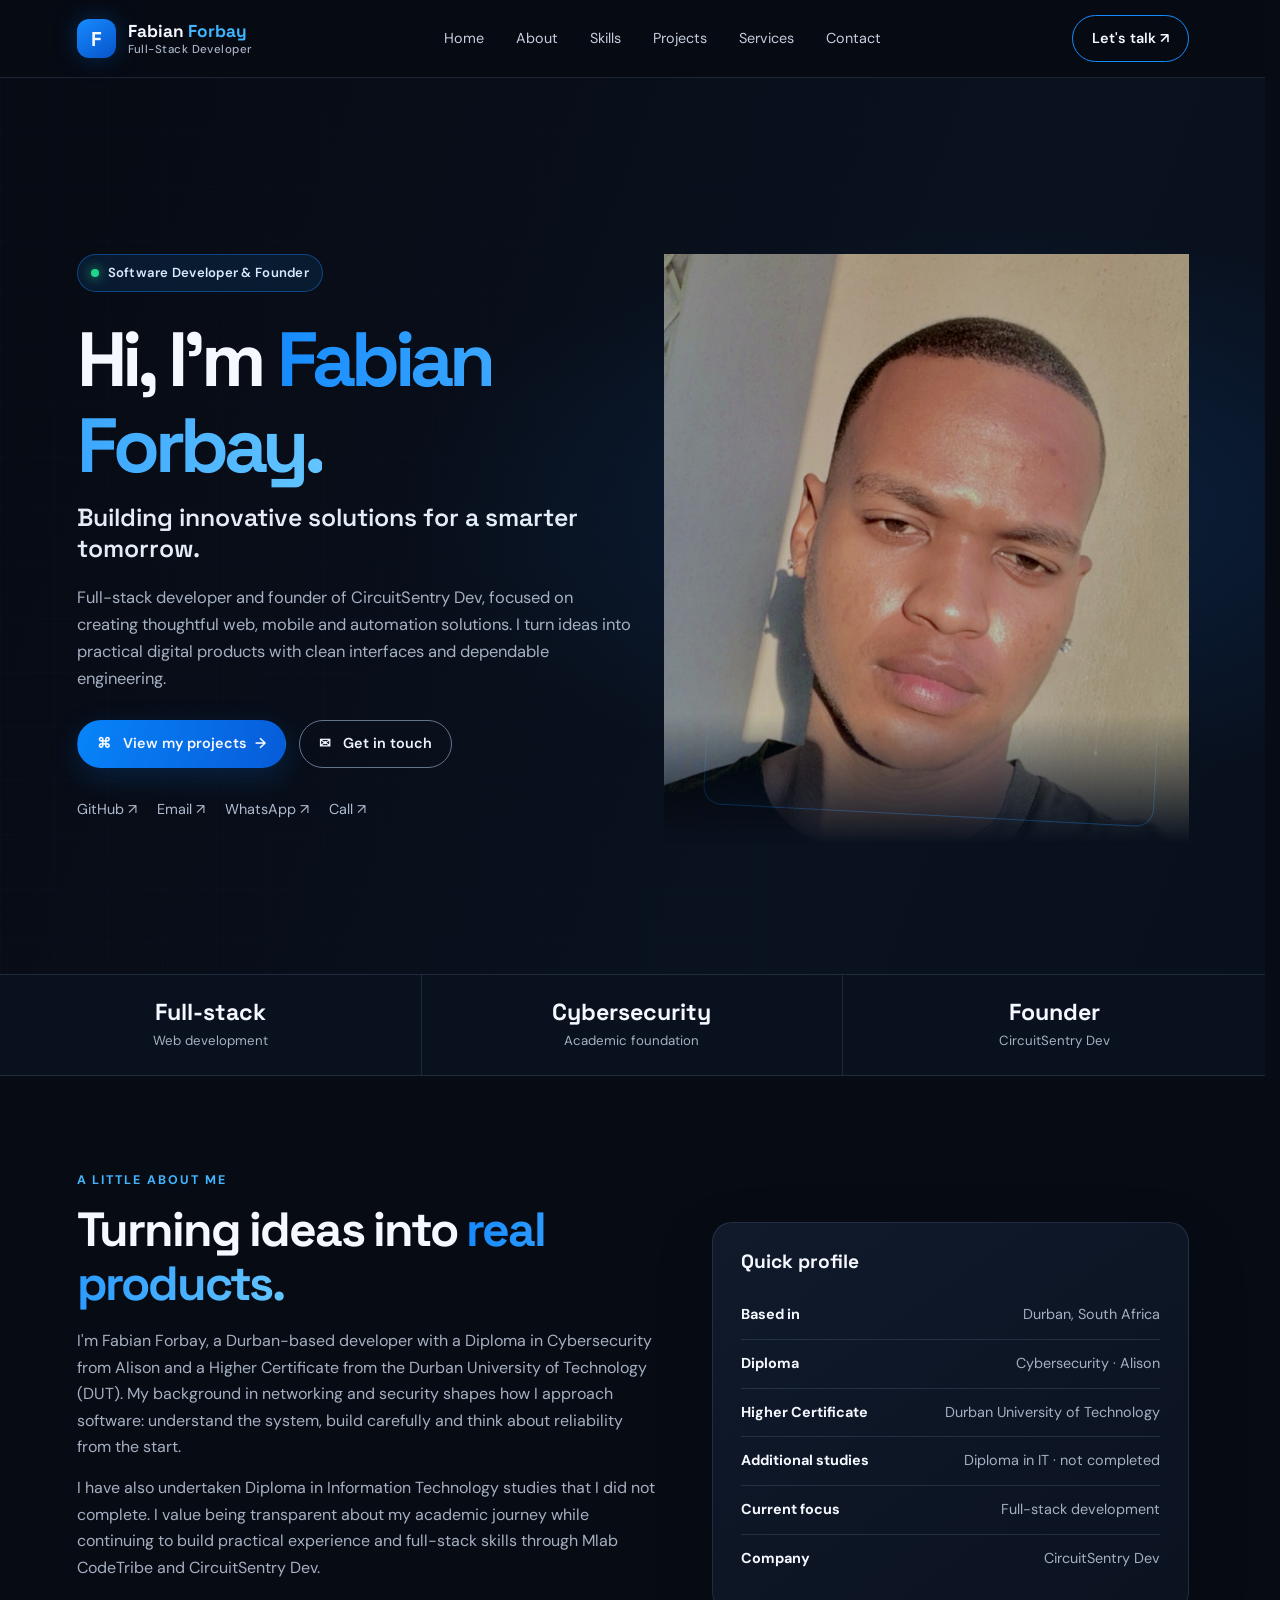
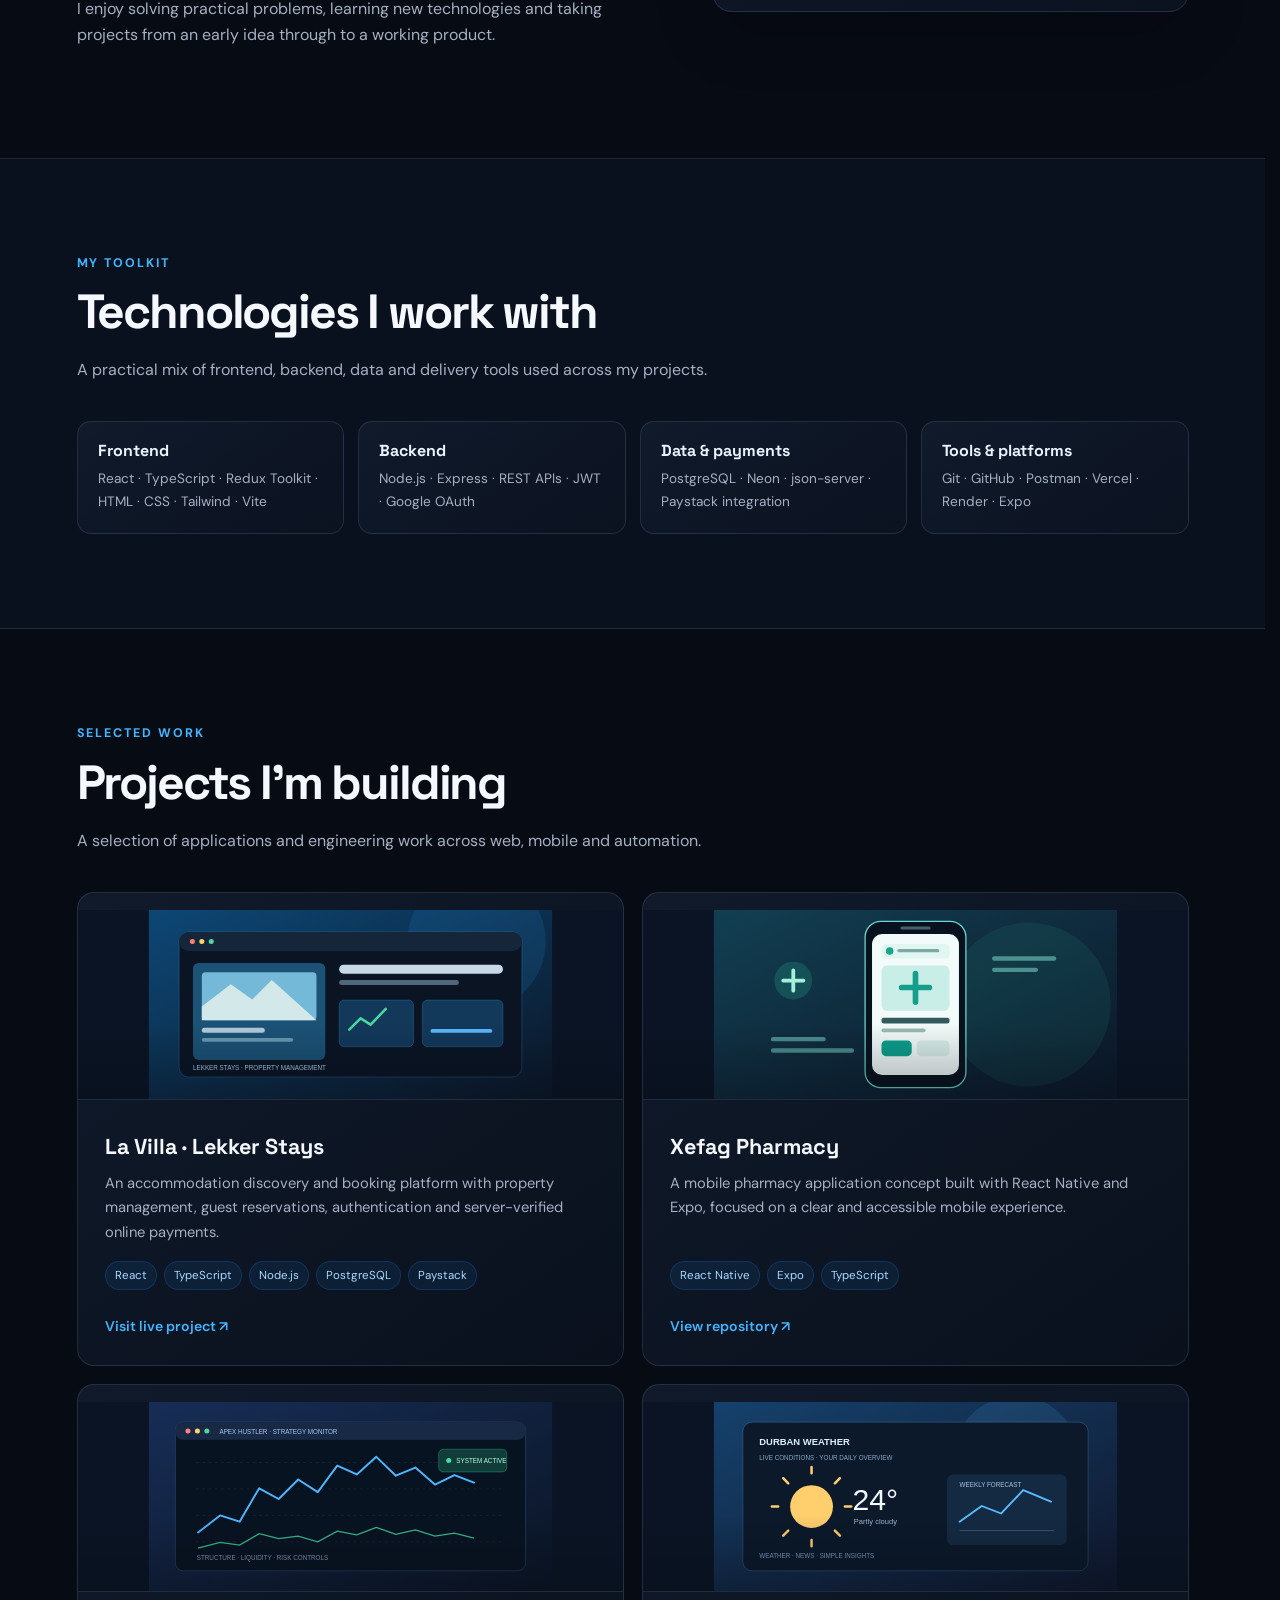
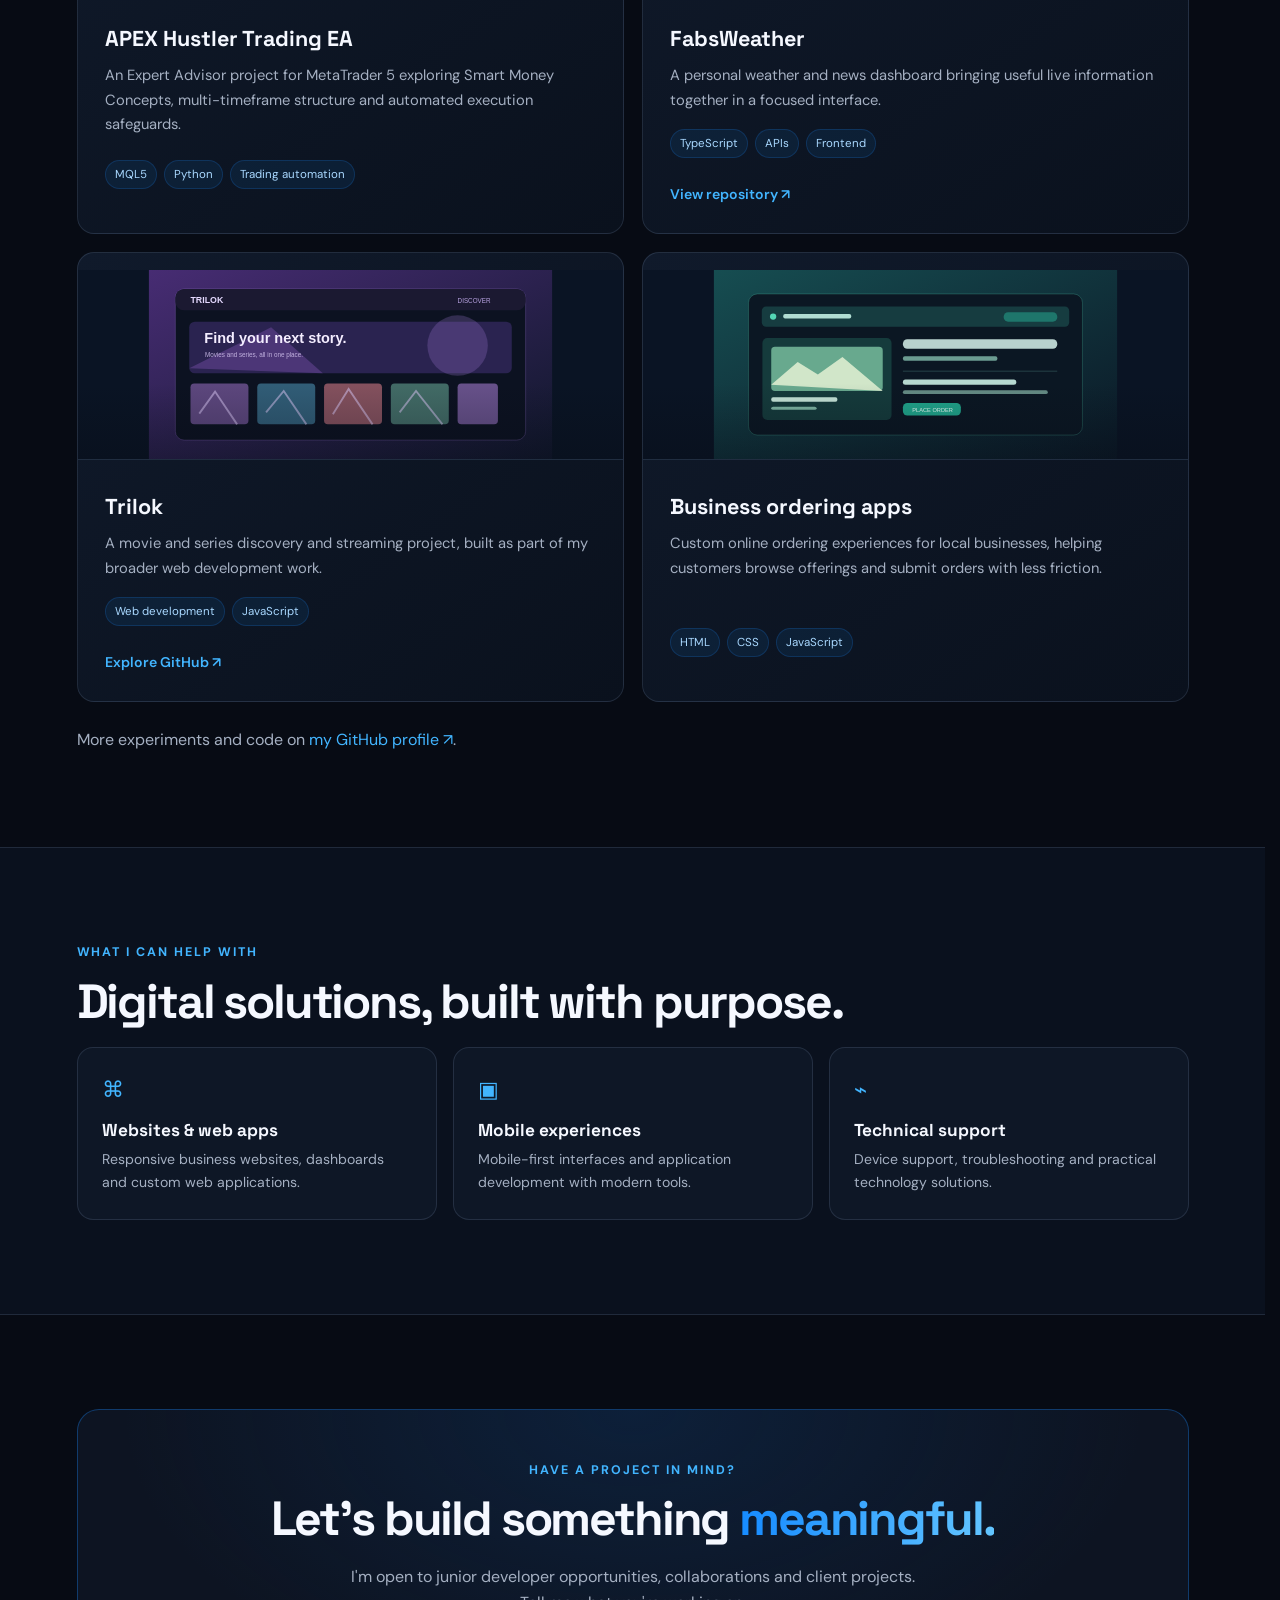
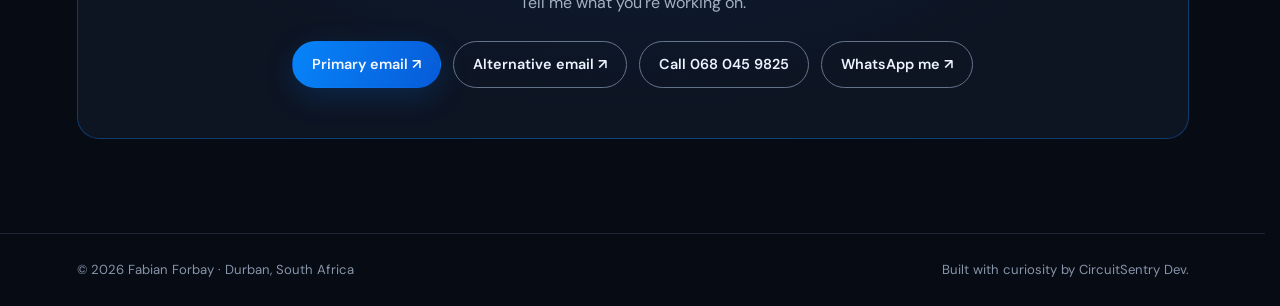
==== commit 242c71d4: "Correct education and contact details; strengthen iOS Safari fallbacks" ====
--- a/index.html
+++ b/index.html
@@ -11,6 +11,9 @@
 <meta name="twitter:card" content="summary_large_image">
 <meta name="author" content="Fabian Forbay">
 <meta name="color-scheme" content="dark">
+<meta name="format-detection" content="telephone=no">
+<meta name="apple-mobile-web-app-capable" content="yes">
+<meta name="apple-mobile-web-app-status-bar-style" content="black-translucent">
 <link rel="preconnect" href="https://fonts.googleapis.com">
 <link rel="preconnect" href="https://fonts.gstatic.com" crossorigin>
 <link href="https://fonts.googleapis.com/css2?family=DM+Sans:wght@400;500;600;700&family=Space+Grotesk:wght@400;500;600;700&display=swap" rel="stylesheet">
@@ -144,8 +147,41 @@
  *,*:before,*:after{scroll-behavior:auto!important;animation-duration:.01ms!important;animation-iteration-count:1!important;transition-duration:.01ms!important}
 }
 
+
+/* iOS Safari conservative rendering fallback */
+.contact-actions{display:flex;justify-content:center;align-items:center;gap:12px;flex-wrap:wrap}
+.gradient{color:#42b5ff}
+@supports (-webkit-touch-callout:none){
+ html{scroll-behavior:auto;-webkit-text-size-adjust:100%}
+ header{position:relative;top:auto;height:auto;min-height:78px;background:#070b14;-webkit-backdrop-filter:none;backdrop-filter:none}
+ nav{min-height:78px;height:auto}
+ .hero{min-height:0}
+ .hero-inner{min-height:0}
+ .hero:before,.hero-photo img{-webkit-mask-image:none;mask-image:none}
+ .hero-photo img{object-fit:contain;object-position:center bottom}
+ .gradient{-webkit-text-fill-color:#42b5ff;background:none}
+ .wrap{width:calc(100% - 40px);max-width:1160px;padding-left:0;padding-right:0}
+}
+@media(max-width:680px){
+ .contact-actions .button{width:100%;min-height:46px}
+ .socials{flex-wrap:wrap;gap:14px 20px}
+ .hero-photo{overflow:hidden}
+ .hero-photo img{object-fit:contain}
+ nav ul{display:flex;flex-wrap:nowrap;overflow-x:auto;white-space:nowrap;max-width:100%;min-width:0}
+}
+@media(max-width:420px){
+ h1{font-size:clamp(2.4rem,11vw,3.1rem);overflow-wrap:anywhere}
+ .brand{white-space:normal}
+ .nav-cta{white-space:nowrap}
+ .stat strong{font-size:1rem}
+ .stat span{font-size:.65rem}
+ .fact{align-items:flex-start}
+ .fact span{max-width:58%;overflow-wrap:anywhere}
+ .contact-actions{align-items:stretch}
+}
+
 </style>
-<script type="application/ld+json">{"@context":"https://schema.org","@type":"Person","name":"Fabian Forbay","jobTitle":"Full-Stack Developer","url":"https://github.com/circuitsentrydev-netizen","email":"mailto:circuitsentrydev@gmail.com","address":{"@type":"PostalAddress","addressLocality":"Durban","addressCountry":"ZA"},"worksFor":{"@type":"Organization","name":"CircuitSentry Dev"}}</script>
+<script type="application/ld+json">{"@context":"https://schema.org","@type":"Person","name":"Fabian Forbay","jobTitle":"Full-Stack Developer","email":["circuitsentrydev@gmail.com","fabianforbay321@gmail.com"],"telephone":"+27680459825","sameAs":["https://github.com/circuitsentrydev-netizen"],"address":{"@type":"PostalAddress","addressLocality":"Durban","addressCountry":"ZA"},"worksFor":{"@type":"Organization","name":"CircuitSentry Dev"}}</script>
 </head>
 <body>
 <header><nav class="wrap" aria-label="Main navigation">
@@ -161,13 +197,13 @@
 <div class="role">Building innovative solutions for a smarter tomorrow.</div>
 <p class="lead">Full-stack developer and founder of CircuitSentry Dev, focused on creating thoughtful web, mobile and automation solutions. I turn ideas into practical digital products with clean interfaces and dependable engineering.</p>
 <div class="actions"><a class="button primary" href="#projects">⌘ &nbsp; View my projects&nbsp; →</a><a class="button outline" href="#contact">✉ &nbsp; Get in touch</a></div>
-<div class="socials"><a href="https://github.com/circuitsentrydev-netizen" target="_blank" rel="noreferrer">GitHub ↗</a><a href="mailto:circuitsentrydev@gmail.com">Email ↗</a><a href="https://la-villa-nu.vercel.app/" target="_blank" rel="noreferrer">La Villa ↗</a></div>
+<div class="socials"><a href="https://github.com/circuitsentrydev-netizen" target="_blank" rel="noopener noreferrer">GitHub ↗</a><a href="mailto:circuitsentrydev@gmail.com">Email ↗</a><a href="https://wa.me/27680459825" target="_blank" rel="noopener noreferrer">WhatsApp ↗</a><a href="tel:+27680459825">Call ↗</a></div>
 </div>
 <div class="hero-photo"><div class="photo-frame"></div><img src="fabian.jpg" alt="Portrait of Fabian Forbay" fetchpriority="high" decoding="async"></div>
 </div></section>
 <div class="stats"><div class="wrap" style="display:contents"><div class="stat"><strong>Full-stack</strong><span>Web development</span></div><div class="stat"><strong>Cybersecurity</strong><span>Academic foundation</span></div><div class="stat"><strong>Founder</strong><span>CircuitSentry Dev</span></div></div></div>
-<section id="about"><div class="wrap about-grid"><div class="about-copy"><div class="section-kicker">A little about me</div><h2 class="section-title">Turning ideas into <span class="gradient">real products.</span></h2><p>I'm Fabian Forbay, a Durban-based IT graduate from the Durban University of Technology with a Diploma in Cybersecurity. My background in networking and security shapes how I approach software: understand the system, build carefully and think about reliability from the start.</p><p>I'm developing my full-stack skills through Mlab CodeTribe while growing CircuitSentry Dev, where I work on websites, applications, device services and custom digital solutions.</p><p>I enjoy solving practical problems, learning new technologies and taking projects from an early idea through to a working product.</p></div>
-<div class="about-panel"><h3>Quick profile</h3><div class="fact"><strong>Based in</strong><span>Durban, South Africa</span></div><div class="fact"><strong>Education</strong><span>Diploma in Cybersecurity · DUT</span></div><div class="fact"><strong>Current focus</strong><span>Full-stack development</span></div><div class="fact"><strong>Company</strong><span>CircuitSentry Dev</span></div></div>
+<section id="about"><div class="wrap about-grid"><div class="about-copy"><div class="section-kicker">A little about me</div><h2 class="section-title">Turning ideas into <span class="gradient">real products.</span></h2><p>I'm Fabian Forbay, a Durban-based developer with a Diploma in Cybersecurity from Alison and a Higher Certificate from the Durban University of Technology (DUT). My background in networking and security shapes how I approach software: understand the system, build carefully and think about reliability from the start.</p><p>I have also undertaken Diploma in Information Technology studies that I did not complete. I value being transparent about my academic journey while continuing to build practical experience and full-stack skills through Mlab CodeTribe and CircuitSentry Dev.</p><p>I enjoy solving practical problems, learning new technologies and taking projects from an early idea through to a working product.</p></div>
+<div class="about-panel"><h3>Quick profile</h3><div class="fact"><strong>Based in</strong><span>Durban, South Africa</span></div><div class="fact"><strong>Diploma</strong><span>Cybersecurity · Alison</span></div><div class="fact"><strong>Higher Certificate</strong><span>Durban University of Technology</span></div><div class="fact"><strong>Additional studies</strong><span>Diploma in IT · not completed</span></div><div class="fact"><strong>Current focus</strong><span>Full-stack development</span></div><div class="fact"><strong>Company</strong><span>CircuitSentry Dev</span></div></div>
 </div></section>
 <section class="skills" id="skills"><div class="wrap"><div class="section-kicker">My toolkit</div><h2 class="section-title">Technologies I work with</h2><p class="section-intro">A practical mix of frontend, backend, data and delivery tools used across my projects.</p><div class="skill-grid">
 <div class="skill"><h3>Frontend</h3><p>React · TypeScript · Redux Toolkit · HTML · CSS · Tailwind · Vite</p></div>
@@ -184,7 +220,7 @@
 <article class="project"><span class="number">06 / CLIENT SOLUTIONS</span><div class="project-visual"><svg viewBox="0 0 640 300" role="img" aria-label="Illustration of a digital business ordering platform"><defs><linearGradient id="order" x2="1" y2="1"><stop stop-color="#164d51"/><stop offset="1" stop-color="#0b1826"/></linearGradient></defs><rect width="640" height="300" fill="url(#order)"/><rect x="55" y="38" width="530" height="224" rx="14" fill="#0b1723" stroke="#55c6ad" stroke-opacity=".4"/><rect x="76" y="58" width="488" height="32" rx="7" fill="#163c40"/><circle cx="94" cy="74" r="5" fill="#54d6b5"/><rect x="110" y="70" width="108" height="7" rx="3" fill="#b0ddd2"/><rect x="460" y="67" width="85" height="15" rx="7" fill="#1e766b"/><rect x="77" y="108" width="205" height="130" rx="8" fill="#153b3c"/><rect x="91" y="122" width="177" height="70" rx="6" fill="#68a98e"/><path d="M91 182l42-36 32 20 39-28 64 54" fill="#d1e6c9"/><rect x="91" y="202" width="105" height="7" rx="3" fill="#c5e4d8"/><rect x="91" y="217" width="72" height="5" rx="3" fill="#7eb6a4"/><rect x="300" y="110" width="245" height="15" rx="7" fill="#d6f3eb" opacity=".85"/><rect x="300" y="137" width="150" height="7" rx="3" fill="#6b9c91"/><rect x="300" y="160" width="245" height="1" fill="#35595a"/><rect x="300" y="174" width="180" height="8" rx="4" fill="#b6d9d0"/><rect x="300" y="191" width="230" height="6" rx="3" fill="#658c85"/><rect x="300" y="211" width="92" height="20" rx="7" fill="#20a58b"/><text x="315" y="225" fill="#edfffa" font-size="9" font-family="Arial">PLACE ORDER</text></svg></div><h3>Business ordering apps</h3><p>Custom online ordering experiences for local businesses, helping customers browse offerings and submit orders with less friction.</p><div class="tags"><span>HTML</span><span>CSS</span><span>JavaScript</span></div></article>
 </div><p style="margin-top:25px;color:var(--muted)">More experiments and code on <a href="https://github.com/circuitsentrydev-netizen" style="color:var(--blue2)">my GitHub profile ↗</a>.</p></div></section>
 <section class="services" id="services"><div class="wrap"><div class="section-kicker">What I can help with</div><h2 class="section-title">Digital solutions, built with purpose.</h2><div class="service-grid"><article class="service"><div class="icon">⌘</div><h3>Websites & web apps</h3><p>Responsive business websites, dashboards and custom web applications.</p></article><article class="service"><div class="icon">▣</div><h3>Mobile experiences</h3><p>Mobile-first interfaces and application development with modern tools.</p></article><article class="service"><div class="icon">⌁</div><h3>Technical support</h3><p>Device support, troubleshooting and practical technology solutions.</p></article></div></div></section>
-<section id="contact"><div class="wrap"><div class="contact-box"><div class="section-kicker">Have a project in mind?</div><h2 class="section-title">Let's build something <span class="gradient">meaningful.</span></h2><p>I'm open to junior developer opportunities, collaborations and client projects. Tell me what you're working on.</p><a class="button primary" href="mailto:circuitsentrydev@gmail.com">Contact me · circuitsentrydev@gmail.com ↗</a></div></div></section>
+<section id="contact"><div class="wrap"><div class="contact-box"><div class="section-kicker">Have a project in mind?</div><h2 class="section-title">Let's build something <span class="gradient">meaningful.</span></h2><p>I'm open to junior developer opportunities, collaborations and client projects. Tell me what you're working on.</p><div class="contact-actions"><a class="button primary" href="mailto:circuitsentrydev@gmail.com">Primary email ↗</a><a class="button outline" href="mailto:fabianforbay321@gmail.com">Alternative email ↗</a><a class="button outline" href="tel:+27680459825">Call 068 045 9825</a><a class="button outline" href="https://wa.me/27680459825" target="_blank" rel="noopener noreferrer">WhatsApp me ↗</a></div></div></div></section>
 </main>
 <footer><div class="wrap footer-inner"><span>© 2026 Fabian Forbay · Durban, South Africa</span><span>Built with curiosity by CircuitSentry Dev.</span></div></footer>
 </body></html>
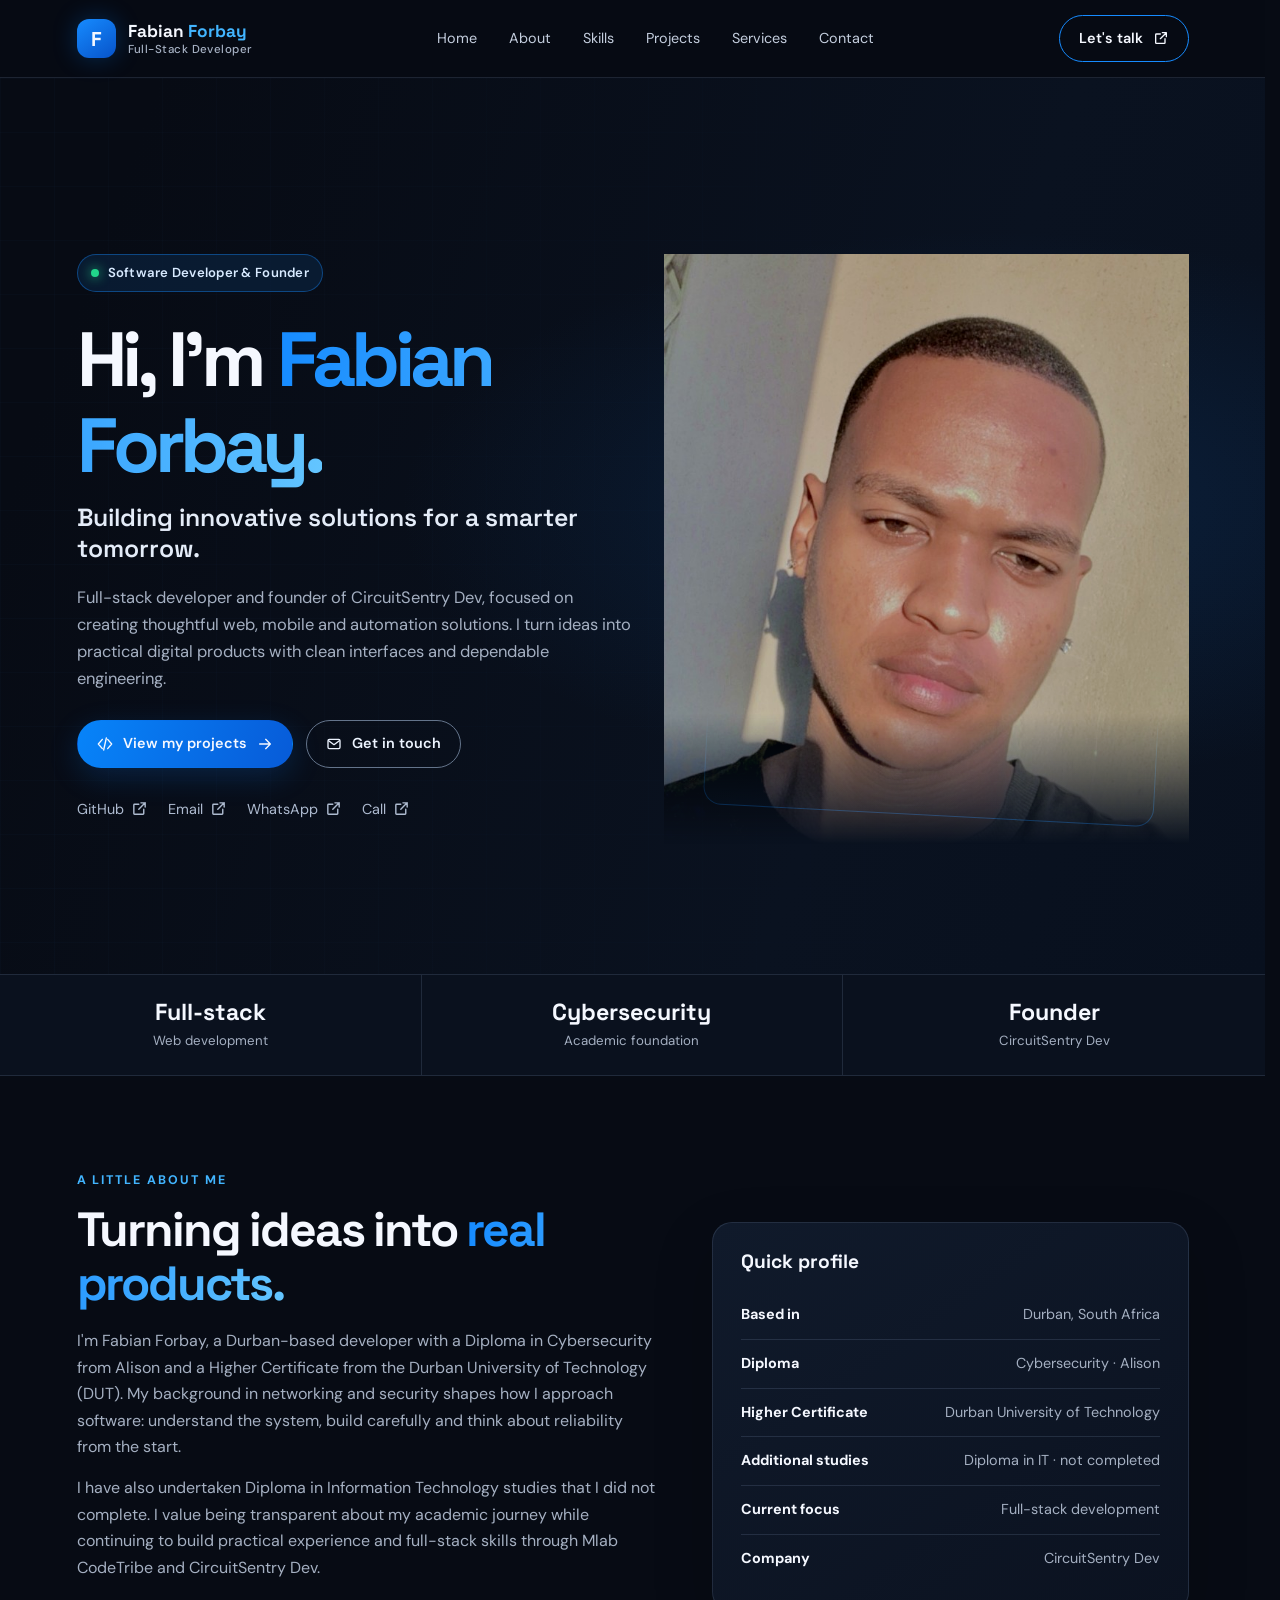
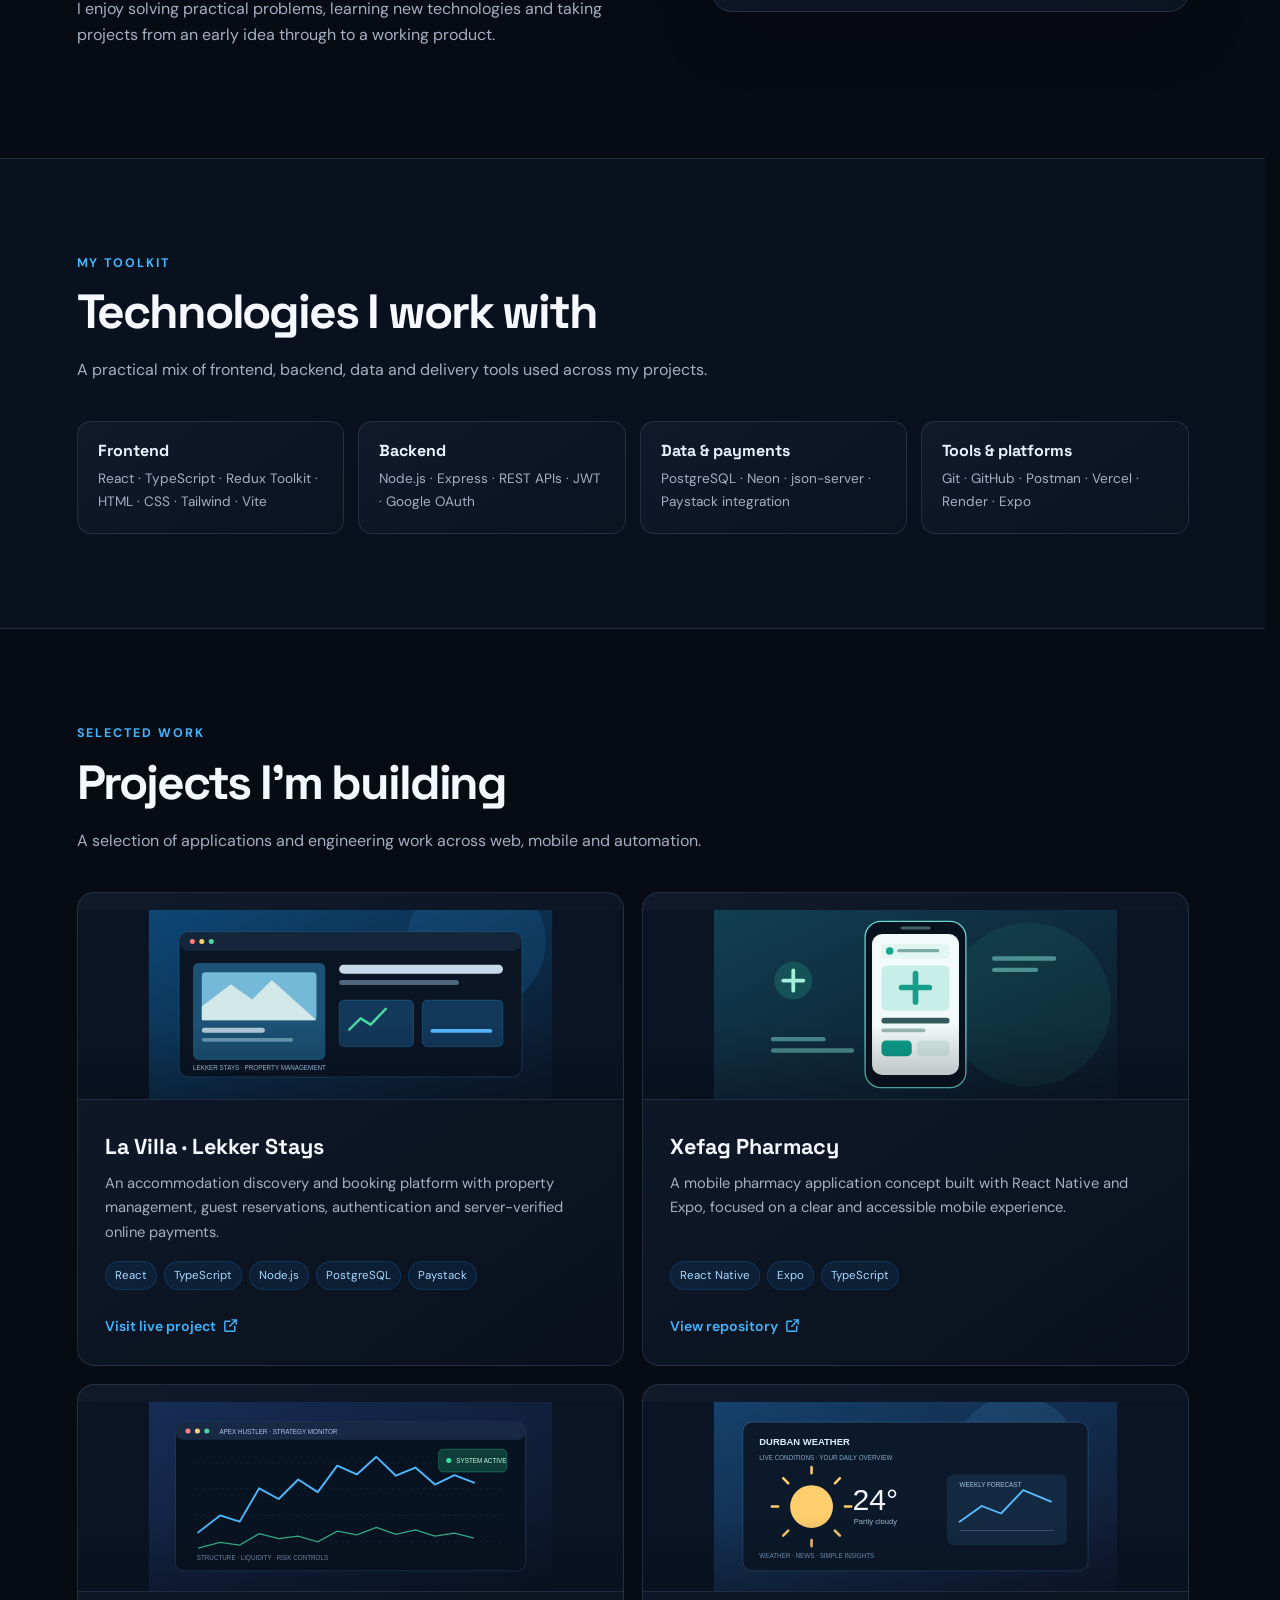
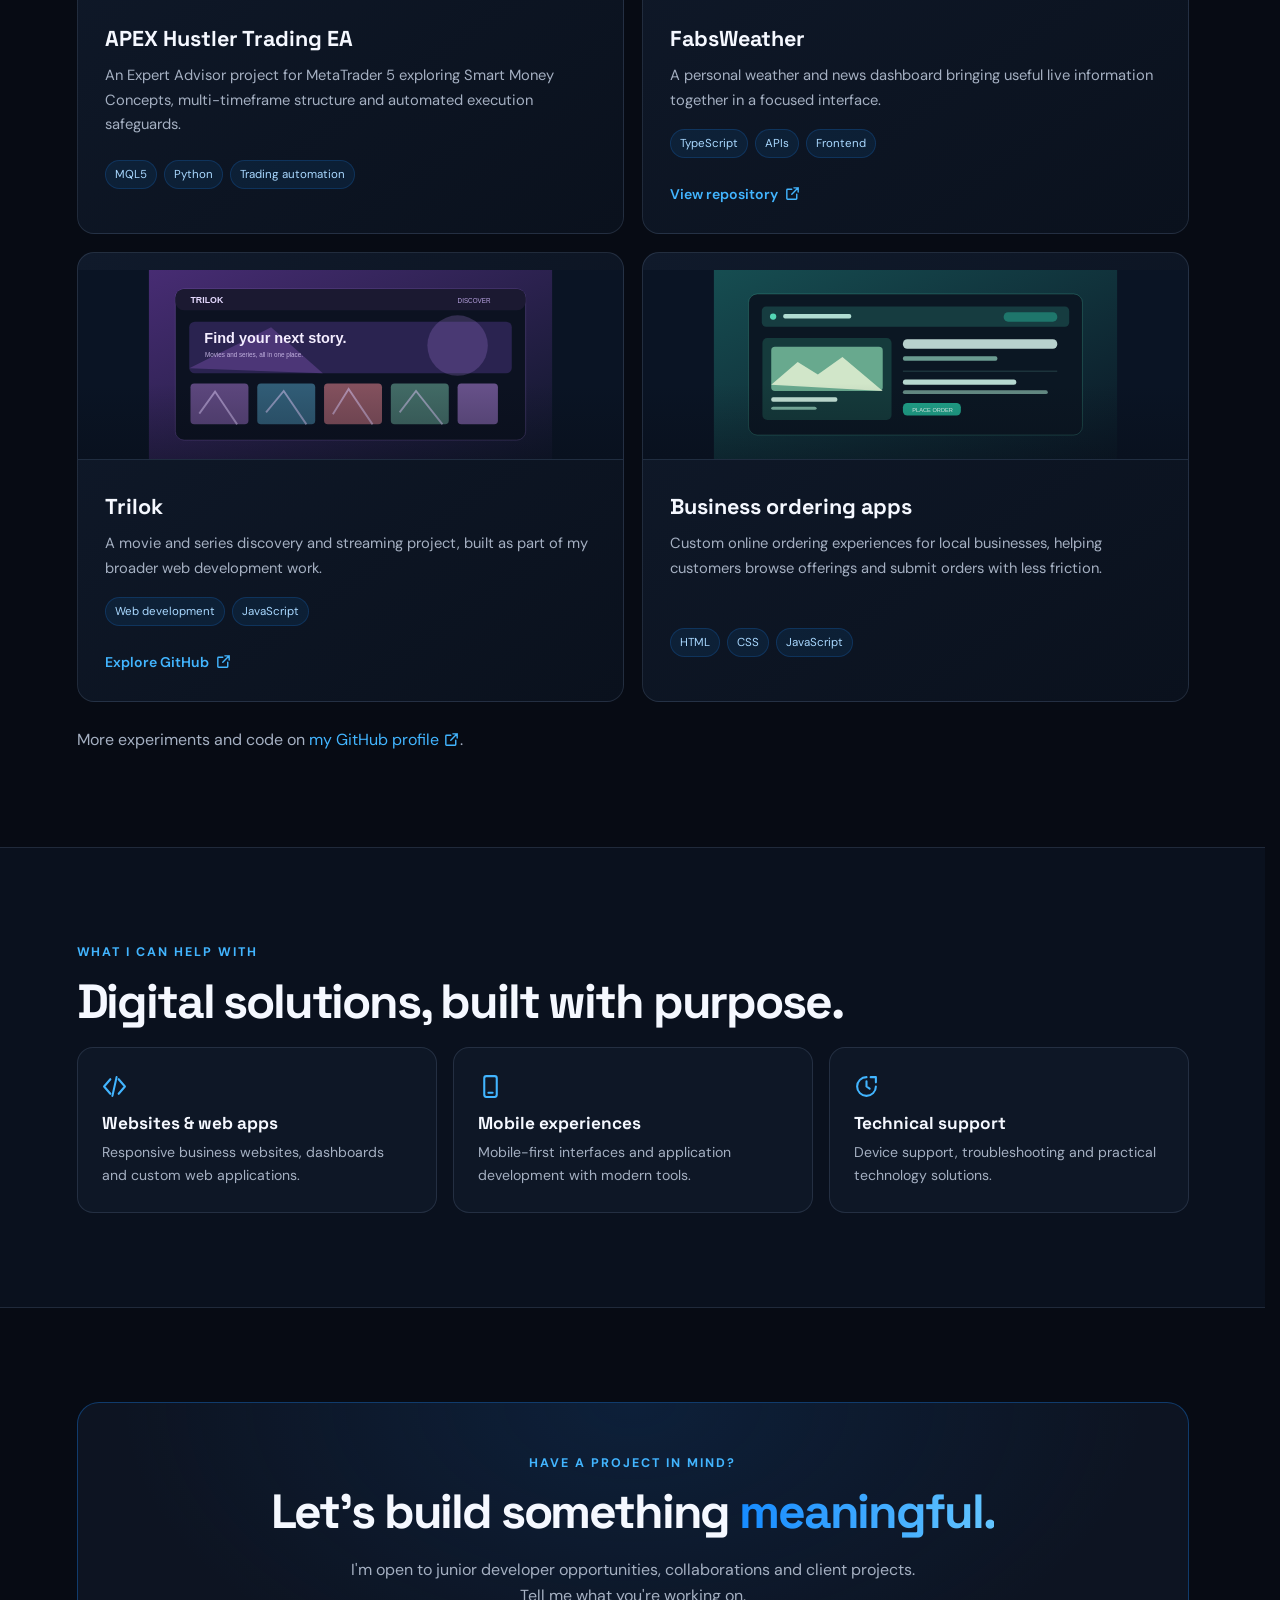
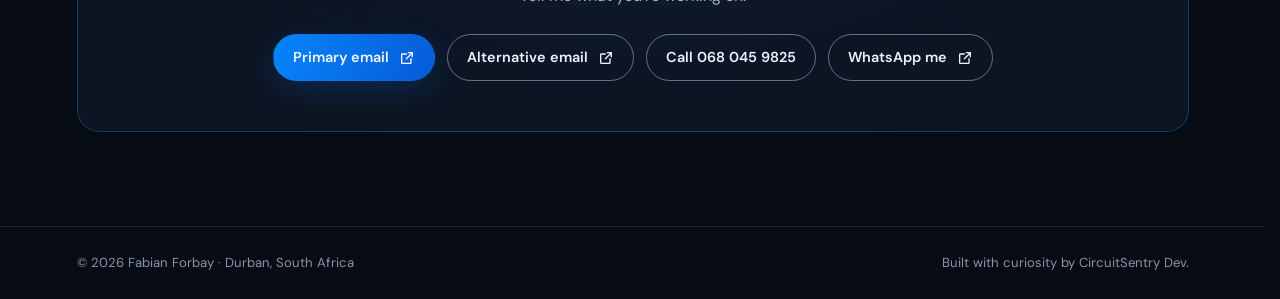
==== commit 5f0066a8: "Replace emoji glyphs with consistent SVG icons for iOS Safari" ====
--- a/index.html
+++ b/index.html
@@ -180,6 +180,13 @@
  .contact-actions{align-items:stretch}
 }
 
+
+.ui-icon{width:17px;height:17px;display:inline-block;flex:0 0 17px;vertical-align:-3px;overflow:visible}
+.button .ui-icon,.nav-cta .ui-icon{width:16px;height:16px;flex-basis:16px}
+.project a .ui-icon,.socials a .ui-icon{margin-left:3px}
+.service .icon{display:flex;align-items:center;min-height:30px}
+.service .icon .ui-icon{width:25px;height:25px;flex-basis:25px}
+@media(max-width:680px){.ui-icon{width:16px;height:16px;flex-basis:16px}.button{gap:9px}}
 </style>
 <script type="application/ld+json">{"@context":"https://schema.org","@type":"Person","name":"Fabian Forbay","jobTitle":"Full-Stack Developer","email":["circuitsentrydev@gmail.com","fabianforbay321@gmail.com"],"telephone":"+27680459825","sameAs":["https://github.com/circuitsentrydev-netizen"],"address":{"@type":"PostalAddress","addressLocality":"Durban","addressCountry":"ZA"},"worksFor":{"@type":"Organization","name":"CircuitSentry Dev"}}</script>
 </head>
@@ -187,7 +194,7 @@
 <header><nav class="wrap" aria-label="Main navigation">
 <a class="brand" href="#home"><span class="brand-mark">F</span><span>Fabian <span>Forbay</span><small>Full-Stack Developer</small></span></a>
 <ul><li><a href="#home">Home</a></li><li><a href="#about">About</a></li><li><a href="#skills">Skills</a></li><li><a href="#projects">Projects</a></li><li><a href="#services">Services</a></li><li><a href="#contact">Contact</a></li></ul>
-<a class="nav-cta" href="mailto:circuitsentrydev@gmail.com">Let's talk ↗</a>
+<a class="nav-cta" href="mailto:circuitsentrydev@gmail.com">Let's talk <svg class="ui-icon external-icon" viewBox="0 0 24 24" aria-hidden="true" focusable="false"><path d="M14 4h6v6M20 4l-9 9" fill="none" stroke="currentColor" stroke-width="2" stroke-linecap="round" stroke-linejoin="round"/><path d="M18 13v6a1 1 0 0 1-1 1H5a1 1 0 0 1-1-1V7a1 1 0 0 1 1-1h6" fill="none" stroke="currentColor" stroke-width="2" stroke-linecap="round"/></svg></a>
 </nav></header>
 <main>
 <section class="hero" id="home"><div class="wrap hero-inner">
@@ -196,8 +203,8 @@
 <h1>Hi, I'm <span class="gradient">Fabian Forbay.</span></h1>
 <div class="role">Building innovative solutions for a smarter tomorrow.</div>
 <p class="lead">Full-stack developer and founder of CircuitSentry Dev, focused on creating thoughtful web, mobile and automation solutions. I turn ideas into practical digital products with clean interfaces and dependable engineering.</p>
-<div class="actions"><a class="button primary" href="#projects">⌘ &nbsp; View my projects&nbsp; →</a><a class="button outline" href="#contact">✉ &nbsp; Get in touch</a></div>
-<div class="socials"><a href="https://github.com/circuitsentrydev-netizen" target="_blank" rel="noopener noreferrer">GitHub ↗</a><a href="mailto:circuitsentrydev@gmail.com">Email ↗</a><a href="https://wa.me/27680459825" target="_blank" rel="noopener noreferrer">WhatsApp ↗</a><a href="tel:+27680459825">Call ↗</a></div>
+<div class="actions"><a class="button primary" href="#projects"><svg class="ui-icon" viewBox="0 0 24 24" aria-hidden="true" focusable="false"><path d="m8 5-6 7 6 7M16 5l6 7-6 7M14 3l-4 18" fill="none" stroke="currentColor" stroke-width="2" stroke-linecap="round" stroke-linejoin="round"/></svg> View my projects <svg class="ui-icon" viewBox="0 0 24 24" aria-hidden="true" focusable="false"><path d="M4 12h15M13 5l7 7-7 7" fill="none" stroke="currentColor" stroke-width="2" stroke-linecap="round" stroke-linejoin="round"/></svg></a><a class="button outline" href="#contact"><svg class="ui-icon" viewBox="0 0 24 24" aria-hidden="true" focusable="false"><rect x="3" y="5" width="18" height="14" rx="2" fill="none" stroke="currentColor" stroke-width="2"/><path d="m4 7 8 6 8-6" fill="none" stroke="currentColor" stroke-width="2" stroke-linecap="round" stroke-linejoin="round"/></svg> Get in touch</a></div>
+<div class="socials"><a href="https://github.com/circuitsentrydev-netizen" target="_blank" rel="noopener noreferrer">GitHub <svg class="ui-icon external-icon" viewBox="0 0 24 24" aria-hidden="true" focusable="false"><path d="M14 4h6v6M20 4l-9 9" fill="none" stroke="currentColor" stroke-width="2" stroke-linecap="round" stroke-linejoin="round"/><path d="M18 13v6a1 1 0 0 1-1 1H5a1 1 0 0 1-1-1V7a1 1 0 0 1 1-1h6" fill="none" stroke="currentColor" stroke-width="2" stroke-linecap="round"/></svg></a><a href="mailto:circuitsentrydev@gmail.com">Email <svg class="ui-icon external-icon" viewBox="0 0 24 24" aria-hidden="true" focusable="false"><path d="M14 4h6v6M20 4l-9 9" fill="none" stroke="currentColor" stroke-width="2" stroke-linecap="round" stroke-linejoin="round"/><path d="M18 13v6a1 1 0 0 1-1 1H5a1 1 0 0 1-1-1V7a1 1 0 0 1 1-1h6" fill="none" stroke="currentColor" stroke-width="2" stroke-linecap="round"/></svg></a><a href="https://wa.me/27680459825" target="_blank" rel="noopener noreferrer">WhatsApp <svg class="ui-icon external-icon" viewBox="0 0 24 24" aria-hidden="true" focusable="false"><path d="M14 4h6v6M20 4l-9 9" fill="none" stroke="currentColor" stroke-width="2" stroke-linecap="round" stroke-linejoin="round"/><path d="M18 13v6a1 1 0 0 1-1 1H5a1 1 0 0 1-1-1V7a1 1 0 0 1 1-1h6" fill="none" stroke="currentColor" stroke-width="2" stroke-linecap="round"/></svg></a><a href="tel:+27680459825">Call <svg class="ui-icon external-icon" viewBox="0 0 24 24" aria-hidden="true" focusable="false"><path d="M14 4h6v6M20 4l-9 9" fill="none" stroke="currentColor" stroke-width="2" stroke-linecap="round" stroke-linejoin="round"/><path d="M18 13v6a1 1 0 0 1-1 1H5a1 1 0 0 1-1-1V7a1 1 0 0 1 1-1h6" fill="none" stroke="currentColor" stroke-width="2" stroke-linecap="round"/></svg></a></div>
 </div>
 <div class="hero-photo"><div class="photo-frame"></div><img src="fabian.jpg" alt="Portrait of Fabian Forbay" fetchpriority="high" decoding="async"></div>
 </div></section>
@@ -212,15 +219,15 @@
 <div class="skill"><h3>Tools & platforms</h3><p>Git · GitHub · Postman · Vercel · Render · Expo</p></div>
 </div></div></section>
 <section id="projects"><div class="wrap"><div class="section-kicker">Selected work</div><h2 class="section-title">Projects I'm building</h2><p class="section-intro">A selection of applications and engineering work across web, mobile and automation.</p><div class="project-grid">
-<article class="project"><span class="number">01 / BOOKING PLATFORM</span><div class="project-visual"><svg viewBox="0 0 640 300" role="img" aria-label="Illustration of an accommodation booking dashboard"><defs><linearGradient id="villa" x2="1" y2="1"><stop stop-color="#0d4775"/><stop offset="1" stop-color="#0b1728"/></linearGradient></defs><rect width="640" height="300" fill="url(#villa)"/><circle cx="520" cy="50" r="110" fill="#28a7ff" opacity=".12"/><rect x="48" y="35" width="544" height="230" rx="15" fill="#0a1423" stroke="#56b9ff" stroke-opacity=".35"/><rect x="48" y="35" width="544" height="30" rx="15" fill="#15263a"/><circle cx="69" cy="50" r="4" fill="#ff7e79"/><circle cx="84" cy="50" r="4" fill="#ffd36b"/><circle cx="99" cy="50" r="4" fill="#51d6a2"/><rect x="70" y="84" width="210" height="154" rx="9" fill="#1b5276"/><rect x="84" y="99" width="182" height="76" rx="6" fill="#74b9d7"/><path d="M84 153L130 118l34 24 31-31 71 64v0H84z" fill="#d3e8e9"/><rect x="84" y="187" width="100" height="8" rx="4" fill="#d7e9f3" opacity=".8"/><rect x="84" y="203" width="145" height="6" rx="3" fill="#9bc8dc" opacity=".6"/><rect x="302" y="87" width="260" height="14" rx="7" fill="#dceeff" opacity=".9"/><rect x="302" y="111" width="190" height="8" rx="4" fill="#7f9db9" opacity=".6"/><rect x="302" y="143" width="118" height="74" rx="8" fill="#12385a" stroke="#3ca9f4" stroke-opacity=".4"/><rect x="434" y="143" width="128" height="74" rx="8" fill="#12385a" stroke="#3ca9f4" stroke-opacity=".4"/><path d="M318 190l18-18 16 10 24-25" fill="none" stroke="#4bd6a0" stroke-width="4" stroke-linecap="round" stroke-linejoin="round"/><path d="M450 192h92" stroke="#58b8ff" stroke-width="6" stroke-linecap="round"/><text x="70" y="254" fill="#a9d8f5" font-size="10" font-family="Arial">LEKKER STAYS · PROPERTY MANAGEMENT</text></svg></div><h3>La Villa · Lekker Stays</h3><p>An accommodation discovery and booking platform with property management, guest reservations, authentication and server-verified online payments.</p><div class="tags"><span>React</span><span>TypeScript</span><span>Node.js</span><span>PostgreSQL</span><span>Paystack</span></div><a href="https://la-villa-nu.vercel.app/" target="_blank" rel="noreferrer">Visit live project ↗</a></article>
-<article class="project"><span class="number">02 / MOBILE</span><div class="project-visual"><svg viewBox="0 0 640 300" role="img" aria-label="Illustration of a pharmacy mobile application"><defs><linearGradient id="pharm" x2="1" y2="1"><stop stop-color="#123f52"/><stop offset="1" stop-color="#0b1728"/></linearGradient></defs><rect width="640" height="300" fill="url(#pharm)"/><circle cx="500" cy="150" r="130" fill="#39d6b0" opacity=".08"/><rect x="240" y="18" width="160" height="264" rx="25" fill="#08121e" stroke="#69d8ce" stroke-width="2"/><rect x="251" y="38" width="138" height="224" rx="16" fill="#f2fbfa"/><rect x="296" y="26" width="48" height="5" rx="3" fill="#47616b"/><rect x="266" y="54" width="108" height="23" rx="7" fill="#e1f5f1"/><circle cx="279" cy="65" r="6" fill="#18a58e"/><rect x="291" y="62" width="67" height="5" rx="3" fill="#7da9a4"/><rect x="266" y="88" width="108" height="72" rx="9" fill="#c9eee7"/><path d="M320 101v45M298 123h44" stroke="#159e8c" stroke-width="9" stroke-linecap="round"/><rect x="266" y="171" width="108" height="9" rx="4" fill="#335b5d"/><rect x="266" y="188" width="70" height="6" rx="3" fill="#9cb9b6"/><rect x="266" y="207" width="48" height="25" rx="7" fill="#0d9f8c"/><rect x="322" y="207" width="52" height="25" rx="7" fill="#d8eee9"/><path d="M94 205h80M94 223h125M445 77h95M445 95h66" stroke="#7bdacb" stroke-width="7" stroke-linecap="round" opacity=".55"/><circle cx="126" cy="112" r="30" fill="#1c766e" opacity=".45"/><path d="M126 96v32M110 112h32" stroke="#a4f0dc" stroke-width="6" stroke-linecap="round"/></svg></div><h3>Xefag Pharmacy</h3><p>A mobile pharmacy application concept built with React Native and Expo, focused on a clear and accessible mobile experience.</p><div class="tags"><span>React Native</span><span>Expo</span><span>TypeScript</span></div><a href="https://github.com/circuitsentrydev-netizen/xefag-pharmacy" target="_blank" rel="noreferrer">View repository ↗</a></article>
+<article class="project"><span class="number">01 / BOOKING PLATFORM</span><div class="project-visual"><svg viewBox="0 0 640 300" role="img" aria-label="Illustration of an accommodation booking dashboard"><defs><linearGradient id="villa" x2="1" y2="1"><stop stop-color="#0d4775"/><stop offset="1" stop-color="#0b1728"/></linearGradient></defs><rect width="640" height="300" fill="url(#villa)"/><circle cx="520" cy="50" r="110" fill="#28a7ff" opacity=".12"/><rect x="48" y="35" width="544" height="230" rx="15" fill="#0a1423" stroke="#56b9ff" stroke-opacity=".35"/><rect x="48" y="35" width="544" height="30" rx="15" fill="#15263a"/><circle cx="69" cy="50" r="4" fill="#ff7e79"/><circle cx="84" cy="50" r="4" fill="#ffd36b"/><circle cx="99" cy="50" r="4" fill="#51d6a2"/><rect x="70" y="84" width="210" height="154" rx="9" fill="#1b5276"/><rect x="84" y="99" width="182" height="76" rx="6" fill="#74b9d7"/><path d="M84 153L130 118l34 24 31-31 71 64v0H84z" fill="#d3e8e9"/><rect x="84" y="187" width="100" height="8" rx="4" fill="#d7e9f3" opacity=".8"/><rect x="84" y="203" width="145" height="6" rx="3" fill="#9bc8dc" opacity=".6"/><rect x="302" y="87" width="260" height="14" rx="7" fill="#dceeff" opacity=".9"/><rect x="302" y="111" width="190" height="8" rx="4" fill="#7f9db9" opacity=".6"/><rect x="302" y="143" width="118" height="74" rx="8" fill="#12385a" stroke="#3ca9f4" stroke-opacity=".4"/><rect x="434" y="143" width="128" height="74" rx="8" fill="#12385a" stroke="#3ca9f4" stroke-opacity=".4"/><path d="M318 190l18-18 16 10 24-25" fill="none" stroke="#4bd6a0" stroke-width="4" stroke-linecap="round" stroke-linejoin="round"/><path d="M450 192h92" stroke="#58b8ff" stroke-width="6" stroke-linecap="round"/><text x="70" y="254" fill="#a9d8f5" font-size="10" font-family="Arial">LEKKER STAYS · PROPERTY MANAGEMENT</text></svg></div><h3>La Villa · Lekker Stays</h3><p>An accommodation discovery and booking platform with property management, guest reservations, authentication and server-verified online payments.</p><div class="tags"><span>React</span><span>TypeScript</span><span>Node.js</span><span>PostgreSQL</span><span>Paystack</span></div><a href="https://la-villa-nu.vercel.app/" target="_blank" rel="noreferrer">Visit live project <svg class="ui-icon external-icon" viewBox="0 0 24 24" aria-hidden="true" focusable="false"><path d="M14 4h6v6M20 4l-9 9" fill="none" stroke="currentColor" stroke-width="2" stroke-linecap="round" stroke-linejoin="round"/><path d="M18 13v6a1 1 0 0 1-1 1H5a1 1 0 0 1-1-1V7a1 1 0 0 1 1-1h6" fill="none" stroke="currentColor" stroke-width="2" stroke-linecap="round"/></svg></a></article>
+<article class="project"><span class="number">02 / MOBILE</span><div class="project-visual"><svg viewBox="0 0 640 300" role="img" aria-label="Illustration of a pharmacy mobile application"><defs><linearGradient id="pharm" x2="1" y2="1"><stop stop-color="#123f52"/><stop offset="1" stop-color="#0b1728"/></linearGradient></defs><rect width="640" height="300" fill="url(#pharm)"/><circle cx="500" cy="150" r="130" fill="#39d6b0" opacity=".08"/><rect x="240" y="18" width="160" height="264" rx="25" fill="#08121e" stroke="#69d8ce" stroke-width="2"/><rect x="251" y="38" width="138" height="224" rx="16" fill="#f2fbfa"/><rect x="296" y="26" width="48" height="5" rx="3" fill="#47616b"/><rect x="266" y="54" width="108" height="23" rx="7" fill="#e1f5f1"/><circle cx="279" cy="65" r="6" fill="#18a58e"/><rect x="291" y="62" width="67" height="5" rx="3" fill="#7da9a4"/><rect x="266" y="88" width="108" height="72" rx="9" fill="#c9eee7"/><path d="M320 101v45M298 123h44" stroke="#159e8c" stroke-width="9" stroke-linecap="round"/><rect x="266" y="171" width="108" height="9" rx="4" fill="#335b5d"/><rect x="266" y="188" width="70" height="6" rx="3" fill="#9cb9b6"/><rect x="266" y="207" width="48" height="25" rx="7" fill="#0d9f8c"/><rect x="322" y="207" width="52" height="25" rx="7" fill="#d8eee9"/><path d="M94 205h80M94 223h125M445 77h95M445 95h66" stroke="#7bdacb" stroke-width="7" stroke-linecap="round" opacity=".55"/><circle cx="126" cy="112" r="30" fill="#1c766e" opacity=".45"/><path d="M126 96v32M110 112h32" stroke="#a4f0dc" stroke-width="6" stroke-linecap="round"/></svg></div><h3>Xefag Pharmacy</h3><p>A mobile pharmacy application concept built with React Native and Expo, focused on a clear and accessible mobile experience.</p><div class="tags"><span>React Native</span><span>Expo</span><span>TypeScript</span></div><a href="https://github.com/circuitsentrydev-netizen/xefag-pharmacy" target="_blank" rel="noreferrer">View repository <svg class="ui-icon external-icon" viewBox="0 0 24 24" aria-hidden="true" focusable="false"><path d="M14 4h6v6M20 4l-9 9" fill="none" stroke="currentColor" stroke-width="2" stroke-linecap="round" stroke-linejoin="round"/><path d="M18 13v6a1 1 0 0 1-1 1H5a1 1 0 0 1-1-1V7a1 1 0 0 1 1-1h6" fill="none" stroke="currentColor" stroke-width="2" stroke-linecap="round"/></svg></a></article>
 <article class="project"><span class="number">03 / AUTOMATION</span><div class="project-visual"><svg viewBox="0 0 640 300" role="img" aria-label="Illustration of an algorithmic trading analytics terminal"><defs><linearGradient id="trade" x2="1" y2="1"><stop stop-color="#172d56"/><stop offset="1" stop-color="#0a1424"/></linearGradient></defs><rect width="640" height="300" fill="url(#trade)"/><rect x="42" y="32" width="556" height="236" rx="13" fill="#081321" stroke="#4169a5" stroke-opacity=".6"/><rect x="42" y="32" width="556" height="28" rx="13" fill="#172945"/><circle cx="62" cy="46" r="4" fill="#ff817b"/><circle cx="77" cy="46" r="4" fill="#ffd16c"/><circle cx="92" cy="46" r="4" fill="#4ed6a1"/><text x="112" y="50" fill="#a9c8ef" font-size="10" font-family="Arial">APEX HUSTLER · STRATEGY MONITOR</text><path d="M75 222H565M75 180H565M75 138H565M75 96H565" stroke="#39516f" stroke-opacity=".4" stroke-dasharray="4 6"/><path d="M78 207l35-27 31 10 31-53 31 17 31-31 31 20 31-42 31 14 31-28 31 30 31-13 31 27 31-15 31 12" fill="none" stroke="#4eb7ff" stroke-width="3" stroke-linecap="round" stroke-linejoin="round"/><path d="M78 232l35-9 31 4 31-18 31 8 31-4 31 9 31-17 31 6 31-12 31 11 31-7 31 10 31-5 31 8" fill="none" stroke="#43d6a2" stroke-width="2" opacity=".85"/><rect x="460" y="75" width="108" height="36" rx="7" fill="#103c39" stroke="#2ed49a" stroke-opacity=".5"/><circle cx="476" cy="93" r="4" fill="#39dfa6"/><text x="488" y="97" fill="#b9ffe2" font-size="10" font-family="Arial">SYSTEM ACTIVE</text><text x="76" y="251" fill="#829bbd" font-size="10" font-family="Arial">STRUCTURE · LIQUIDITY · RISK CONTROLS</text></svg></div><h3>APEX Hustler Trading EA</h3><p>An Expert Advisor project for MetaTrader 5 exploring Smart Money Concepts, multi-timeframe structure and automated execution safeguards.</p><div class="tags"><span>MQL5</span><span>Python</span><span>Trading automation</span></div></article>
-<article class="project"><span class="number">04 / WEB APPLICATION</span><div class="project-visual"><svg viewBox="0 0 640 300" role="img" aria-label="Illustration of a weather dashboard"><defs><linearGradient id="weather" x2="1" y2="1"><stop stop-color="#15416c"/><stop offset="1" stop-color="#10172d"/></linearGradient></defs><rect width="640" height="300" fill="url(#weather)"/><circle cx="480" cy="90" r="100" fill="#57baff" opacity=".12"/><rect x="46" y="32" width="548" height="236" rx="15" fill="#0b192a" stroke="#6ebcff" stroke-opacity=".35"/><text x="72" y="68" fill="#dceeff" font-size="15" font-family="Arial" font-weight="bold">DURBAN WEATHER</text><text x="72" y="92" fill="#88a9c9" font-size="10" font-family="Arial">LIVE CONDITIONS · YOUR DAILY OVERVIEW</text><circle cx="155" cy="166" r="34" fill="#ffce6d"/><g stroke="#ffce6d" stroke-width="4" stroke-linecap="round"><path d="M155 113v-10M155 229v-10M102 166H92M218 166h-10M118 129l-8-8M200 212l-8-8M192 129l8-8M110 212l8-8"/></g><text x="220" y="171" fill="#f4f8ff" font-size="48" font-family="Arial">24°</text><text x="222" y="194" fill="#9db7d1" font-size="12" font-family="Arial">Partly cloudy</text><rect x="370" y="115" width="190" height="112" rx="10" fill="#142a42"/><path d="M390 190l35-25 31 12 35-37 44 18" fill="none" stroke="#58bdff" stroke-width="3" stroke-linecap="round"/><path d="M390 204h150" stroke="#526e8c" stroke-width="1"/><text x="390" y="135" fill="#a9c5df" font-size="10" font-family="Arial">WEEKLY FORECAST</text><text x="72" y="247" fill="#7ea3c6" font-size="10" font-family="Arial">WEATHER · NEWS · SIMPLE INSIGHTS</text></svg></div><h3>FabsWeather</h3><p>A personal weather and news dashboard bringing useful live information together in a focused interface.</p><div class="tags"><span>TypeScript</span><span>APIs</span><span>Frontend</span></div><a href="https://github.com/circuitsentrydev-netizen/FabsWeather-m" target="_blank" rel="noreferrer">View repository ↗</a></article>
-<article class="project"><span class="number">05 / STREAMING</span><div class="project-visual"><svg viewBox="0 0 640 300" role="img" aria-label="Illustration of a movie and series discovery interface"><defs><linearGradient id="movie" x2="1" y2="1"><stop stop-color="#472c73"/><stop offset="1" stop-color="#10172b"/></linearGradient></defs><rect width="640" height="300" fill="url(#movie)"/><rect x="42" y="30" width="556" height="240" rx="14" fill="#0c1221" stroke="#9875cf" stroke-opacity=".45"/><rect x="42" y="30" width="556" height="34" rx="14" fill="#1b1931"/><text x="66" y="52" fill="#e5d9ff" font-size="14" font-family="Arial" font-weight="bold">TRILOK</text><text x="490" y="52" fill="#b9a4e2" font-size="10" font-family="Arial">DISCOVER</text><rect x="64" y="82" width="512" height="82" rx="9" fill="#2a2350"/><circle cx="490" cy="120" r="48" fill="#a27bda" opacity=".25"/><path d="M64 156l130-65 82 73z" fill="#6e4a9e" opacity=".5"/><text x="88" y="116" fill="#f4edff" font-size="23" font-family="Arial" font-weight="bold">Find your next story.</text><text x="89" y="138" fill="#c2b2df" font-size="10" font-family="Arial">Movies and series, all in one place.</text><g><rect x="66" y="180" width="92" height="65" rx="6" fill="#5d477e"/><rect x="172" y="180" width="92" height="65" rx="6" fill="#315d77"/><rect x="278" y="180" width="92" height="65" rx="6" fill="#84515e"/><rect x="384" y="180" width="92" height="65" rx="6" fill="#426b66"/><rect x="490" y="180" width="64" height="65" rx="6" fill="#67518a"/></g><path d="M80 228l25-35 35 52M186 226l28-34 36 53M292 229l25-40 38 56M398 226l26-34 42 53" fill="none" stroke="#d5c3f0" stroke-opacity=".55" stroke-width="3"/></svg></div><h3>Trilok</h3><p>A movie and series discovery and streaming project, built as part of my broader web development work.</p><div class="tags"><span>Web development</span><span>JavaScript</span></div><a href="https://github.com/circuitsentrydev-netizen" target="_blank" rel="noreferrer">Explore GitHub ↗</a></article>
+<article class="project"><span class="number">04 / WEB APPLICATION</span><div class="project-visual"><svg viewBox="0 0 640 300" role="img" aria-label="Illustration of a weather dashboard"><defs><linearGradient id="weather" x2="1" y2="1"><stop stop-color="#15416c"/><stop offset="1" stop-color="#10172d"/></linearGradient></defs><rect width="640" height="300" fill="url(#weather)"/><circle cx="480" cy="90" r="100" fill="#57baff" opacity=".12"/><rect x="46" y="32" width="548" height="236" rx="15" fill="#0b192a" stroke="#6ebcff" stroke-opacity=".35"/><text x="72" y="68" fill="#dceeff" font-size="15" font-family="Arial" font-weight="bold">DURBAN WEATHER</text><text x="72" y="92" fill="#88a9c9" font-size="10" font-family="Arial">LIVE CONDITIONS · YOUR DAILY OVERVIEW</text><circle cx="155" cy="166" r="34" fill="#ffce6d"/><g stroke="#ffce6d" stroke-width="4" stroke-linecap="round"><path d="M155 113v-10M155 229v-10M102 166H92M218 166h-10M118 129l-8-8M200 212l-8-8M192 129l8-8M110 212l8-8"/></g><text x="220" y="171" fill="#f4f8ff" font-size="48" font-family="Arial">24°</text><text x="222" y="194" fill="#9db7d1" font-size="12" font-family="Arial">Partly cloudy</text><rect x="370" y="115" width="190" height="112" rx="10" fill="#142a42"/><path d="M390 190l35-25 31 12 35-37 44 18" fill="none" stroke="#58bdff" stroke-width="3" stroke-linecap="round"/><path d="M390 204h150" stroke="#526e8c" stroke-width="1"/><text x="390" y="135" fill="#a9c5df" font-size="10" font-family="Arial">WEEKLY FORECAST</text><text x="72" y="247" fill="#7ea3c6" font-size="10" font-family="Arial">WEATHER · NEWS · SIMPLE INSIGHTS</text></svg></div><h3>FabsWeather</h3><p>A personal weather and news dashboard bringing useful live information together in a focused interface.</p><div class="tags"><span>TypeScript</span><span>APIs</span><span>Frontend</span></div><a href="https://github.com/circuitsentrydev-netizen/FabsWeather-m" target="_blank" rel="noreferrer">View repository <svg class="ui-icon external-icon" viewBox="0 0 24 24" aria-hidden="true" focusable="false"><path d="M14 4h6v6M20 4l-9 9" fill="none" stroke="currentColor" stroke-width="2" stroke-linecap="round" stroke-linejoin="round"/><path d="M18 13v6a1 1 0 0 1-1 1H5a1 1 0 0 1-1-1V7a1 1 0 0 1 1-1h6" fill="none" stroke="currentColor" stroke-width="2" stroke-linecap="round"/></svg></a></article>
+<article class="project"><span class="number">05 / STREAMING</span><div class="project-visual"><svg viewBox="0 0 640 300" role="img" aria-label="Illustration of a movie and series discovery interface"><defs><linearGradient id="movie" x2="1" y2="1"><stop stop-color="#472c73"/><stop offset="1" stop-color="#10172b"/></linearGradient></defs><rect width="640" height="300" fill="url(#movie)"/><rect x="42" y="30" width="556" height="240" rx="14" fill="#0c1221" stroke="#9875cf" stroke-opacity=".45"/><rect x="42" y="30" width="556" height="34" rx="14" fill="#1b1931"/><text x="66" y="52" fill="#e5d9ff" font-size="14" font-family="Arial" font-weight="bold">TRILOK</text><text x="490" y="52" fill="#b9a4e2" font-size="10" font-family="Arial">DISCOVER</text><rect x="64" y="82" width="512" height="82" rx="9" fill="#2a2350"/><circle cx="490" cy="120" r="48" fill="#a27bda" opacity=".25"/><path d="M64 156l130-65 82 73z" fill="#6e4a9e" opacity=".5"/><text x="88" y="116" fill="#f4edff" font-size="23" font-family="Arial" font-weight="bold">Find your next story.</text><text x="89" y="138" fill="#c2b2df" font-size="10" font-family="Arial">Movies and series, all in one place.</text><g><rect x="66" y="180" width="92" height="65" rx="6" fill="#5d477e"/><rect x="172" y="180" width="92" height="65" rx="6" fill="#315d77"/><rect x="278" y="180" width="92" height="65" rx="6" fill="#84515e"/><rect x="384" y="180" width="92" height="65" rx="6" fill="#426b66"/><rect x="490" y="180" width="64" height="65" rx="6" fill="#67518a"/></g><path d="M80 228l25-35 35 52M186 226l28-34 36 53M292 229l25-40 38 56M398 226l26-34 42 53" fill="none" stroke="#d5c3f0" stroke-opacity=".55" stroke-width="3"/></svg></div><h3>Trilok</h3><p>A movie and series discovery and streaming project, built as part of my broader web development work.</p><div class="tags"><span>Web development</span><span>JavaScript</span></div><a href="https://github.com/circuitsentrydev-netizen" target="_blank" rel="noreferrer">Explore GitHub <svg class="ui-icon external-icon" viewBox="0 0 24 24" aria-hidden="true" focusable="false"><path d="M14 4h6v6M20 4l-9 9" fill="none" stroke="currentColor" stroke-width="2" stroke-linecap="round" stroke-linejoin="round"/><path d="M18 13v6a1 1 0 0 1-1 1H5a1 1 0 0 1-1-1V7a1 1 0 0 1 1-1h6" fill="none" stroke="currentColor" stroke-width="2" stroke-linecap="round"/></svg></a></article>
 <article class="project"><span class="number">06 / CLIENT SOLUTIONS</span><div class="project-visual"><svg viewBox="0 0 640 300" role="img" aria-label="Illustration of a digital business ordering platform"><defs><linearGradient id="order" x2="1" y2="1"><stop stop-color="#164d51"/><stop offset="1" stop-color="#0b1826"/></linearGradient></defs><rect width="640" height="300" fill="url(#order)"/><rect x="55" y="38" width="530" height="224" rx="14" fill="#0b1723" stroke="#55c6ad" stroke-opacity=".4"/><rect x="76" y="58" width="488" height="32" rx="7" fill="#163c40"/><circle cx="94" cy="74" r="5" fill="#54d6b5"/><rect x="110" y="70" width="108" height="7" rx="3" fill="#b0ddd2"/><rect x="460" y="67" width="85" height="15" rx="7" fill="#1e766b"/><rect x="77" y="108" width="205" height="130" rx="8" fill="#153b3c"/><rect x="91" y="122" width="177" height="70" rx="6" fill="#68a98e"/><path d="M91 182l42-36 32 20 39-28 64 54" fill="#d1e6c9"/><rect x="91" y="202" width="105" height="7" rx="3" fill="#c5e4d8"/><rect x="91" y="217" width="72" height="5" rx="3" fill="#7eb6a4"/><rect x="300" y="110" width="245" height="15" rx="7" fill="#d6f3eb" opacity=".85"/><rect x="300" y="137" width="150" height="7" rx="3" fill="#6b9c91"/><rect x="300" y="160" width="245" height="1" fill="#35595a"/><rect x="300" y="174" width="180" height="8" rx="4" fill="#b6d9d0"/><rect x="300" y="191" width="230" height="6" rx="3" fill="#658c85"/><rect x="300" y="211" width="92" height="20" rx="7" fill="#20a58b"/><text x="315" y="225" fill="#edfffa" font-size="9" font-family="Arial">PLACE ORDER</text></svg></div><h3>Business ordering apps</h3><p>Custom online ordering experiences for local businesses, helping customers browse offerings and submit orders with less friction.</p><div class="tags"><span>HTML</span><span>CSS</span><span>JavaScript</span></div></article>
-</div><p style="margin-top:25px;color:var(--muted)">More experiments and code on <a href="https://github.com/circuitsentrydev-netizen" style="color:var(--blue2)">my GitHub profile ↗</a>.</p></div></section>
-<section class="services" id="services"><div class="wrap"><div class="section-kicker">What I can help with</div><h2 class="section-title">Digital solutions, built with purpose.</h2><div class="service-grid"><article class="service"><div class="icon">⌘</div><h3>Websites & web apps</h3><p>Responsive business websites, dashboards and custom web applications.</p></article><article class="service"><div class="icon">▣</div><h3>Mobile experiences</h3><p>Mobile-first interfaces and application development with modern tools.</p></article><article class="service"><div class="icon">⌁</div><h3>Technical support</h3><p>Device support, troubleshooting and practical technology solutions.</p></article></div></div></section>
-<section id="contact"><div class="wrap"><div class="contact-box"><div class="section-kicker">Have a project in mind?</div><h2 class="section-title">Let's build something <span class="gradient">meaningful.</span></h2><p>I'm open to junior developer opportunities, collaborations and client projects. Tell me what you're working on.</p><div class="contact-actions"><a class="button primary" href="mailto:circuitsentrydev@gmail.com">Primary email ↗</a><a class="button outline" href="mailto:fabianforbay321@gmail.com">Alternative email ↗</a><a class="button outline" href="tel:+27680459825">Call 068 045 9825</a><a class="button outline" href="https://wa.me/27680459825" target="_blank" rel="noopener noreferrer">WhatsApp me ↗</a></div></div></div></section>
+</div><p style="margin-top:25px;color:var(--muted)">More experiments and code on <a href="https://github.com/circuitsentrydev-netizen" style="color:var(--blue2)">my GitHub profile <svg class="ui-icon external-icon" viewBox="0 0 24 24" aria-hidden="true" focusable="false"><path d="M14 4h6v6M20 4l-9 9" fill="none" stroke="currentColor" stroke-width="2" stroke-linecap="round" stroke-linejoin="round"/><path d="M18 13v6a1 1 0 0 1-1 1H5a1 1 0 0 1-1-1V7a1 1 0 0 1 1-1h6" fill="none" stroke="currentColor" stroke-width="2" stroke-linecap="round"/></svg></a>.</p></div></section>
+<section class="services" id="services"><div class="wrap"><div class="section-kicker">What I can help with</div><h2 class="section-title">Digital solutions, built with purpose.</h2><div class="service-grid"><article class="service"><div class="icon"><svg class="ui-icon" viewBox="0 0 24 24" aria-hidden="true" focusable="false"><path d="m8 5-6 7 6 7M16 5l6 7-6 7M14 3l-4 18" fill="none" stroke="currentColor" stroke-width="2" stroke-linecap="round" stroke-linejoin="round"/></svg></div><h3>Websites & web apps</h3><p>Responsive business websites, dashboards and custom web applications.</p></article><article class="service"><div class="icon"><svg class="ui-icon" viewBox="0 0 24 24" aria-hidden="true" focusable="false"><rect x="6" y="2" width="12" height="20" rx="2" fill="none" stroke="currentColor" stroke-width="2"/><path d="M10 18h4" stroke="currentColor" stroke-width="2" stroke-linecap="round"/></svg></div><h3>Mobile experiences</h3><p>Mobile-first interfaces and application development with modern tools.</p></article><article class="service"><div class="icon"><svg class="ui-icon" viewBox="0 0 24 24" aria-hidden="true" focusable="false"><path d="M12 3a9 9 0 1 0 9 9M12 7v5l3 2M16 3h5v5" fill="none" stroke="currentColor" stroke-width="2" stroke-linecap="round" stroke-linejoin="round"/></svg></div><h3>Technical support</h3><p>Device support, troubleshooting and practical technology solutions.</p></article></div></div></section>
+<section id="contact"><div class="wrap"><div class="contact-box"><div class="section-kicker">Have a project in mind?</div><h2 class="section-title">Let's build something <span class="gradient">meaningful.</span></h2><p>I'm open to junior developer opportunities, collaborations and client projects. Tell me what you're working on.</p><div class="contact-actions"><a class="button primary" href="mailto:circuitsentrydev@gmail.com">Primary email <svg class="ui-icon external-icon" viewBox="0 0 24 24" aria-hidden="true" focusable="false"><path d="M14 4h6v6M20 4l-9 9" fill="none" stroke="currentColor" stroke-width="2" stroke-linecap="round" stroke-linejoin="round"/><path d="M18 13v6a1 1 0 0 1-1 1H5a1 1 0 0 1-1-1V7a1 1 0 0 1 1-1h6" fill="none" stroke="currentColor" stroke-width="2" stroke-linecap="round"/></svg></a><a class="button outline" href="mailto:fabianforbay321@gmail.com">Alternative email <svg class="ui-icon external-icon" viewBox="0 0 24 24" aria-hidden="true" focusable="false"><path d="M14 4h6v6M20 4l-9 9" fill="none" stroke="currentColor" stroke-width="2" stroke-linecap="round" stroke-linejoin="round"/><path d="M18 13v6a1 1 0 0 1-1 1H5a1 1 0 0 1-1-1V7a1 1 0 0 1 1-1h6" fill="none" stroke="currentColor" stroke-width="2" stroke-linecap="round"/></svg></a><a class="button outline" href="tel:+27680459825">Call 068 045 9825</a><a class="button outline" href="https://wa.me/27680459825" target="_blank" rel="noopener noreferrer">WhatsApp me <svg class="ui-icon external-icon" viewBox="0 0 24 24" aria-hidden="true" focusable="false"><path d="M14 4h6v6M20 4l-9 9" fill="none" stroke="currentColor" stroke-width="2" stroke-linecap="round" stroke-linejoin="round"/><path d="M18 13v6a1 1 0 0 1-1 1H5a1 1 0 0 1-1-1V7a1 1 0 0 1 1-1h6" fill="none" stroke="currentColor" stroke-width="2" stroke-linecap="round"/></svg></a></div></div></div></section>
 </main>
 <footer><div class="wrap footer-inner"><span>© 2026 Fabian Forbay · Durban, South Africa</span><span>Built with curiosity by CircuitSentry Dev.</span></div></footer>
 </body></html>
